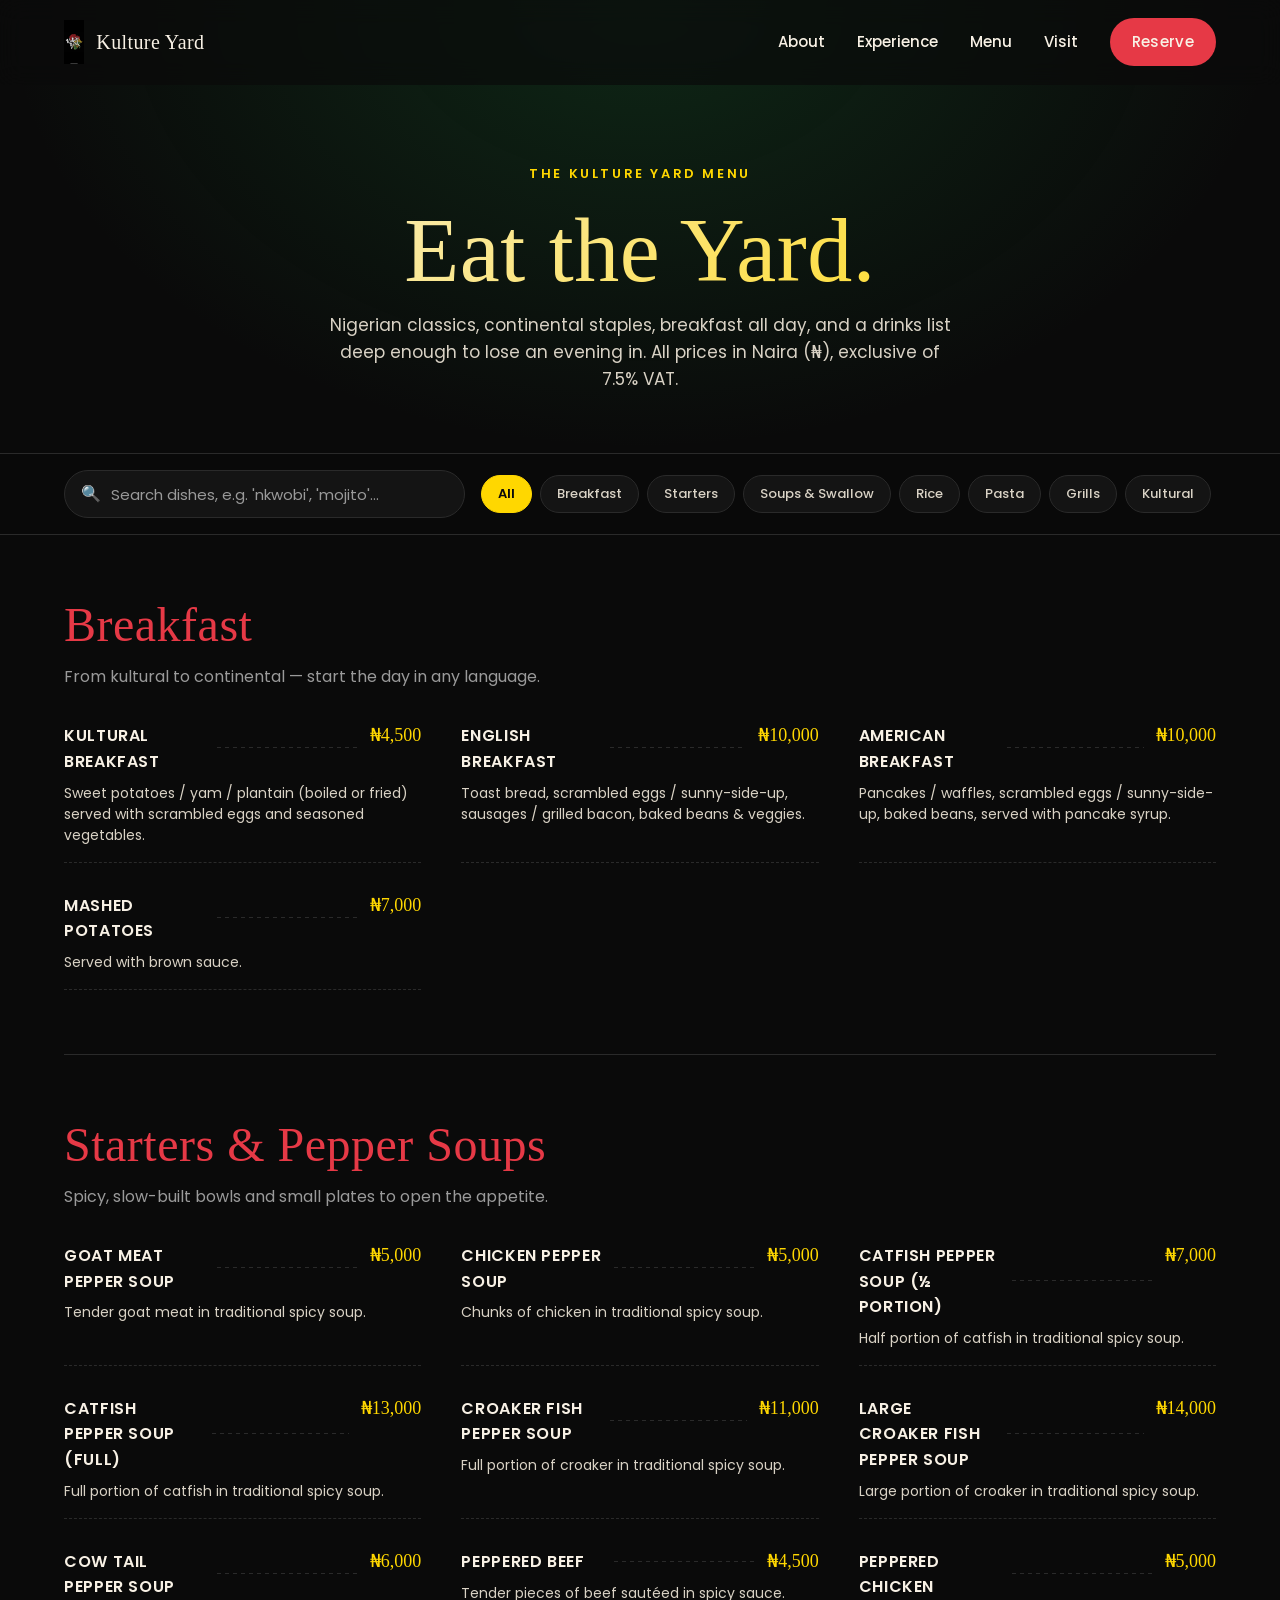
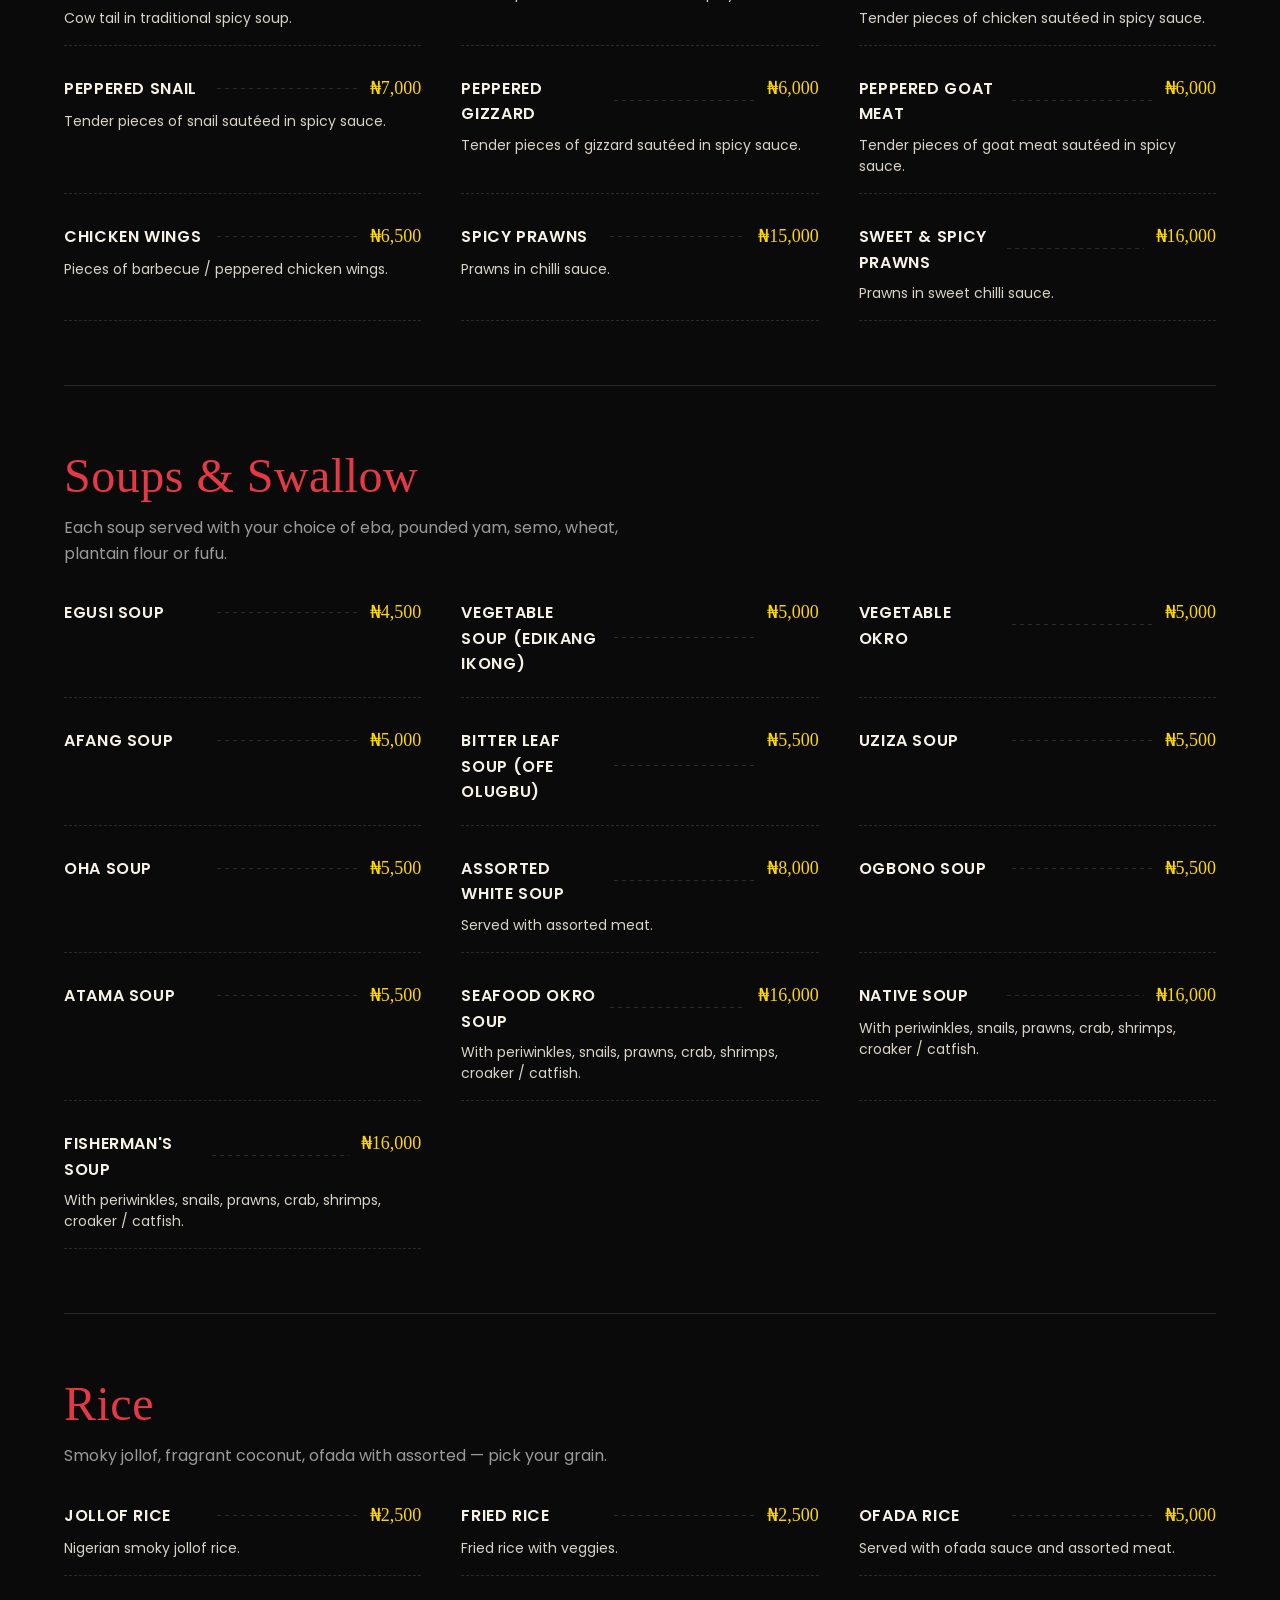
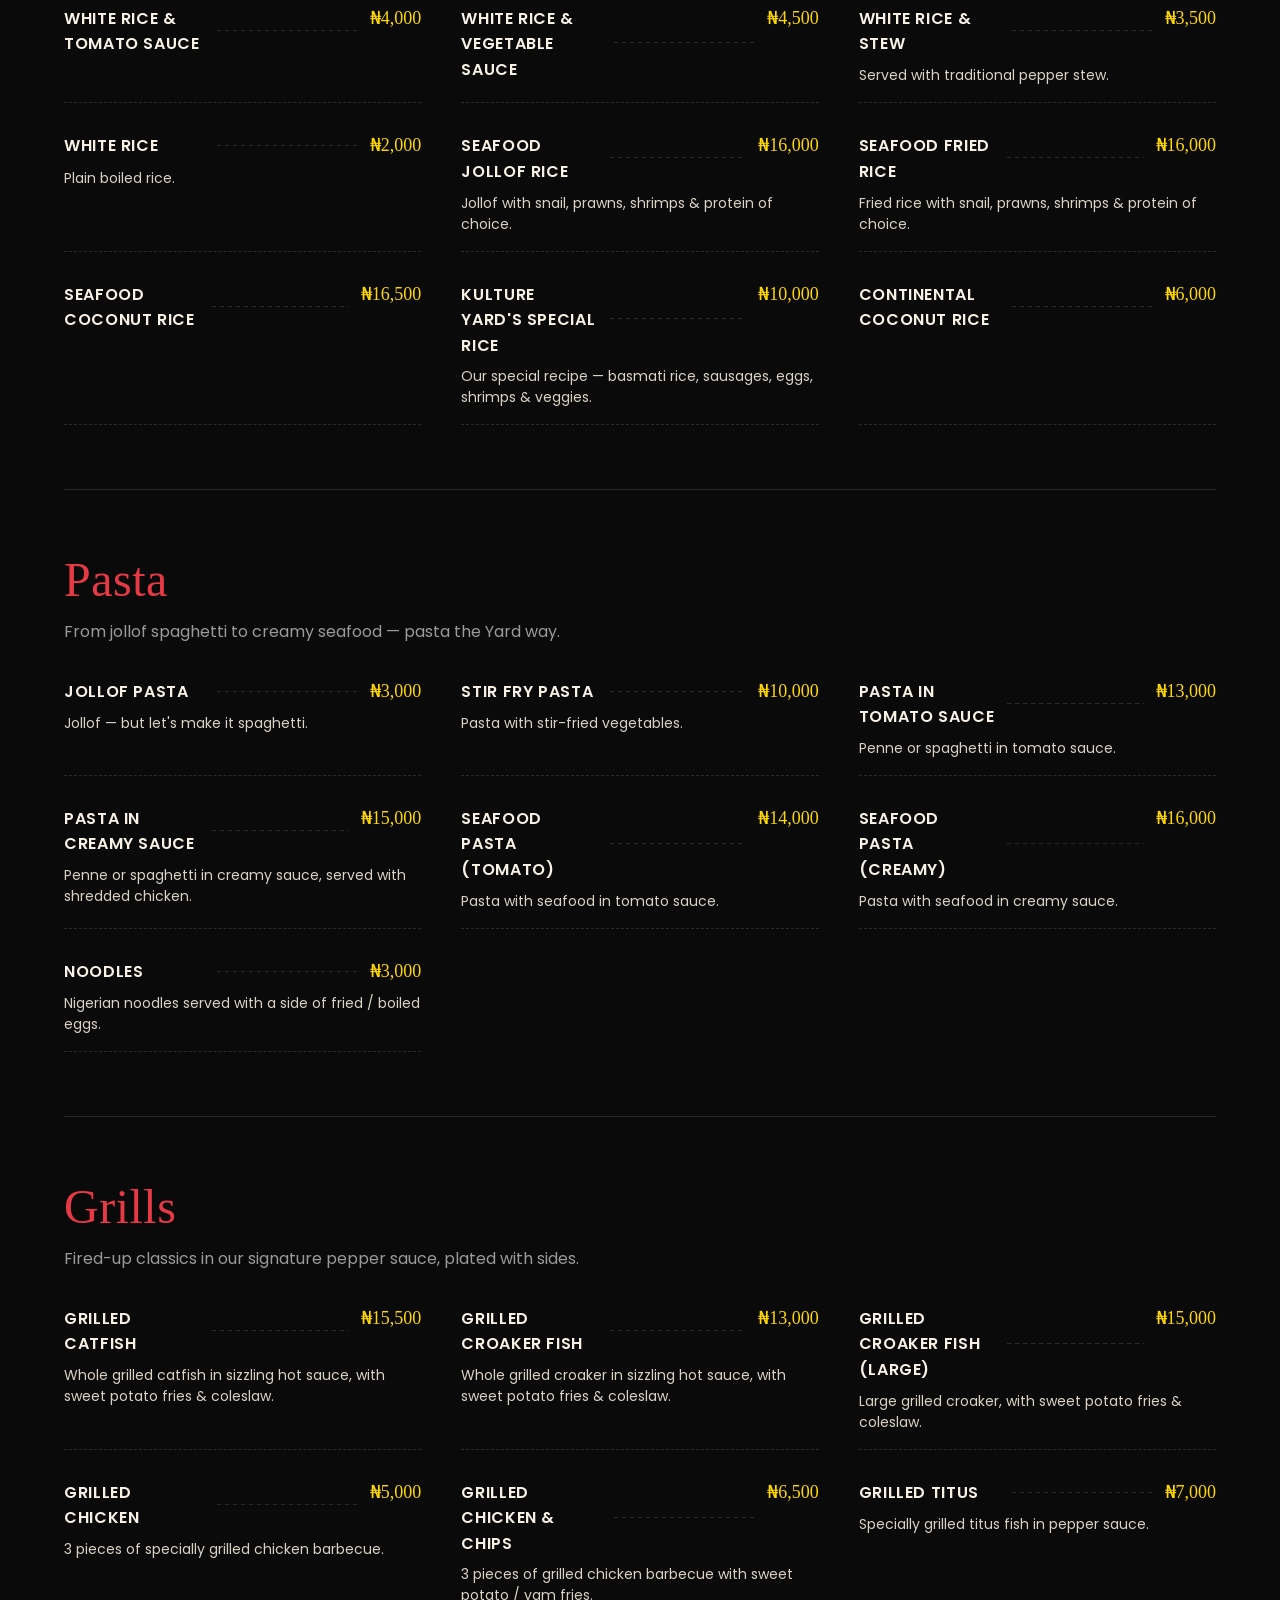
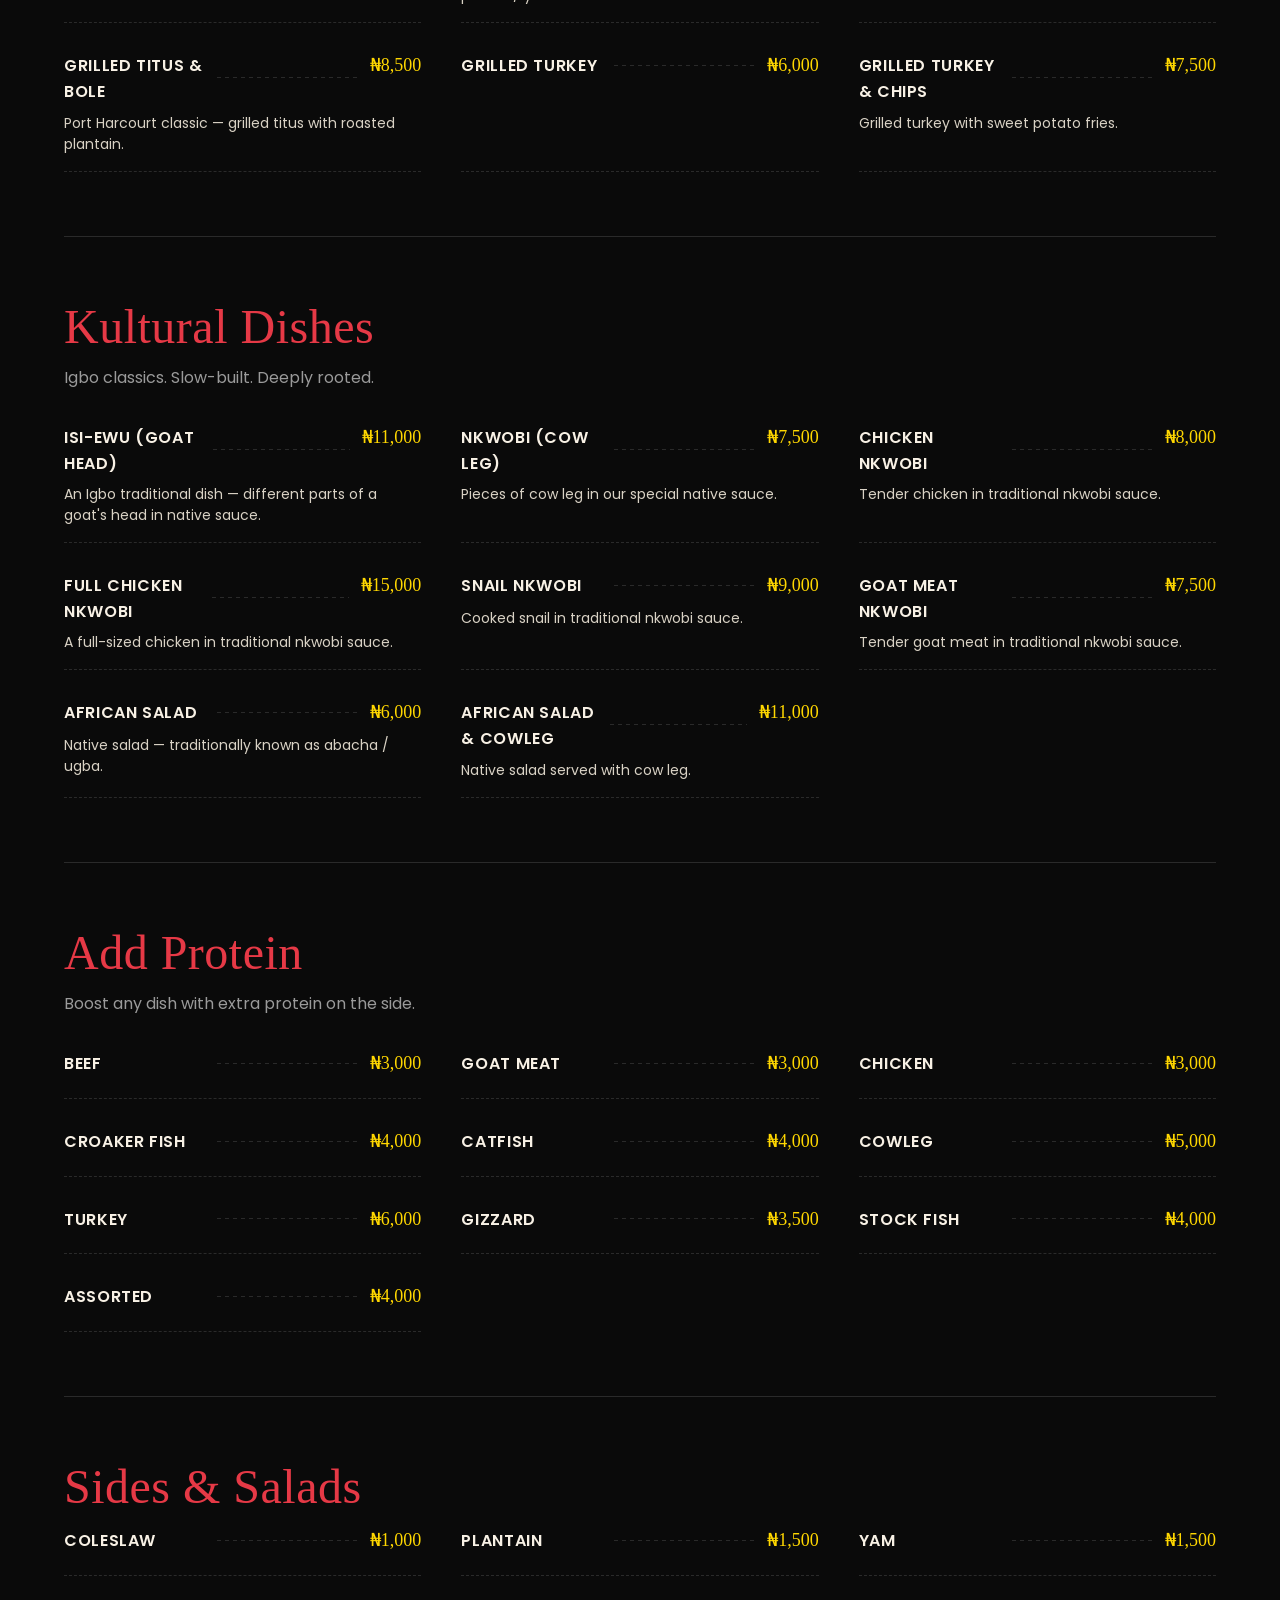
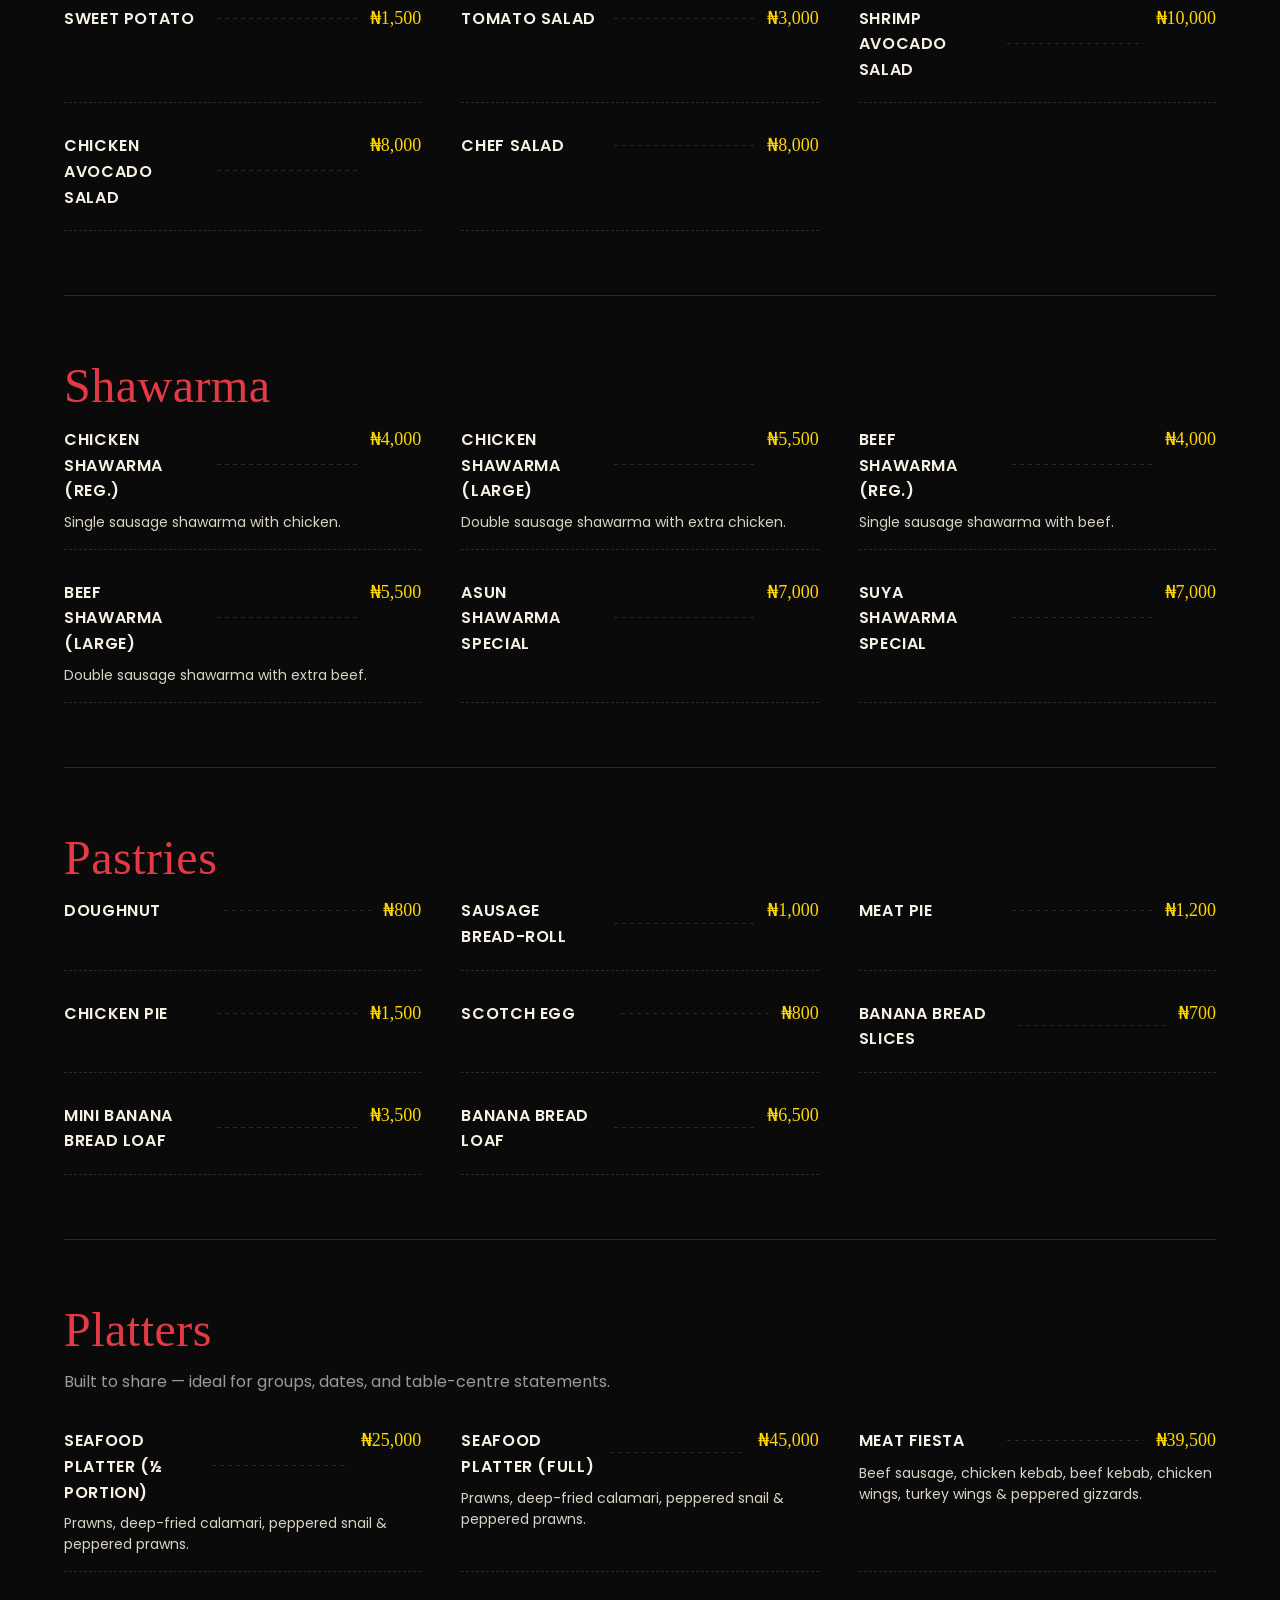
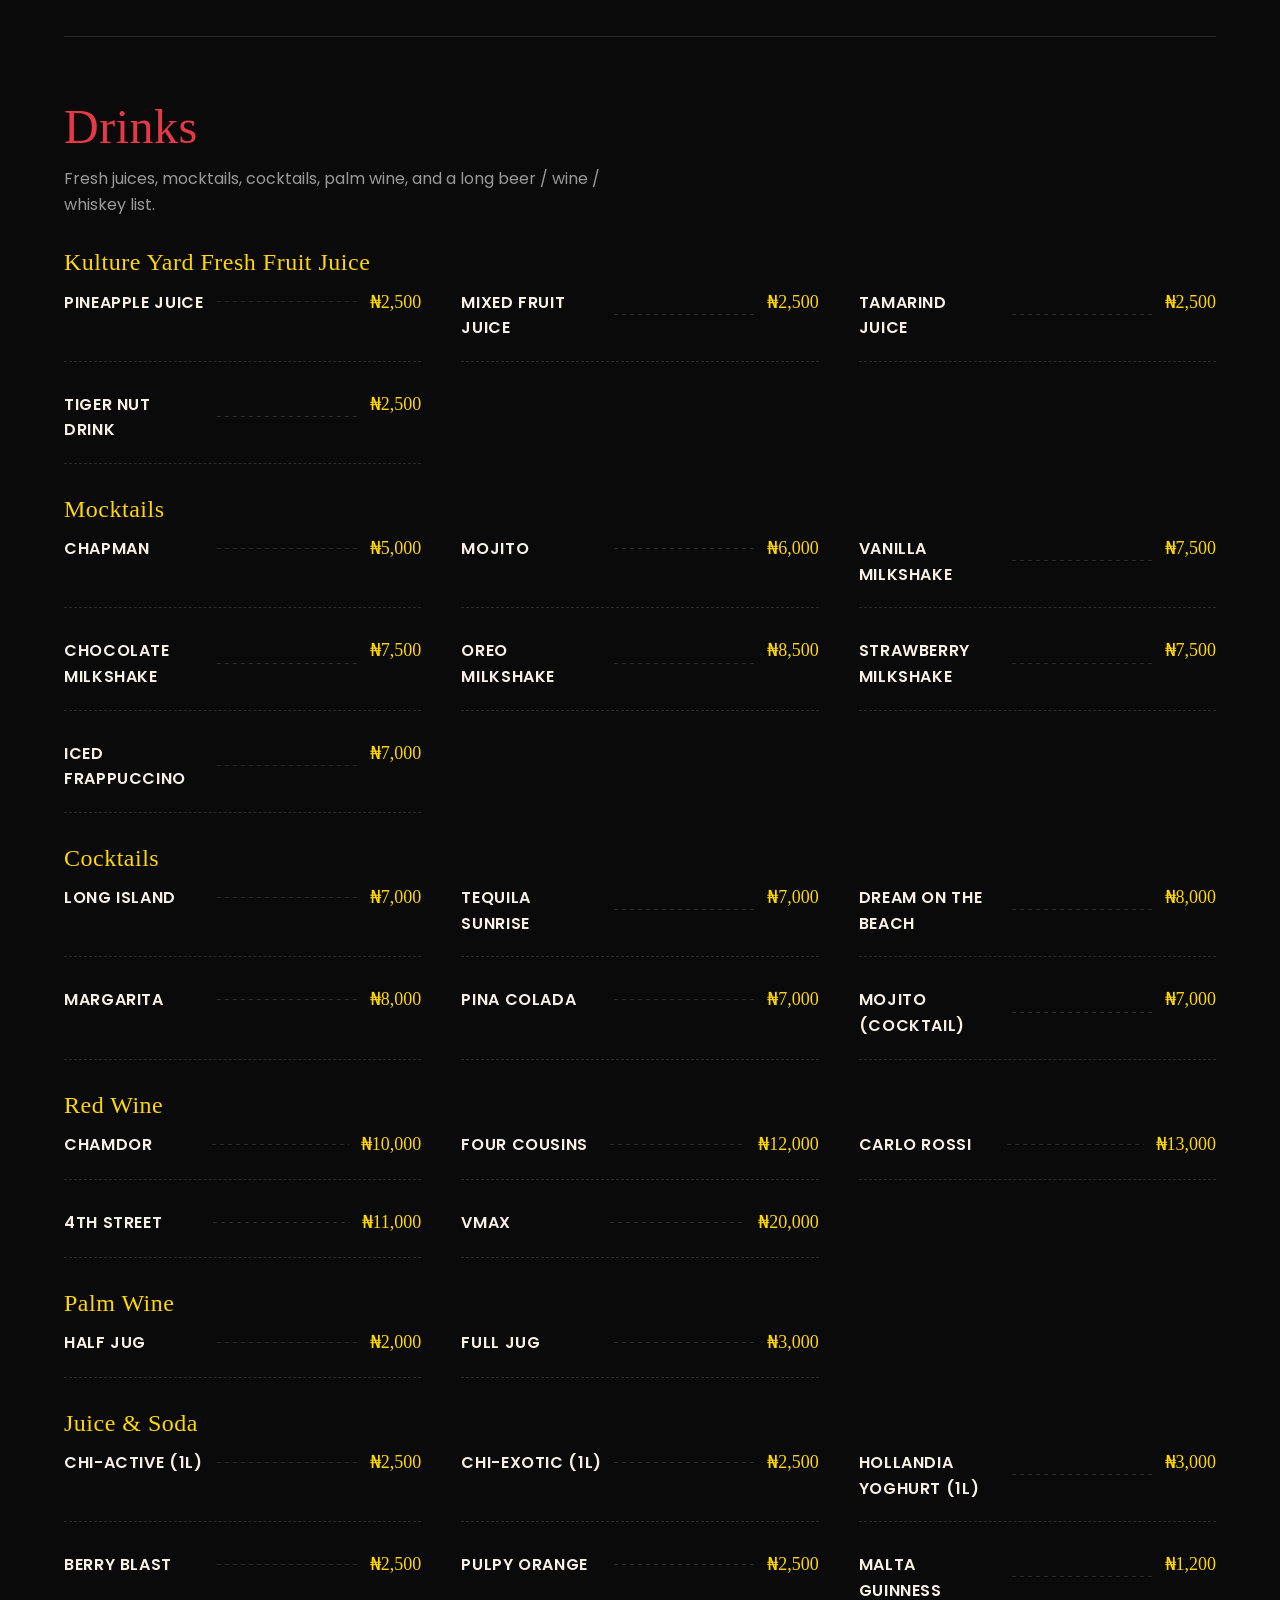
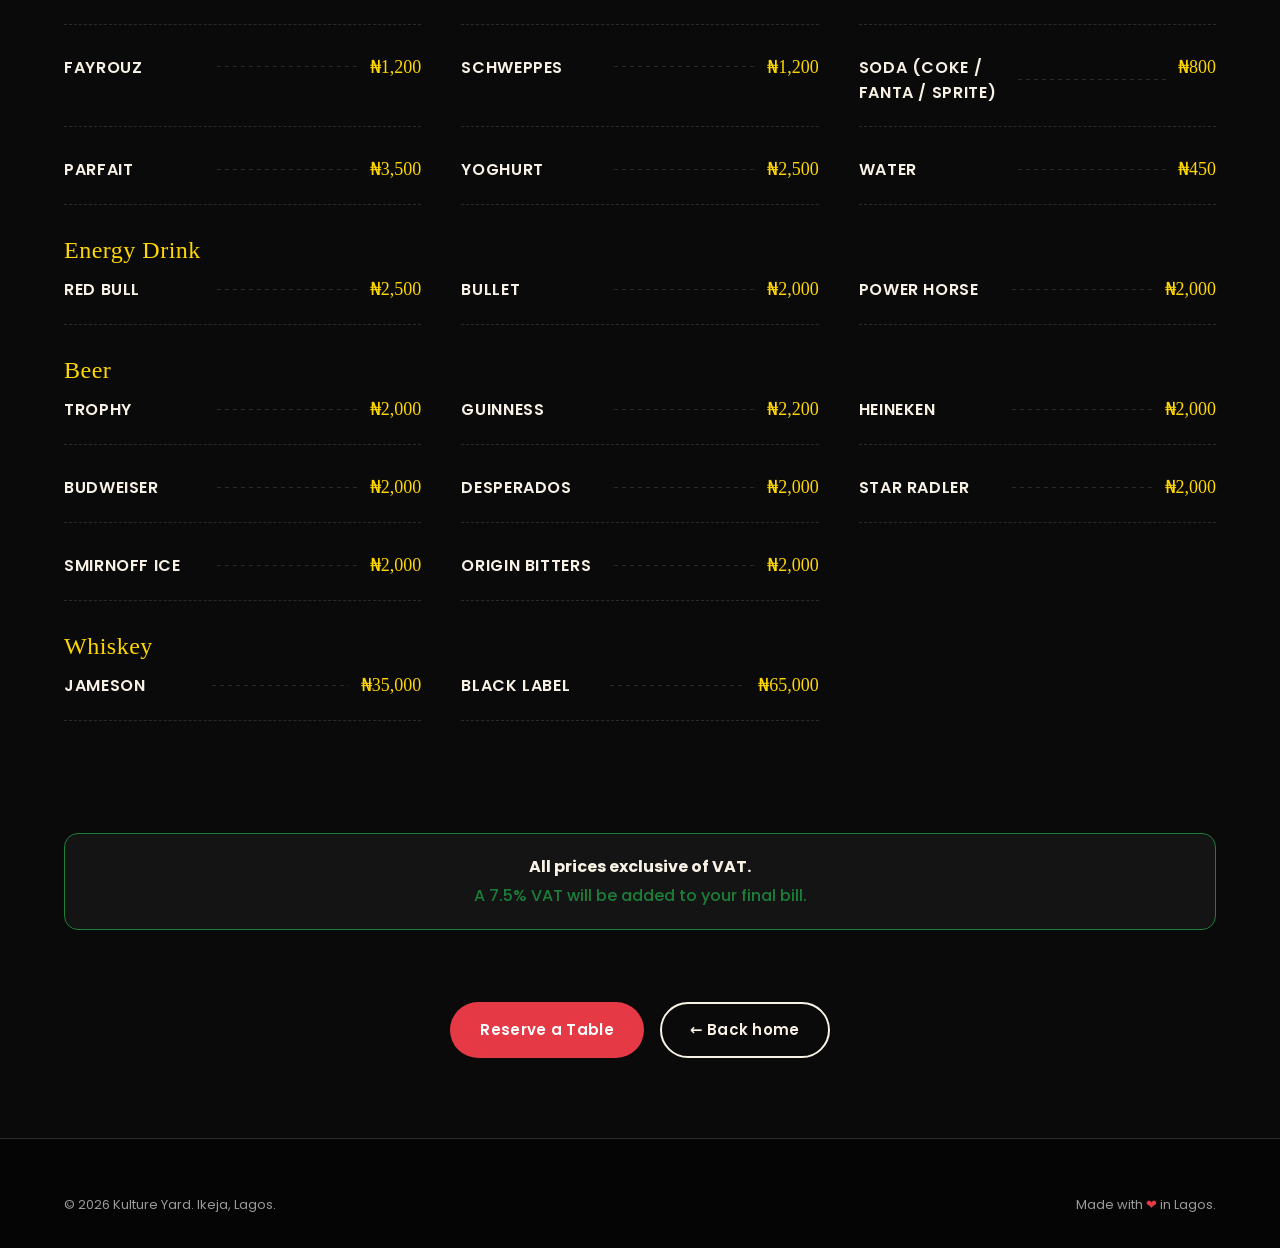
==== menu.html @ 184567c8 "Initial site: Kulture Yard restaurant landing + full menu - index.html: hero, about, experience, sig" ====
<!DOCTYPE html>
<html lang="en">
<head>
<meta charset="UTF-8" />
<meta name="viewport" content="width=device-width, initial-scale=1" />
<title>Menu — Kulture Yard | Ikeja, Lagos</title>
<meta name="description" content="The full Kulture Yard menu — breakfast, soups, swallow, grills, rice, pasta, kultural dishes, shawarma, drinks, cocktails. Ikeja, Lagos." />
<meta name="theme-color" content="#0A0A0A" />

<link rel="icon" type="image/png" href="images/logo.png" />
<link rel="apple-touch-icon" href="images/logo.png" />

<link rel="preconnect" href="https://fonts.googleapis.com" />
<link rel="preconnect" href="https://fonts.gstatic.com" crossorigin />
<link href="https://fonts.googleapis.com/css2?family=Permanent+Marker&family=Poppins:wght@400;500;600;700&display=swap" rel="stylesheet" />
<link rel="stylesheet" href="css/style.css" />
</head>
<body>

<!-- ===== Navigation ===== -->
<header class="site-nav scrolled" role="banner">
  <div class="container nav-inner">
    <a href="index.html" class="nav-brand" aria-label="Kulture Yard home">
      <img src="images/logo.png" alt="" />
      <span class="nav-brand-text">Kulture Yard</span>
    </a>

    <nav aria-label="Primary">
      <ul class="nav-links">
        <li><a href="index.html#about">About</a></li>
        <li><a href="index.html#experience">Experience</a></li>
        <li><a href="menu.html" aria-current="page">Menu</a></li>
        <li><a href="index.html#visit">Visit</a></li>
        <li>
          <a class="btn btn-primary nav-cta"
             href="https://wa.me/2349019090099?text=Hi%20Kulture%20Yard%2C%20I%27d%20like%20to%20reserve%20a%20table."
             target="_blank" rel="noopener">
            Reserve
          </a>
        </li>
      </ul>
    </nav>

    <button class="nav-toggle" aria-label="Open menu" aria-expanded="false">
      <span></span>
    </button>
  </div>
</header>

<main>

  <!-- ===== Menu hero ===== -->
  <section class="menu-hero">
    <div class="container">
      <span class="eyebrow">The Kulture Yard Menu</span>
      <h1>Eat the Yard.</h1>
      <p>Nigerian classics, continental staples, breakfast all day, and a drinks list deep enough to lose an evening in. All prices in Naira (₦), exclusive of 7.5% VAT.</p>
    </div>
  </section>

  <!-- ===== Toolbar (search + tabs) ===== -->
  <div class="menu-toolbar">
    <div class="container menu-toolbar-inner">
      <div class="menu-search">
        <span aria-hidden="true">🔍</span>
        <input type="text" id="menu-search-input" placeholder="Search dishes, e.g. 'nkwobi', 'mojito'..." aria-label="Search the menu" />
      </div>
      <div class="menu-tabs" role="tablist">
        <button class="menu-tab active" data-category="all">All</button>
        <button class="menu-tab" data-category="breakfast">Breakfast</button>
        <button class="menu-tab" data-category="starters">Starters</button>
        <button class="menu-tab" data-category="soups">Soups &amp; Swallow</button>
        <button class="menu-tab" data-category="rice">Rice</button>
        <button class="menu-tab" data-category="pasta">Pasta</button>
        <button class="menu-tab" data-category="grills">Grills</button>
        <button class="menu-tab" data-category="kultural">Kultural</button>
        <button class="menu-tab" data-category="protein">Protein</button>
        <button class="menu-tab" data-category="sides">Sides &amp; Salads</button>
        <button class="menu-tab" data-category="shawarma">Shawarma</button>
        <button class="menu-tab" data-category="pastries">Pastries</button>
        <button class="menu-tab" data-category="platters">Platters</button>
        <button class="menu-tab" data-category="drinks">Drinks</button>
      </div>
    </div>
  </div>

  <div class="container">

    <!-- ===== BREAKFAST ===== -->
    <section class="menu-section" id="breakfast" data-category="breakfast">
      <h2>Breakfast</h2>
      <p class="menu-section-blurb">From kultural to continental — start the day in any language.</p>
      <div class="menu-items">
        <article class="menu-item">
          <div class="menu-item-head"><span class="menu-item-name">Kultural Breakfast</span><span class="menu-item-dotted"></span><span class="menu-item-price">₦4,500</span></div>
          <p class="menu-item-desc">Sweet potatoes / yam / plantain (boiled or fried) served with scrambled eggs and seasoned vegetables.</p>
        </article>
        <article class="menu-item">
          <div class="menu-item-head"><span class="menu-item-name">English Breakfast</span><span class="menu-item-dotted"></span><span class="menu-item-price">₦10,000</span></div>
          <p class="menu-item-desc">Toast bread, scrambled eggs / sunny-side-up, sausages / grilled bacon, baked beans &amp; veggies.</p>
        </article>
        <article class="menu-item">
          <div class="menu-item-head"><span class="menu-item-name">American Breakfast</span><span class="menu-item-dotted"></span><span class="menu-item-price">₦10,000</span></div>
          <p class="menu-item-desc">Pancakes / waffles, scrambled eggs / sunny-side-up, baked beans, served with pancake syrup.</p>
        </article>
        <article class="menu-item">
          <div class="menu-item-head"><span class="menu-item-name">Mashed Potatoes</span><span class="menu-item-dotted"></span><span class="menu-item-price">₦7,000</span></div>
          <p class="menu-item-desc">Served with brown sauce.</p>
        </article>
      </div>
    </section>

    <!-- ===== STARTERS ===== -->
    <section class="menu-section" id="starters" data-category="starters">
      <h2>Starters &amp; Pepper Soups</h2>
      <p class="menu-section-blurb">Spicy, slow-built bowls and small plates to open the appetite.</p>
      <div class="menu-items">
        <article class="menu-item"><div class="menu-item-head"><span class="menu-item-name">Goat Meat Pepper Soup</span><span class="menu-item-dotted"></span><span class="menu-item-price">₦5,000</span></div><p class="menu-item-desc">Tender goat meat in traditional spicy soup.</p></article>
        <article class="menu-item"><div class="menu-item-head"><span class="menu-item-name">Chicken Pepper Soup</span><span class="menu-item-dotted"></span><span class="menu-item-price">₦5,000</span></div><p class="menu-item-desc">Chunks of chicken in traditional spicy soup.</p></article>
        <article class="menu-item"><div class="menu-item-head"><span class="menu-item-name">Catfish Pepper Soup (½ Portion)</span><span class="menu-item-dotted"></span><span class="menu-item-price">₦7,000</span></div><p class="menu-item-desc">Half portion of catfish in traditional spicy soup.</p></article>
        <article class="menu-item"><div class="menu-item-head"><span class="menu-item-name">Catfish Pepper Soup (Full)</span><span class="menu-item-dotted"></span><span class="menu-item-price">₦13,000</span></div><p class="menu-item-desc">Full portion of catfish in traditional spicy soup.</p></article>
        <article class="menu-item"><div class="menu-item-head"><span class="menu-item-name">Croaker Fish Pepper Soup</span><span class="menu-item-dotted"></span><span class="menu-item-price">₦11,000</span></div><p class="menu-item-desc">Full portion of croaker in traditional spicy soup.</p></article>
        <article class="menu-item"><div class="menu-item-head"><span class="menu-item-name">Large Croaker Fish Pepper Soup</span><span class="menu-item-dotted"></span><span class="menu-item-price">₦14,000</span></div><p class="menu-item-desc">Large portion of croaker in traditional spicy soup.</p></article>
        <article class="menu-item"><div class="menu-item-head"><span class="menu-item-name">Cow Tail Pepper Soup</span><span class="menu-item-dotted"></span><span class="menu-item-price">₦6,000</span></div><p class="menu-item-desc">Cow tail in traditional spicy soup.</p></article>
        <article class="menu-item"><div class="menu-item-head"><span class="menu-item-name">Peppered Beef</span><span class="menu-item-dotted"></span><span class="menu-item-price">₦4,500</span></div><p class="menu-item-desc">Tender pieces of beef sautéed in spicy sauce.</p></article>
        <article class="menu-item"><div class="menu-item-head"><span class="menu-item-name">Peppered Chicken</span><span class="menu-item-dotted"></span><span class="menu-item-price">₦5,000</span></div><p class="menu-item-desc">Tender pieces of chicken sautéed in spicy sauce.</p></article>
        <article class="menu-item"><div class="menu-item-head"><span class="menu-item-name">Peppered Snail</span><span class="menu-item-dotted"></span><span class="menu-item-price">₦7,000</span></div><p class="menu-item-desc">Tender pieces of snail sautéed in spicy sauce.</p></article>
        <article class="menu-item"><div class="menu-item-head"><span class="menu-item-name">Peppered Gizzard</span><span class="menu-item-dotted"></span><span class="menu-item-price">₦6,000</span></div><p class="menu-item-desc">Tender pieces of gizzard sautéed in spicy sauce.</p></article>
        <article class="menu-item"><div class="menu-item-head"><span class="menu-item-name">Peppered Goat Meat</span><span class="menu-item-dotted"></span><span class="menu-item-price">₦6,000</span></div><p class="menu-item-desc">Tender pieces of goat meat sautéed in spicy sauce.</p></article>
        <article class="menu-item"><div class="menu-item-head"><span class="menu-item-name">Chicken Wings</span><span class="menu-item-dotted"></span><span class="menu-item-price">₦6,500</span></div><p class="menu-item-desc">Pieces of barbecue / peppered chicken wings.</p></article>
        <article class="menu-item"><div class="menu-item-head"><span class="menu-item-name">Spicy Prawns</span><span class="menu-item-dotted"></span><span class="menu-item-price">₦15,000</span></div><p class="menu-item-desc">Prawns in chilli sauce.</p></article>
        <article class="menu-item"><div class="menu-item-head"><span class="menu-item-name">Sweet &amp; Spicy Prawns</span><span class="menu-item-dotted"></span><span class="menu-item-price">₦16,000</span></div><p class="menu-item-desc">Prawns in sweet chilli sauce.</p></article>
      </div>
    </section>

    <!-- ===== SOUPS & SWALLOW ===== -->
    <section class="menu-section" id="soups" data-category="soups">
      <h2>Soups &amp; Swallow</h2>
      <p class="menu-section-blurb">Each soup served with your choice of eba, pounded yam, semo, wheat, plantain flour or fufu.</p>
      <div class="menu-items">
        <article class="menu-item"><div class="menu-item-head"><span class="menu-item-name">Egusi Soup</span><span class="menu-item-dotted"></span><span class="menu-item-price">₦4,500</span></div></article>
        <article class="menu-item"><div class="menu-item-head"><span class="menu-item-name">Vegetable Soup (Edikang Ikong)</span><span class="menu-item-dotted"></span><span class="menu-item-price">₦5,000</span></div></article>
        <article class="menu-item"><div class="menu-item-head"><span class="menu-item-name">Vegetable Okro</span><span class="menu-item-dotted"></span><span class="menu-item-price">₦5,000</span></div></article>
        <article class="menu-item"><div class="menu-item-head"><span class="menu-item-name">Afang Soup</span><span class="menu-item-dotted"></span><span class="menu-item-price">₦5,000</span></div></article>
        <article class="menu-item"><div class="menu-item-head"><span class="menu-item-name">Bitter Leaf Soup (Ofe Olugbu)</span><span class="menu-item-dotted"></span><span class="menu-item-price">₦5,500</span></div></article>
        <article class="menu-item"><div class="menu-item-head"><span class="menu-item-name">Uziza Soup</span><span class="menu-item-dotted"></span><span class="menu-item-price">₦5,500</span></div></article>
        <article class="menu-item"><div class="menu-item-head"><span class="menu-item-name">Oha Soup</span><span class="menu-item-dotted"></span><span class="menu-item-price">₦5,500</span></div></article>
        <article class="menu-item"><div class="menu-item-head"><span class="menu-item-name">Assorted White Soup</span><span class="menu-item-dotted"></span><span class="menu-item-price">₦8,000</span></div><p class="menu-item-desc">Served with assorted meat.</p></article>
        <article class="menu-item"><div class="menu-item-head"><span class="menu-item-name">Ogbono Soup</span><span class="menu-item-dotted"></span><span class="menu-item-price">₦5,500</span></div></article>
        <article class="menu-item"><div class="menu-item-head"><span class="menu-item-name">Atama Soup</span><span class="menu-item-dotted"></span><span class="menu-item-price">₦5,500</span></div></article>
        <article class="menu-item"><div class="menu-item-head"><span class="menu-item-name">Seafood Okro Soup</span><span class="menu-item-dotted"></span><span class="menu-item-price">₦16,000</span></div><p class="menu-item-desc">With periwinkles, snails, prawns, crab, shrimps, croaker / catfish.</p></article>
        <article class="menu-item"><div class="menu-item-head"><span class="menu-item-name">Native Soup</span><span class="menu-item-dotted"></span><span class="menu-item-price">₦16,000</span></div><p class="menu-item-desc">With periwinkles, snails, prawns, crab, shrimps, croaker / catfish.</p></article>
        <article class="menu-item"><div class="menu-item-head"><span class="menu-item-name">Fisherman's Soup</span><span class="menu-item-dotted"></span><span class="menu-item-price">₦16,000</span></div><p class="menu-item-desc">With periwinkles, snails, prawns, crab, shrimps, croaker / catfish.</p></article>
      </div>
    </section>

    <!-- ===== RICE ===== -->
    <section class="menu-section" id="rice" data-category="rice">
      <h2>Rice</h2>
      <p class="menu-section-blurb">Smoky jollof, fragrant coconut, ofada with assorted — pick your grain.</p>
      <div class="menu-items">
        <article class="menu-item"><div class="menu-item-head"><span class="menu-item-name">Jollof Rice</span><span class="menu-item-dotted"></span><span class="menu-item-price">₦2,500</span></div><p class="menu-item-desc">Nigerian smoky jollof rice.</p></article>
        <article class="menu-item"><div class="menu-item-head"><span class="menu-item-name">Fried Rice</span><span class="menu-item-dotted"></span><span class="menu-item-price">₦2,500</span></div><p class="menu-item-desc">Fried rice with veggies.</p></article>
        <article class="menu-item"><div class="menu-item-head"><span class="menu-item-name">Ofada Rice</span><span class="menu-item-dotted"></span><span class="menu-item-price">₦5,000</span></div><p class="menu-item-desc">Served with ofada sauce and assorted meat.</p></article>
        <article class="menu-item"><div class="menu-item-head"><span class="menu-item-name">White Rice &amp; Tomato Sauce</span><span class="menu-item-dotted"></span><span class="menu-item-price">₦4,000</span></div></article>
        <article class="menu-item"><div class="menu-item-head"><span class="menu-item-name">White Rice &amp; Vegetable Sauce</span><span class="menu-item-dotted"></span><span class="menu-item-price">₦4,500</span></div></article>
        <article class="menu-item"><div class="menu-item-head"><span class="menu-item-name">White Rice &amp; Stew</span><span class="menu-item-dotted"></span><span class="menu-item-price">₦3,500</span></div><p class="menu-item-desc">Served with traditional pepper stew.</p></article>
        <article class="menu-item"><div class="menu-item-head"><span class="menu-item-name">White Rice</span><span class="menu-item-dotted"></span><span class="menu-item-price">₦2,000</span></div><p class="menu-item-desc">Plain boiled rice.</p></article>
        <article class="menu-item"><div class="menu-item-head"><span class="menu-item-name">Seafood Jollof Rice</span><span class="menu-item-dotted"></span><span class="menu-item-price">₦16,000</span></div><p class="menu-item-desc">Jollof with snail, prawns, shrimps &amp; protein of choice.</p></article>
        <article class="menu-item"><div class="menu-item-head"><span class="menu-item-name">Seafood Fried Rice</span><span class="menu-item-dotted"></span><span class="menu-item-price">₦16,000</span></div><p class="menu-item-desc">Fried rice with snail, prawns, shrimps &amp; protein of choice.</p></article>
        <article class="menu-item"><div class="menu-item-head"><span class="menu-item-name">Seafood Coconut Rice</span><span class="menu-item-dotted"></span><span class="menu-item-price">₦16,500</span></div></article>
        <article class="menu-item"><div class="menu-item-head"><span class="menu-item-name">Kulture Yard's Special Rice</span><span class="menu-item-dotted"></span><span class="menu-item-price">₦10,000</span></div><p class="menu-item-desc">Our special recipe — basmati rice, sausages, eggs, shrimps &amp; veggies.</p></article>
        <article class="menu-item"><div class="menu-item-head"><span class="menu-item-name">Continental Coconut Rice</span><span class="menu-item-dotted"></span><span class="menu-item-price">₦6,000</span></div></article>
      </div>
    </section>

    <!-- ===== PASTA ===== -->
    <section class="menu-section" id="pasta" data-category="pasta">
      <h2>Pasta</h2>
      <p class="menu-section-blurb">From jollof spaghetti to creamy seafood — pasta the Yard way.</p>
      <div class="menu-items">
        <article class="menu-item"><div class="menu-item-head"><span class="menu-item-name">Jollof Pasta</span><span class="menu-item-dotted"></span><span class="menu-item-price">₦3,000</span></div><p class="menu-item-desc">Jollof — but let's make it spaghetti.</p></article>
        <article class="menu-item"><div class="menu-item-head"><span class="menu-item-name">Stir Fry Pasta</span><span class="menu-item-dotted"></span><span class="menu-item-price">₦10,000</span></div><p class="menu-item-desc">Pasta with stir-fried vegetables.</p></article>
        <article class="menu-item"><div class="menu-item-head"><span class="menu-item-name">Pasta in Tomato Sauce</span><span class="menu-item-dotted"></span><span class="menu-item-price">₦13,000</span></div><p class="menu-item-desc">Penne or spaghetti in tomato sauce.</p></article>
        <article class="menu-item"><div class="menu-item-head"><span class="menu-item-name">Pasta in Creamy Sauce</span><span class="menu-item-dotted"></span><span class="menu-item-price">₦15,000</span></div><p class="menu-item-desc">Penne or spaghetti in creamy sauce, served with shredded chicken.</p></article>
        <article class="menu-item"><div class="menu-item-head"><span class="menu-item-name">Seafood Pasta (Tomato)</span><span class="menu-item-dotted"></span><span class="menu-item-price">₦14,000</span></div><p class="menu-item-desc">Pasta with seafood in tomato sauce.</p></article>
        <article class="menu-item"><div class="menu-item-head"><span class="menu-item-name">Seafood Pasta (Creamy)</span><span class="menu-item-dotted"></span><span class="menu-item-price">₦16,000</span></div><p class="menu-item-desc">Pasta with seafood in creamy sauce.</p></article>
        <article class="menu-item"><div class="menu-item-head"><span class="menu-item-name">Noodles</span><span class="menu-item-dotted"></span><span class="menu-item-price">₦3,000</span></div><p class="menu-item-desc">Nigerian noodles served with a side of fried / boiled eggs.</p></article>
      </div>
    </section>

    <!-- ===== GRILLS ===== -->
    <section class="menu-section" id="grills" data-category="grills">
      <h2>Grills</h2>
      <p class="menu-section-blurb">Fired-up classics in our signature pepper sauce, plated with sides.</p>
      <div class="menu-items">
        <article class="menu-item"><div class="menu-item-head"><span class="menu-item-name">Grilled Catfish</span><span class="menu-item-dotted"></span><span class="menu-item-price">₦15,500</span></div><p class="menu-item-desc">Whole grilled catfish in sizzling hot sauce, with sweet potato fries &amp; coleslaw.</p></article>
        <article class="menu-item"><div class="menu-item-head"><span class="menu-item-name">Grilled Croaker Fish</span><span class="menu-item-dotted"></span><span class="menu-item-price">₦13,000</span></div><p class="menu-item-desc">Whole grilled croaker in sizzling hot sauce, with sweet potato fries &amp; coleslaw.</p></article>
        <article class="menu-item"><div class="menu-item-head"><span class="menu-item-name">Grilled Croaker Fish (Large)</span><span class="menu-item-dotted"></span><span class="menu-item-price">₦15,000</span></div><p class="menu-item-desc">Large grilled croaker, with sweet potato fries &amp; coleslaw.</p></article>
        <article class="menu-item"><div class="menu-item-head"><span class="menu-item-name">Grilled Chicken</span><span class="menu-item-dotted"></span><span class="menu-item-price">₦5,000</span></div><p class="menu-item-desc">3 pieces of specially grilled chicken barbecue.</p></article>
        <article class="menu-item"><div class="menu-item-head"><span class="menu-item-name">Grilled Chicken &amp; Chips</span><span class="menu-item-dotted"></span><span class="menu-item-price">₦6,500</span></div><p class="menu-item-desc">3 pieces of grilled chicken barbecue with sweet potato / yam fries.</p></article>
        <article class="menu-item"><div class="menu-item-head"><span class="menu-item-name">Grilled Titus</span><span class="menu-item-dotted"></span><span class="menu-item-price">₦7,000</span></div><p class="menu-item-desc">Specially grilled titus fish in pepper sauce.</p></article>
        <article class="menu-item"><div class="menu-item-head"><span class="menu-item-name">Grilled Titus &amp; Bole</span><span class="menu-item-dotted"></span><span class="menu-item-price">₦8,500</span></div><p class="menu-item-desc">Port Harcourt classic — grilled titus with roasted plantain.</p></article>
        <article class="menu-item"><div class="menu-item-head"><span class="menu-item-name">Grilled Turkey</span><span class="menu-item-dotted"></span><span class="menu-item-price">₦6,000</span></div></article>
        <article class="menu-item"><div class="menu-item-head"><span class="menu-item-name">Grilled Turkey &amp; Chips</span><span class="menu-item-dotted"></span><span class="menu-item-price">₦7,500</span></div><p class="menu-item-desc">Grilled turkey with sweet potato fries.</p></article>
      </div>
    </section>

    <!-- ===== KULTURAL ===== -->
    <section class="menu-section" id="kultural" data-category="kultural">
      <h2>Kultural Dishes</h2>
      <p class="menu-section-blurb">Igbo classics. Slow-built. Deeply rooted.</p>
      <div class="menu-items">
        <article class="menu-item"><div class="menu-item-head"><span class="menu-item-name">Isi-Ewu (Goat Head)</span><span class="menu-item-dotted"></span><span class="menu-item-price">₦11,000</span></div><p class="menu-item-desc">An Igbo traditional dish — different parts of a goat's head in native sauce.</p></article>
        <article class="menu-item"><div class="menu-item-head"><span class="menu-item-name">Nkwobi (Cow Leg)</span><span class="menu-item-dotted"></span><span class="menu-item-price">₦7,500</span></div><p class="menu-item-desc">Pieces of cow leg in our special native sauce.</p></article>
        <article class="menu-item"><div class="menu-item-head"><span class="menu-item-name">Chicken Nkwobi</span><span class="menu-item-dotted"></span><span class="menu-item-price">₦8,000</span></div><p class="menu-item-desc">Tender chicken in traditional nkwobi sauce.</p></article>
        <article class="menu-item"><div class="menu-item-head"><span class="menu-item-name">Full Chicken Nkwobi</span><span class="menu-item-dotted"></span><span class="menu-item-price">₦15,000</span></div><p class="menu-item-desc">A full-sized chicken in traditional nkwobi sauce.</p></article>
        <article class="menu-item"><div class="menu-item-head"><span class="menu-item-name">Snail Nkwobi</span><span class="menu-item-dotted"></span><span class="menu-item-price">₦9,000</span></div><p class="menu-item-desc">Cooked snail in traditional nkwobi sauce.</p></article>
        <article class="menu-item"><div class="menu-item-head"><span class="menu-item-name">Goat Meat Nkwobi</span><span class="menu-item-dotted"></span><span class="menu-item-price">₦7,500</span></div><p class="menu-item-desc">Tender goat meat in traditional nkwobi sauce.</p></article>
        <article class="menu-item"><div class="menu-item-head"><span class="menu-item-name">African Salad</span><span class="menu-item-dotted"></span><span class="menu-item-price">₦6,000</span></div><p class="menu-item-desc">Native salad — traditionally known as abacha / ugba.</p></article>
        <article class="menu-item"><div class="menu-item-head"><span class="menu-item-name">African Salad &amp; Cowleg</span><span class="menu-item-dotted"></span><span class="menu-item-price">₦11,000</span></div><p class="menu-item-desc">Native salad served with cow leg.</p></article>
      </div>
    </section>

    <!-- ===== PROTEIN ===== -->
    <section class="menu-section" id="protein" data-category="protein">
      <h2>Add Protein</h2>
      <p class="menu-section-blurb">Boost any dish with extra protein on the side.</p>
      <div class="menu-items">
        <article class="menu-item"><div class="menu-item-head"><span class="menu-item-name">Beef</span><span class="menu-item-dotted"></span><span class="menu-item-price">₦3,000</span></div></article>
        <article class="menu-item"><div class="menu-item-head"><span class="menu-item-name">Goat Meat</span><span class="menu-item-dotted"></span><span class="menu-item-price">₦3,000</span></div></article>
        <article class="menu-item"><div class="menu-item-head"><span class="menu-item-name">Chicken</span><span class="menu-item-dotted"></span><span class="menu-item-price">₦3,000</span></div></article>
        <article class="menu-item"><div class="menu-item-head"><span class="menu-item-name">Croaker Fish</span><span class="menu-item-dotted"></span><span class="menu-item-price">₦4,000</span></div></article>
        <article class="menu-item"><div class="menu-item-head"><span class="menu-item-name">Catfish</span><span class="menu-item-dotted"></span><span class="menu-item-price">₦4,000</span></div></article>
        <article class="menu-item"><div class="menu-item-head"><span class="menu-item-name">Cowleg</span><span class="menu-item-dotted"></span><span class="menu-item-price">₦5,000</span></div></article>
        <article class="menu-item"><div class="menu-item-head"><span class="menu-item-name">Turkey</span><span class="menu-item-dotted"></span><span class="menu-item-price">₦6,000</span></div></article>
        <article class="menu-item"><div class="menu-item-head"><span class="menu-item-name">Gizzard</span><span class="menu-item-dotted"></span><span class="menu-item-price">₦3,500</span></div></article>
        <article class="menu-item"><div class="menu-item-head"><span class="menu-item-name">Stock Fish</span><span class="menu-item-dotted"></span><span class="menu-item-price">₦4,000</span></div></article>
        <article class="menu-item"><div class="menu-item-head"><span class="menu-item-name">Assorted</span><span class="menu-item-dotted"></span><span class="menu-item-price">₦4,000</span></div></article>
      </div>
    </section>

    <!-- ===== SIDES ===== -->
    <section class="menu-section" id="sides" data-category="sides">
      <h2>Sides &amp; Salads</h2>
      <div class="menu-items">
        <article class="menu-item"><div class="menu-item-head"><span class="menu-item-name">Coleslaw</span><span class="menu-item-dotted"></span><span class="menu-item-price">₦1,000</span></div></article>
        <article class="menu-item"><div class="menu-item-head"><span class="menu-item-name">Plantain</span><span class="menu-item-dotted"></span><span class="menu-item-price">₦1,500</span></div></article>
        <article class="menu-item"><div class="menu-item-head"><span class="menu-item-name">Yam</span><span class="menu-item-dotted"></span><span class="menu-item-price">₦1,500</span></div></article>
        <article class="menu-item"><div class="menu-item-head"><span class="menu-item-name">Sweet Potato</span><span class="menu-item-dotted"></span><span class="menu-item-price">₦1,500</span></div></article>
        <article class="menu-item"><div class="menu-item-head"><span class="menu-item-name">Tomato Salad</span><span class="menu-item-dotted"></span><span class="menu-item-price">₦3,000</span></div></article>
        <article class="menu-item"><div class="menu-item-head"><span class="menu-item-name">Shrimp Avocado Salad</span><span class="menu-item-dotted"></span><span class="menu-item-price">₦10,000</span></div></article>
        <article class="menu-item"><div class="menu-item-head"><span class="menu-item-name">Chicken Avocado Salad</span><span class="menu-item-dotted"></span><span class="menu-item-price">₦8,000</span></div></article>
        <article class="menu-item"><div class="menu-item-head"><span class="menu-item-name">Chef Salad</span><span class="menu-item-dotted"></span><span class="menu-item-price">₦8,000</span></div></article>
      </div>
    </section>

    <!-- ===== SHAWARMA ===== -->
    <section class="menu-section" id="shawarma" data-category="shawarma">
      <h2>Shawarma</h2>
      <div class="menu-items">
        <article class="menu-item"><div class="menu-item-head"><span class="menu-item-name">Chicken Shawarma (Reg.)</span><span class="menu-item-dotted"></span><span class="menu-item-price">₦4,000</span></div><p class="menu-item-desc">Single sausage shawarma with chicken.</p></article>
        <article class="menu-item"><div class="menu-item-head"><span class="menu-item-name">Chicken Shawarma (Large)</span><span class="menu-item-dotted"></span><span class="menu-item-price">₦5,500</span></div><p class="menu-item-desc">Double sausage shawarma with extra chicken.</p></article>
        <article class="menu-item"><div class="menu-item-head"><span class="menu-item-name">Beef Shawarma (Reg.)</span><span class="menu-item-dotted"></span><span class="menu-item-price">₦4,000</span></div><p class="menu-item-desc">Single sausage shawarma with beef.</p></article>
        <article class="menu-item"><div class="menu-item-head"><span class="menu-item-name">Beef Shawarma (Large)</span><span class="menu-item-dotted"></span><span class="menu-item-price">₦5,500</span></div><p class="menu-item-desc">Double sausage shawarma with extra beef.</p></article>
        <article class="menu-item"><div class="menu-item-head"><span class="menu-item-name">Asun Shawarma Special</span><span class="menu-item-dotted"></span><span class="menu-item-price">₦7,000</span></div></article>
        <article class="menu-item"><div class="menu-item-head"><span class="menu-item-name">Suya Shawarma Special</span><span class="menu-item-dotted"></span><span class="menu-item-price">₦7,000</span></div></article>
      </div>
    </section>

    <!-- ===== PASTRIES ===== -->
    <section class="menu-section" id="pastries" data-category="pastries">
      <h2>Pastries</h2>
      <div class="menu-items">
        <article class="menu-item"><div class="menu-item-head"><span class="menu-item-name">Doughnut</span><span class="menu-item-dotted"></span><span class="menu-item-price">₦800</span></div></article>
        <article class="menu-item"><div class="menu-item-head"><span class="menu-item-name">Sausage Bread-Roll</span><span class="menu-item-dotted"></span><span class="menu-item-price">₦1,000</span></div></article>
        <article class="menu-item"><div class="menu-item-head"><span class="menu-item-name">Meat Pie</span><span class="menu-item-dotted"></span><span class="menu-item-price">₦1,200</span></div></article>
        <article class="menu-item"><div class="menu-item-head"><span class="menu-item-name">Chicken Pie</span><span class="menu-item-dotted"></span><span class="menu-item-price">₦1,500</span></div></article>
        <article class="menu-item"><div class="menu-item-head"><span class="menu-item-name">Scotch Egg</span><span class="menu-item-dotted"></span><span class="menu-item-price">₦800</span></div></article>
        <article class="menu-item"><div class="menu-item-head"><span class="menu-item-name">Banana Bread Slices</span><span class="menu-item-dotted"></span><span class="menu-item-price">₦700</span></div></article>
        <article class="menu-item"><div class="menu-item-head"><span class="menu-item-name">Mini Banana Bread Loaf</span><span class="menu-item-dotted"></span><span class="menu-item-price">₦3,500</span></div></article>
        <article class="menu-item"><div class="menu-item-head"><span class="menu-item-name">Banana Bread Loaf</span><span class="menu-item-dotted"></span><span class="menu-item-price">₦6,500</span></div></article>
      </div>
    </section>

    <!-- ===== PLATTERS ===== -->
    <section class="menu-section" id="platters" data-category="platters">
      <h2>Platters</h2>
      <p class="menu-section-blurb">Built to share — ideal for groups, dates, and table-centre statements.</p>
      <div class="menu-items">
        <article class="menu-item"><div class="menu-item-head"><span class="menu-item-name">Seafood Platter (½ Portion)</span><span class="menu-item-dotted"></span><span class="menu-item-price">₦25,000</span></div><p class="menu-item-desc">Prawns, deep-fried calamari, peppered snail &amp; peppered prawns.</p></article>
        <article class="menu-item"><div class="menu-item-head"><span class="menu-item-name">Seafood Platter (Full)</span><span class="menu-item-dotted"></span><span class="menu-item-price">₦45,000</span></div><p class="menu-item-desc">Prawns, deep-fried calamari, peppered snail &amp; peppered prawns.</p></article>
        <article class="menu-item"><div class="menu-item-head"><span class="menu-item-name">Meat Fiesta</span><span class="menu-item-dotted"></span><span class="menu-item-price">₦39,500</span></div><p class="menu-item-desc">Beef sausage, chicken kebab, beef kebab, chicken wings, turkey wings &amp; peppered gizzards.</p></article>
      </div>
    </section>

    <!-- ===== DRINKS ===== -->
    <section class="menu-section" id="drinks" data-category="drinks">
      <h2>Drinks</h2>
      <p class="menu-section-blurb">Fresh juices, mocktails, cocktails, palm wine, and a long beer / wine / whiskey list.</p>

      <h3 style="font-family:var(--font-display); color:var(--gold); font-size:24px; margin: 24px 0 12px;">Kulture Yard Fresh Fruit Juice</h3>
      <div class="menu-items">
        <article class="menu-item"><div class="menu-item-head"><span class="menu-item-name">Pineapple Juice</span><span class="menu-item-dotted"></span><span class="menu-item-price">₦2,500</span></div></article>
        <article class="menu-item"><div class="menu-item-head"><span class="menu-item-name">Mixed Fruit Juice</span><span class="menu-item-dotted"></span><span class="menu-item-price">₦2,500</span></div></article>
        <article class="menu-item"><div class="menu-item-head"><span class="menu-item-name">Tamarind Juice</span><span class="menu-item-dotted"></span><span class="menu-item-price">₦2,500</span></div></article>
        <article class="menu-item"><div class="menu-item-head"><span class="menu-item-name">Tiger Nut Drink</span><span class="menu-item-dotted"></span><span class="menu-item-price">₦2,500</span></div></article>
      </div>

      <h3 style="font-family:var(--font-display); color:var(--gold); font-size:24px; margin: 32px 0 12px;">Mocktails</h3>
      <div class="menu-items">
        <article class="menu-item"><div class="menu-item-head"><span class="menu-item-name">Chapman</span><span class="menu-item-dotted"></span><span class="menu-item-price">₦5,000</span></div></article>
        <article class="menu-item"><div class="menu-item-head"><span class="menu-item-name">Mojito</span><span class="menu-item-dotted"></span><span class="menu-item-price">₦6,000</span></div></article>
        <article class="menu-item"><div class="menu-item-head"><span class="menu-item-name">Vanilla Milkshake</span><span class="menu-item-dotted"></span><span class="menu-item-price">₦7,500</span></div></article>
        <article class="menu-item"><div class="menu-item-head"><span class="menu-item-name">Chocolate Milkshake</span><span class="menu-item-dotted"></span><span class="menu-item-price">₦7,500</span></div></article>
        <article class="menu-item"><div class="menu-item-head"><span class="menu-item-name">Oreo Milkshake</span><span class="menu-item-dotted"></span><span class="menu-item-price">₦8,500</span></div></article>
        <article class="menu-item"><div class="menu-item-head"><span class="menu-item-name">Strawberry Milkshake</span><span class="menu-item-dotted"></span><span class="menu-item-price">₦7,500</span></div></article>
        <article class="menu-item"><div class="menu-item-head"><span class="menu-item-name">Iced Frappuccino</span><span class="menu-item-dotted"></span><span class="menu-item-price">₦7,000</span></div></article>
      </div>

      <h3 style="font-family:var(--font-display); color:var(--gold); font-size:24px; margin: 32px 0 12px;">Cocktails</h3>
      <div class="menu-items">
        <article class="menu-item"><div class="menu-item-head"><span class="menu-item-name">Long Island</span><span class="menu-item-dotted"></span><span class="menu-item-price">₦7,000</span></div></article>
        <article class="menu-item"><div class="menu-item-head"><span class="menu-item-name">Tequila Sunrise</span><span class="menu-item-dotted"></span><span class="menu-item-price">₦7,000</span></div></article>
        <article class="menu-item"><div class="menu-item-head"><span class="menu-item-name">Dream on the Beach</span><span class="menu-item-dotted"></span><span class="menu-item-price">₦8,000</span></div></article>
        <article class="menu-item"><div class="menu-item-head"><span class="menu-item-name">Margarita</span><span class="menu-item-dotted"></span><span class="menu-item-price">₦8,000</span></div></article>
        <article class="menu-item"><div class="menu-item-head"><span class="menu-item-name">Pina Colada</span><span class="menu-item-dotted"></span><span class="menu-item-price">₦7,000</span></div></article>
        <article class="menu-item"><div class="menu-item-head"><span class="menu-item-name">Mojito (Cocktail)</span><span class="menu-item-dotted"></span><span class="menu-item-price">₦7,000</span></div></article>
      </div>

      <h3 style="font-family:var(--font-display); color:var(--gold); font-size:24px; margin: 32px 0 12px;">Red Wine</h3>
      <div class="menu-items">
        <article class="menu-item"><div class="menu-item-head"><span class="menu-item-name">Chamdor</span><span class="menu-item-dotted"></span><span class="menu-item-price">₦10,000</span></div></article>
        <article class="menu-item"><div class="menu-item-head"><span class="menu-item-name">Four Cousins</span><span class="menu-item-dotted"></span><span class="menu-item-price">₦12,000</span></div></article>
        <article class="menu-item"><div class="menu-item-head"><span class="menu-item-name">Carlo Rossi</span><span class="menu-item-dotted"></span><span class="menu-item-price">₦13,000</span></div></article>
        <article class="menu-item"><div class="menu-item-head"><span class="menu-item-name">4th Street</span><span class="menu-item-dotted"></span><span class="menu-item-price">₦11,000</span></div></article>
        <article class="menu-item"><div class="menu-item-head"><span class="menu-item-name">VMax</span><span class="menu-item-dotted"></span><span class="menu-item-price">₦20,000</span></div></article>
      </div>

      <h3 style="font-family:var(--font-display); color:var(--gold); font-size:24px; margin: 32px 0 12px;">Palm Wine</h3>
      <div class="menu-items">
        <article class="menu-item"><div class="menu-item-head"><span class="menu-item-name">Half Jug</span><span class="menu-item-dotted"></span><span class="menu-item-price">₦2,000</span></div></article>
        <article class="menu-item"><div class="menu-item-head"><span class="menu-item-name">Full Jug</span><span class="menu-item-dotted"></span><span class="menu-item-price">₦3,000</span></div></article>
      </div>

      <h3 style="font-family:var(--font-display); color:var(--gold); font-size:24px; margin: 32px 0 12px;">Juice &amp; Soda</h3>
      <div class="menu-items">
        <article class="menu-item"><div class="menu-item-head"><span class="menu-item-name">Chi-Active (1L)</span><span class="menu-item-dotted"></span><span class="menu-item-price">₦2,500</span></div></article>
        <article class="menu-item"><div class="menu-item-head"><span class="menu-item-name">Chi-Exotic (1L)</span><span class="menu-item-dotted"></span><span class="menu-item-price">₦2,500</span></div></article>
        <article class="menu-item"><div class="menu-item-head"><span class="menu-item-name">Hollandia Yoghurt (1L)</span><span class="menu-item-dotted"></span><span class="menu-item-price">₦3,000</span></div></article>
        <article class="menu-item"><div class="menu-item-head"><span class="menu-item-name">Berry Blast</span><span class="menu-item-dotted"></span><span class="menu-item-price">₦2,500</span></div></article>
        <article class="menu-item"><div class="menu-item-head"><span class="menu-item-name">Pulpy Orange</span><span class="menu-item-dotted"></span><span class="menu-item-price">₦2,500</span></div></article>
        <article class="menu-item"><div class="menu-item-head"><span class="menu-item-name">Malta Guinness</span><span class="menu-item-dotted"></span><span class="menu-item-price">₦1,200</span></div></article>
        <article class="menu-item"><div class="menu-item-head"><span class="menu-item-name">Fayrouz</span><span class="menu-item-dotted"></span><span class="menu-item-price">₦1,200</span></div></article>
        <article class="menu-item"><div class="menu-item-head"><span class="menu-item-name">Schweppes</span><span class="menu-item-dotted"></span><span class="menu-item-price">₦1,200</span></div></article>
        <article class="menu-item"><div class="menu-item-head"><span class="menu-item-name">Soda (Coke / Fanta / Sprite)</span><span class="menu-item-dotted"></span><span class="menu-item-price">₦800</span></div></article>
        <article class="menu-item"><div class="menu-item-head"><span class="menu-item-name">Parfait</span><span class="menu-item-dotted"></span><span class="menu-item-price">₦3,500</span></div></article>
        <article class="menu-item"><div class="menu-item-head"><span class="menu-item-name">Yoghurt</span><span class="menu-item-dotted"></span><span class="menu-item-price">₦2,500</span></div></article>
        <article class="menu-item"><div class="menu-item-head"><span class="menu-item-name">Water</span><span class="menu-item-dotted"></span><span class="menu-item-price">₦450</span></div></article>
      </div>

      <h3 style="font-family:var(--font-display); color:var(--gold); font-size:24px; margin: 32px 0 12px;">Energy Drink</h3>
      <div class="menu-items">
        <article class="menu-item"><div class="menu-item-head"><span class="menu-item-name">Red Bull</span><span class="menu-item-dotted"></span><span class="menu-item-price">₦2,500</span></div></article>
        <article class="menu-item"><div class="menu-item-head"><span class="menu-item-name">Bullet</span><span class="menu-item-dotted"></span><span class="menu-item-price">₦2,000</span></div></article>
        <article class="menu-item"><div class="menu-item-head"><span class="menu-item-name">Power Horse</span><span class="menu-item-dotted"></span><span class="menu-item-price">₦2,000</span></div></article>
      </div>

      <h3 style="font-family:var(--font-display); color:var(--gold); font-size:24px; margin: 32px 0 12px;">Beer</h3>
      <div class="menu-items">
        <article class="menu-item"><div class="menu-item-head"><span class="menu-item-name">Trophy</span><span class="menu-item-dotted"></span><span class="menu-item-price">₦2,000</span></div></article>
        <article class="menu-item"><div class="menu-item-head"><span class="menu-item-name">Guinness</span><span class="menu-item-dotted"></span><span class="menu-item-price">₦2,200</span></div></article>
        <article class="menu-item"><div class="menu-item-head"><span class="menu-item-name">Heineken</span><span class="menu-item-dotted"></span><span class="menu-item-price">₦2,000</span></div></article>
        <article class="menu-item"><div class="menu-item-head"><span class="menu-item-name">Budweiser</span><span class="menu-item-dotted"></span><span class="menu-item-price">₦2,000</span></div></article>
        <article class="menu-item"><div class="menu-item-head"><span class="menu-item-name">Desperados</span><span class="menu-item-dotted"></span><span class="menu-item-price">₦2,000</span></div></article>
        <article class="menu-item"><div class="menu-item-head"><span class="menu-item-name">Star Radler</span><span class="menu-item-dotted"></span><span class="menu-item-price">₦2,000</span></div></article>
        <article class="menu-item"><div class="menu-item-head"><span class="menu-item-name">Smirnoff Ice</span><span class="menu-item-dotted"></span><span class="menu-item-price">₦2,000</span></div></article>
        <article class="menu-item"><div class="menu-item-head"><span class="menu-item-name">Origin Bitters</span><span class="menu-item-dotted"></span><span class="menu-item-price">₦2,000</span></div></article>
      </div>

      <h3 style="font-family:var(--font-display); color:var(--gold); font-size:24px; margin: 32px 0 12px;">Whiskey</h3>
      <div class="menu-items">
        <article class="menu-item"><div class="menu-item-head"><span class="menu-item-name">Jameson</span><span class="menu-item-dotted"></span><span class="menu-item-price">₦35,000</span></div></article>
        <article class="menu-item"><div class="menu-item-head"><span class="menu-item-name">Black Label</span><span class="menu-item-dotted"></span><span class="menu-item-price">₦65,000</span></div></article>
      </div>
    </section>

    <div class="menu-empty" style="display:none;">
      <p>No dishes match that search.</p>
      <button class="btn btn-ghost" onclick="document.getElementById('menu-search-input').value=''; document.getElementById('menu-search-input').dispatchEvent(new Event('input'));">Clear search</button>
    </div>

    <div class="vat-note">
      <strong>All prices exclusive of VAT.</strong>
      A 7.5% VAT will be added to your final bill.
    </div>

    <div style="text-align:center; padding: 24px 0 80px;">
      <a class="btn btn-primary"
         href="https://wa.me/2349019090099?text=Hi%20Kulture%20Yard%2C%20I%27d%20like%20to%20reserve%20a%20table."
         target="_blank" rel="noopener">
        Reserve a Table
      </a>
      <a class="btn btn-ghost" href="index.html" style="margin-left: 12px;">← Back home</a>
    </div>

  </div>
</main>

<!-- ===== Footer ===== -->
<footer class="site-footer">
  <div class="container">
    <div class="footer-bottom" style="border-top:none; padding-top:0;">
      <span>© <span data-year>2026</span> Kulture Yard. Ikeja, Lagos.</span>
      <span>Made with <span class="heart" style="color:var(--red);">❤</span> in Lagos.</span>
    </div>
  </div>
</footer>

<script src="js/main.js"></script>
<script src="js/menu.js"></script>
</body>
</html>
---- css/style.css ----
/* ===== Kulture Yard — Brand System ===== */

:root {
  --bg: #0A0A0A;
  --bg-elev: #141414;
  --bg-card: #1A1A1A;
  --red: #E63946;
  --red-deep: #B0202C;
  --gold: #FFD700;
  --gold-warm: #E8B923;
  --green: #1B7F3A;
  --green-deep: #0F5C29;
  --cream: #F8F1E5;
  --cream-dim: #D9D2C5;
  --muted: #9A9A9A;
  --border: #2A2A2A;

  --font-display: 'Permanent Marker', cursive;
  --font-body: 'Poppins', system-ui, -apple-system, sans-serif;

  --maxw: 1200px;
  --radius: 14px;
  --radius-sm: 8px;

  --shadow-lift: 0 20px 60px rgba(0,0,0,0.5);
  --shadow-glow-red: 0 0 0 4px rgba(230, 57, 70, 0.15);
  --shadow-glow-gold: 0 0 0 4px rgba(255, 215, 0, 0.18);
}

* { box-sizing: border-box; margin: 0; padding: 0; }

html { scroll-behavior: smooth; }

body {
  font-family: var(--font-body);
  background: var(--bg);
  color: var(--cream);
  line-height: 1.6;
  -webkit-font-smoothing: antialiased;
  overflow-x: hidden;
}

img { max-width: 100%; display: block; }

a { color: var(--gold); text-decoration: none; transition: color .2s ease; }
a:hover { color: var(--cream); }

button { font-family: inherit; cursor: pointer; border: none; background: none; color: inherit; }

:focus-visible { outline: 2px solid var(--gold); outline-offset: 3px; border-radius: 4px; }

/* ===== Reusable layout ===== */
.container { width: 100%; max-width: var(--maxw); margin: 0 auto; padding: 0 24px; }

section { padding: clamp(64px, 10vw, 120px) 0; position: relative; }

.eyebrow {
  display: inline-block;
  font-size: 13px;
  font-weight: 600;
  letter-spacing: 0.2em;
  text-transform: uppercase;
  color: var(--gold);
  margin-bottom: 16px;
}

h1, h2, h3 { font-family: var(--font-display); font-weight: 400; line-height: 1.1; letter-spacing: 0.5px; }

h2.section-title {
  font-size: clamp(36px, 6vw, 64px);
  margin-bottom: 16px;
  color: var(--cream);
}

.section-lede {
  font-size: clamp(16px, 2vw, 18px);
  color: var(--cream-dim);
  max-width: 640px;
  margin-bottom: 56px;
}

.divider {
  height: 6px;
  background: linear-gradient(90deg, var(--red) 0%, var(--red) 33.33%, var(--gold) 33.33%, var(--gold) 66.66%, var(--green) 66.66%, var(--green) 100%);
  border: 0;
}

/* ===== Buttons ===== */
.btn {
  display: inline-flex;
  align-items: center;
  gap: 10px;
  padding: 14px 28px;
  border-radius: 999px;
  font-weight: 600;
  font-size: 15px;
  letter-spacing: 0.02em;
  transition: transform .2s ease, box-shadow .2s ease, background .2s ease, color .2s ease;
  border: 2px solid transparent;
}

.btn-primary {
  background: var(--red);
  color: #fff;
}
.btn-primary:hover { background: var(--red-deep); transform: translateY(-2px); box-shadow: var(--shadow-glow-red); color: #fff; }

.btn-ghost {
  background: transparent;
  color: var(--cream);
  border-color: var(--cream);
}
.btn-ghost:hover { background: var(--cream); color: var(--bg); transform: translateY(-2px); }

.btn-gold {
  background: var(--gold);
  color: #000;
}
.btn-gold:hover { background: var(--gold-warm); transform: translateY(-2px); box-shadow: var(--shadow-glow-gold); }

/* ===== Navigation ===== */
.site-nav {
  position: fixed;
  top: 0; left: 0; right: 0;
  z-index: 100;
  padding: 18px 0;
  background: rgba(10, 10, 10, 0.7);
  backdrop-filter: blur(12px);
  -webkit-backdrop-filter: blur(12px);
  border-bottom: 1px solid transparent;
  transition: background .3s ease, border-color .3s ease, padding .3s ease;
}
.site-nav.scrolled {
  background: rgba(10, 10, 10, 0.95);
  border-bottom-color: var(--border);
  padding: 12px 0;
}
.nav-inner {
  display: flex;
  align-items: center;
  justify-content: space-between;
  gap: 24px;
}
.nav-brand {
  display: flex;
  align-items: center;
  gap: 12px;
  color: var(--cream);
}
.nav-brand img { height: 44px; width: auto; }
.nav-brand-text {
  font-family: var(--font-display);
  font-size: 20px;
  letter-spacing: 0.02em;
}
.nav-links {
  display: flex;
  align-items: center;
  gap: 32px;
  list-style: none;
}
.nav-links a {
  color: var(--cream);
  font-weight: 500;
  font-size: 15px;
  position: relative;
}
.nav-links a::after {
  content: '';
  position: absolute;
  left: 0; bottom: -6px;
  height: 2px; width: 0;
  background: var(--gold);
  transition: width .25s ease;
}
.nav-links a:hover::after { width: 100%; }
.nav-cta { padding: 10px 20px; font-size: 14px; }

.nav-toggle {
  display: none;
  width: 44px; height: 44px;
  align-items: center;
  justify-content: center;
  border-radius: 8px;
}
.nav-toggle span {
  display: block;
  width: 24px; height: 2px;
  background: var(--cream);
  position: relative;
  transition: transform .25s ease, background .25s ease;
}
.nav-toggle span::before, .nav-toggle span::after {
  content: '';
  position: absolute;
  left: 0;
  width: 24px; height: 2px;
  background: var(--cream);
  transition: transform .25s ease, top .25s ease;
}
.nav-toggle span::before { top: -8px; }
.nav-toggle span::after { top: 8px; }
.nav-open .nav-toggle span { background: transparent; }
.nav-open .nav-toggle span::before { top: 0; transform: rotate(45deg); }
.nav-open .nav-toggle span::after { top: 0; transform: rotate(-45deg); }

/* ===== Hero ===== */
.hero {
  min-height: 100vh;
  display: flex;
  align-items: center;
  justify-content: center;
  text-align: center;
  padding-top: 120px;
  padding-bottom: 80px;
  position: relative;
  overflow: hidden;
  background:
    radial-gradient(ellipse at top, rgba(230, 57, 70, 0.18), transparent 60%),
    radial-gradient(ellipse at bottom right, rgba(27, 127, 58, 0.18), transparent 60%),
    radial-gradient(ellipse at bottom left, rgba(255, 215, 0, 0.10), transparent 60%),
    var(--bg);
}
.hero::before {
  content: '';
  position: absolute;
  inset: 0;
  background-image: radial-gradient(rgba(255,255,255,0.04) 1px, transparent 1px);
  background-size: 32px 32px;
  pointer-events: none;
  opacity: 0.6;
}
.hero-content {
  position: relative;
  z-index: 1;
  max-width: 900px;
}
.hero-logo {
  width: clamp(220px, 32vw, 360px);
  height: auto;
  margin: 0 auto 16px;
  filter: drop-shadow(0 20px 40px rgba(0,0,0,0.6));
  animation: floatLogo 8s ease-in-out infinite;
}
@keyframes floatLogo {
  0%, 100% { transform: translateY(0); }
  50% { transform: translateY(-10px); }
}
.hero-tagline {
  font-family: var(--font-display);
  font-size: clamp(40px, 7vw, 80px);
  margin: 12px 0 16px;
  background: linear-gradient(135deg, var(--cream) 0%, var(--gold) 50%, var(--red) 100%);
  -webkit-background-clip: text;
  background-clip: text;
  -webkit-text-fill-color: transparent;
  line-height: 1.1;
}
.hero-subline {
  font-size: clamp(16px, 2vw, 19px);
  color: var(--cream-dim);
  max-width: 640px;
  margin: 0 auto 36px;
}
.hero-ctas {
  display: flex;
  justify-content: center;
  gap: 16px;
  flex-wrap: wrap;
}
.hero-meta {
  margin-top: 48px;
  display: flex;
  justify-content: center;
  align-items: center;
  gap: 20px;
  font-size: 14px;
  color: var(--muted);
  flex-wrap: wrap;
}
.hero-meta-dot { color: var(--red); }

/* ===== About ===== */
.about-grid {
  display: grid;
  grid-template-columns: 1.1fr 1fr;
  gap: 72px;
  align-items: center;
}
.about-prose p { margin-bottom: 18px; font-size: 17px; color: var(--cream-dim); }
.about-prose strong { color: var(--gold); font-weight: 600; }
.about-quote {
  border-left: 4px solid var(--green);
  padding: 16px 24px;
  background: var(--bg-elev);
  border-radius: 0 var(--radius-sm) var(--radius-sm) 0;
  font-family: var(--font-display);
  font-size: 22px;
  color: var(--cream);
  margin-top: 24px;
}
.about-figure {
  position: relative;
  aspect-ratio: 4/5;
  border-radius: var(--radius);
  overflow: hidden;
  background:
    radial-gradient(circle at 30% 30%, rgba(230, 57, 70, 0.4), transparent 50%),
    radial-gradient(circle at 70% 70%, rgba(27, 127, 58, 0.4), transparent 50%),
    radial-gradient(circle at 50% 50%, rgba(255, 215, 0, 0.25), transparent 60%),
    #000;
  display: flex;
  align-items: center;
  justify-content: center;
  box-shadow: var(--shadow-lift);
  border: 1px solid var(--border);
}
.about-figure img {
  width: 70%;
  filter: drop-shadow(0 20px 50px rgba(0,0,0,0.7));
}
.about-figure::after {
  content: '';
  position: absolute;
  inset: 0;
  background: repeating-linear-gradient(45deg, transparent 0 10px, rgba(255,255,255,0.02) 10px 11px);
  pointer-events: none;
}

/* ===== Experience ===== */
.experience { background: var(--bg-elev); }
.exp-grid {
  display: grid;
  grid-template-columns: repeat(auto-fit, minmax(240px, 1fr));
  gap: 20px;
}
.exp-card {
  background: var(--bg-card);
  border: 1px solid var(--border);
  border-radius: var(--radius);
  padding: 28px 24px;
  transition: transform .25s ease, border-color .25s ease, box-shadow .25s ease;
  position: relative;
  overflow: hidden;
}
.exp-card::before {
  content: '';
  position: absolute;
  top: 0; left: 0; right: 0;
  height: 4px;
  background: var(--accent, var(--red));
}
.exp-card:hover {
  transform: translateY(-4px);
  border-color: var(--accent, var(--red));
  box-shadow: var(--shadow-lift);
}
.exp-card:nth-child(1) { --accent: var(--red); }
.exp-card:nth-child(2) { --accent: var(--gold); }
.exp-card:nth-child(3) { --accent: var(--green); }
.exp-card:nth-child(4) { --accent: var(--red); }
.exp-card:nth-child(5) { --accent: var(--gold); }
.exp-icon {
  font-size: 32px;
  margin-bottom: 12px;
  display: block;
  filter: grayscale(0.1);
}
.exp-card h3 {
  font-family: var(--font-body);
  font-weight: 600;
  font-size: 19px;
  margin-bottom: 8px;
  color: var(--cream);
}
.exp-card p { font-size: 14px; color: var(--cream-dim); line-height: 1.55; }

/* ===== Signature dishes ===== */
.signatures-grid {
  display: grid;
  grid-template-columns: repeat(auto-fit, minmax(260px, 1fr));
  gap: 20px;
}
.dish-card {
  background: var(--bg-elev);
  border: 1px solid var(--border);
  border-radius: var(--radius);
  padding: 32px 24px;
  display: flex;
  flex-direction: column;
  gap: 12px;
  transition: transform .25s ease, border-color .25s ease;
  position: relative;
  overflow: hidden;
}
.dish-card::before {
  content: '';
  position: absolute;
  top: -50%; right: -50%;
  width: 100%; height: 100%;
  background: radial-gradient(circle, rgba(255, 215, 0, 0.08) 0%, transparent 60%);
  transition: transform .4s ease;
}
.dish-card:hover { transform: translateY(-4px); border-color: var(--gold); }
.dish-card:hover::before { transform: translate(-15%, 15%); }
.dish-emoji { font-size: 40px; line-height: 1; }
.dish-name {
  font-family: var(--font-body);
  font-weight: 600;
  font-size: 18px;
  color: var(--cream);
}
.dish-desc { font-size: 14px; color: var(--cream-dim); line-height: 1.55; flex: 1; }
.dish-price {
  font-family: var(--font-display);
  font-size: 22px;
  color: var(--gold);
}
.dish-tag {
  align-self: flex-start;
  font-size: 11px;
  letter-spacing: 0.15em;
  text-transform: uppercase;
  color: var(--green);
  border: 1px solid var(--green);
  padding: 3px 10px;
  border-radius: 999px;
  font-weight: 600;
}

/* ===== Menu preview ===== */
.menu-preview { background: var(--bg-elev); }
.menu-chips {
  display: flex;
  gap: 12px;
  flex-wrap: wrap;
  margin-bottom: 36px;
}
.menu-chip {
  padding: 10px 22px;
  border-radius: 999px;
  background: var(--bg-card);
  border: 1px solid var(--border);
  color: var(--cream);
  font-weight: 500;
  font-size: 14px;
  transition: all .2s ease;
}
.menu-chip:hover {
  background: var(--gold);
  color: var(--bg);
  border-color: var(--gold);
  transform: translateY(-2px);
}
.menu-cta-row {
  display: flex;
  align-items: center;
  gap: 16px;
  flex-wrap: wrap;
}
.menu-vat-note {
  font-size: 13px;
  color: var(--muted);
  margin-top: 12px;
}

/* ===== Visit / Contact ===== */
.visit-grid {
  display: grid;
  grid-template-columns: 1fr 1fr;
  gap: 56px;
  align-items: start;
}
.visit-info { display: flex; flex-direction: column; gap: 28px; }
.visit-block { display: flex; gap: 16px; align-items: flex-start; }
.visit-icon {
  font-size: 22px;
  flex: 0 0 44px;
  height: 44px;
  width: 44px;
  border-radius: 12px;
  background: var(--bg-elev);
  border: 1px solid var(--border);
  display: flex;
  align-items: center;
  justify-content: center;
}
.visit-block h3 {
  font-family: var(--font-body);
  font-weight: 600;
  font-size: 17px;
  color: var(--cream);
  margin-bottom: 4px;
}
.visit-block p, .visit-block a { font-size: 16px; color: var(--cream-dim); }
.visit-block a:hover { color: var(--gold); }
.visit-map {
  border-radius: var(--radius);
  overflow: hidden;
  border: 1px solid var(--border);
  height: 460px;
  box-shadow: var(--shadow-lift);
}
.visit-map iframe { width: 100%; height: 100%; border: 0; }

/* ===== Footer ===== */
.site-footer {
  background: #050505;
  padding: 56px 0 32px;
  border-top: 1px solid var(--border);
}
.footer-top {
  display: grid;
  grid-template-columns: 1.5fr 1fr 1fr;
  gap: 48px;
  margin-bottom: 40px;
}
.footer-brand img { height: 56px; margin-bottom: 16px; }
.footer-brand p { color: var(--muted); font-size: 14px; max-width: 320px; line-height: 1.6; }
.footer-col h4 {
  font-family: var(--font-body);
  font-weight: 600;
  font-size: 14px;
  letter-spacing: 0.1em;
  text-transform: uppercase;
  color: var(--gold);
  margin-bottom: 16px;
}
.footer-col ul { list-style: none; display: flex; flex-direction: column; gap: 10px; }
.footer-col a { color: var(--cream-dim); font-size: 14px; }
.footer-col a:hover { color: var(--cream); }
.footer-socials { display: flex; gap: 12px; margin-top: 12px; }
.footer-socials a {
  width: 40px; height: 40px;
  border-radius: 50%;
  display: flex;
  align-items: center;
  justify-content: center;
  background: var(--bg-card);
  border: 1px solid var(--border);
  color: var(--cream);
  font-size: 16px;
  transition: all .2s ease;
}
.footer-socials a:hover {
  background: var(--gold);
  color: var(--bg);
  border-color: var(--gold);
  transform: translateY(-2px);
}
.footer-bottom {
  border-top: 1px solid var(--border);
  padding-top: 24px;
  display: flex;
  justify-content: space-between;
  flex-wrap: wrap;
  gap: 12px;
  font-size: 13px;
  color: var(--muted);
}
.footer-bottom span.heart { color: var(--red); }

/* ===== Scroll reveal ===== */
.reveal { opacity: 0; transform: translateY(24px); transition: opacity .7s ease, transform .7s ease; }
.reveal.visible { opacity: 1; transform: translateY(0); }

/* ===== Menu page ===== */
.menu-hero {
  padding: 160px 0 60px;
  background:
    radial-gradient(ellipse at top, rgba(27, 127, 58, 0.25), transparent 70%),
    var(--bg);
  text-align: center;
}
.menu-hero h1 {
  font-size: clamp(48px, 8vw, 90px);
  background: linear-gradient(135deg, var(--cream), var(--gold));
  -webkit-background-clip: text; background-clip: text;
  -webkit-text-fill-color: transparent;
  margin-bottom: 12px;
}
.menu-hero p { color: var(--cream-dim); max-width: 640px; margin: 0 auto; font-size: 17px; }
.menu-toolbar {
  position: sticky;
  top: 76px;
  z-index: 50;
  background: rgba(10, 10, 10, 0.95);
  backdrop-filter: blur(12px);
  border-top: 1px solid var(--border);
  border-bottom: 1px solid var(--border);
  padding: 16px 0;
}
.menu-toolbar-inner {
  display: flex;
  gap: 16px;
  align-items: center;
  flex-wrap: wrap;
}
.menu-search {
  flex: 1;
  min-width: 220px;
  display: flex;
  align-items: center;
  gap: 10px;
  background: var(--bg-elev);
  border: 1px solid var(--border);
  padding: 10px 16px;
  border-radius: 999px;
}
.menu-search input {
  flex: 1;
  background: none;
  border: 0;
  color: var(--cream);
  font-family: var(--font-body);
  font-size: 15px;
  outline: none;
}
.menu-search input::placeholder { color: var(--muted); }
.menu-tabs {
  display: flex;
  gap: 8px;
  overflow-x: auto;
  flex: 2;
  min-width: 0;
  scrollbar-width: thin;
  scrollbar-color: var(--border) transparent;
}
.menu-tab {
  padding: 8px 16px;
  border-radius: 999px;
  background: var(--bg-elev);
  border: 1px solid var(--border);
  color: var(--cream-dim);
  font-size: 13px;
  font-weight: 500;
  white-space: nowrap;
  transition: all .2s ease;
}
.menu-tab:hover { color: var(--cream); border-color: var(--gold); }
.menu-tab.active { background: var(--gold); color: var(--bg); border-color: var(--gold); font-weight: 600; }

.menu-section { padding: 64px 0; border-bottom: 1px solid var(--border); }
.menu-section:last-of-type { border-bottom: none; }
.menu-section h2 {
  font-family: var(--font-display);
  font-size: clamp(32px, 5vw, 48px);
  color: var(--red);
  margin-bottom: 12px;
}
.menu-section .menu-section-blurb { color: var(--muted); margin-bottom: 32px; max-width: 600px; }
.menu-items {
  display: grid;
  grid-template-columns: repeat(auto-fill, minmax(300px, 1fr));
  gap: 28px 40px;
}
.menu-item {
  display: flex;
  flex-direction: column;
  gap: 4px;
  padding-bottom: 16px;
  border-bottom: 1px dashed var(--border);
}
.menu-item-head {
  display: flex;
  align-items: baseline;
  gap: 12px;
  margin-bottom: 4px;
}
.menu-item-name {
  font-weight: 600;
  font-size: 16px;
  color: var(--cream);
  text-transform: uppercase;
  letter-spacing: 0.04em;
  flex: 1;
}
.menu-item-dotted {
  flex: 1;
  height: 1px;
  background-image: linear-gradient(to right, var(--border) 50%, transparent 50%);
  background-size: 8px 1px;
  background-repeat: repeat-x;
  align-self: center;
  min-width: 24px;
}
.menu-item-price {
  font-family: var(--font-display);
  font-size: 18px;
  color: var(--gold);
  white-space: nowrap;
}
.menu-item-desc { font-size: 14px; color: var(--cream-dim); line-height: 1.5; }
.menu-section.hidden { display: none; }
.menu-item.hidden { display: none; }

.menu-empty {
  text-align: center;
  padding: 80px 0;
  color: var(--muted);
}
.menu-empty p { margin-bottom: 16px; }

.vat-note {
  background: var(--bg-elev);
  border: 1px solid var(--green);
  border-radius: var(--radius);
  padding: 20px 24px;
  text-align: center;
  color: var(--green);
  font-weight: 500;
  margin: 48px 0;
}
.vat-note strong { color: var(--cream); display: block; margin-bottom: 4px; }

/* ===== Mobile ===== */
@media (max-width: 880px) {
  .nav-links {
    position: fixed;
    top: 0; right: 0;
    height: 100vh;
    width: min(85vw, 360px);
    background: var(--bg-elev);
    flex-direction: column;
    align-items: flex-start;
    justify-content: center;
    padding: 80px 32px;
    transform: translateX(100%);
    transition: transform .3s ease;
    border-left: 1px solid var(--border);
  }
  .nav-links a { font-size: 22px; }
  .nav-cta { font-size: 16px; padding: 14px 24px; }
  .nav-open .nav-links { transform: translateX(0); }
  .nav-toggle { display: inline-flex; }

  .about-grid { grid-template-columns: 1fr; gap: 40px; }
  .about-figure { aspect-ratio: 1/1; max-width: 400px; margin: 0 auto; }

  .visit-grid { grid-template-columns: 1fr; gap: 32px; }
  .visit-map { height: 320px; }

  .footer-top { grid-template-columns: 1fr; gap: 32px; }

  .menu-toolbar { top: 68px; }
  .menu-tabs { width: 100%; }
}

@media (max-width: 540px) {
  section { padding: 56px 0; }
  .container { padding: 0 18px; }
  .hero { padding-top: 100px; }
  .hero-ctas { flex-direction: column; align-items: stretch; }
  .hero-ctas .btn { justify-content: center; }
  .menu-toolbar-inner { flex-direction: column; align-items: stretch; }
  .menu-items { grid-template-columns: 1fr; gap: 20px 0; }
}

@media (prefers-reduced-motion: reduce) {
  .hero-logo { animation: none; }
  .reveal { opacity: 1; transform: none; transition: none; }
  * { transition: none !important; }
}
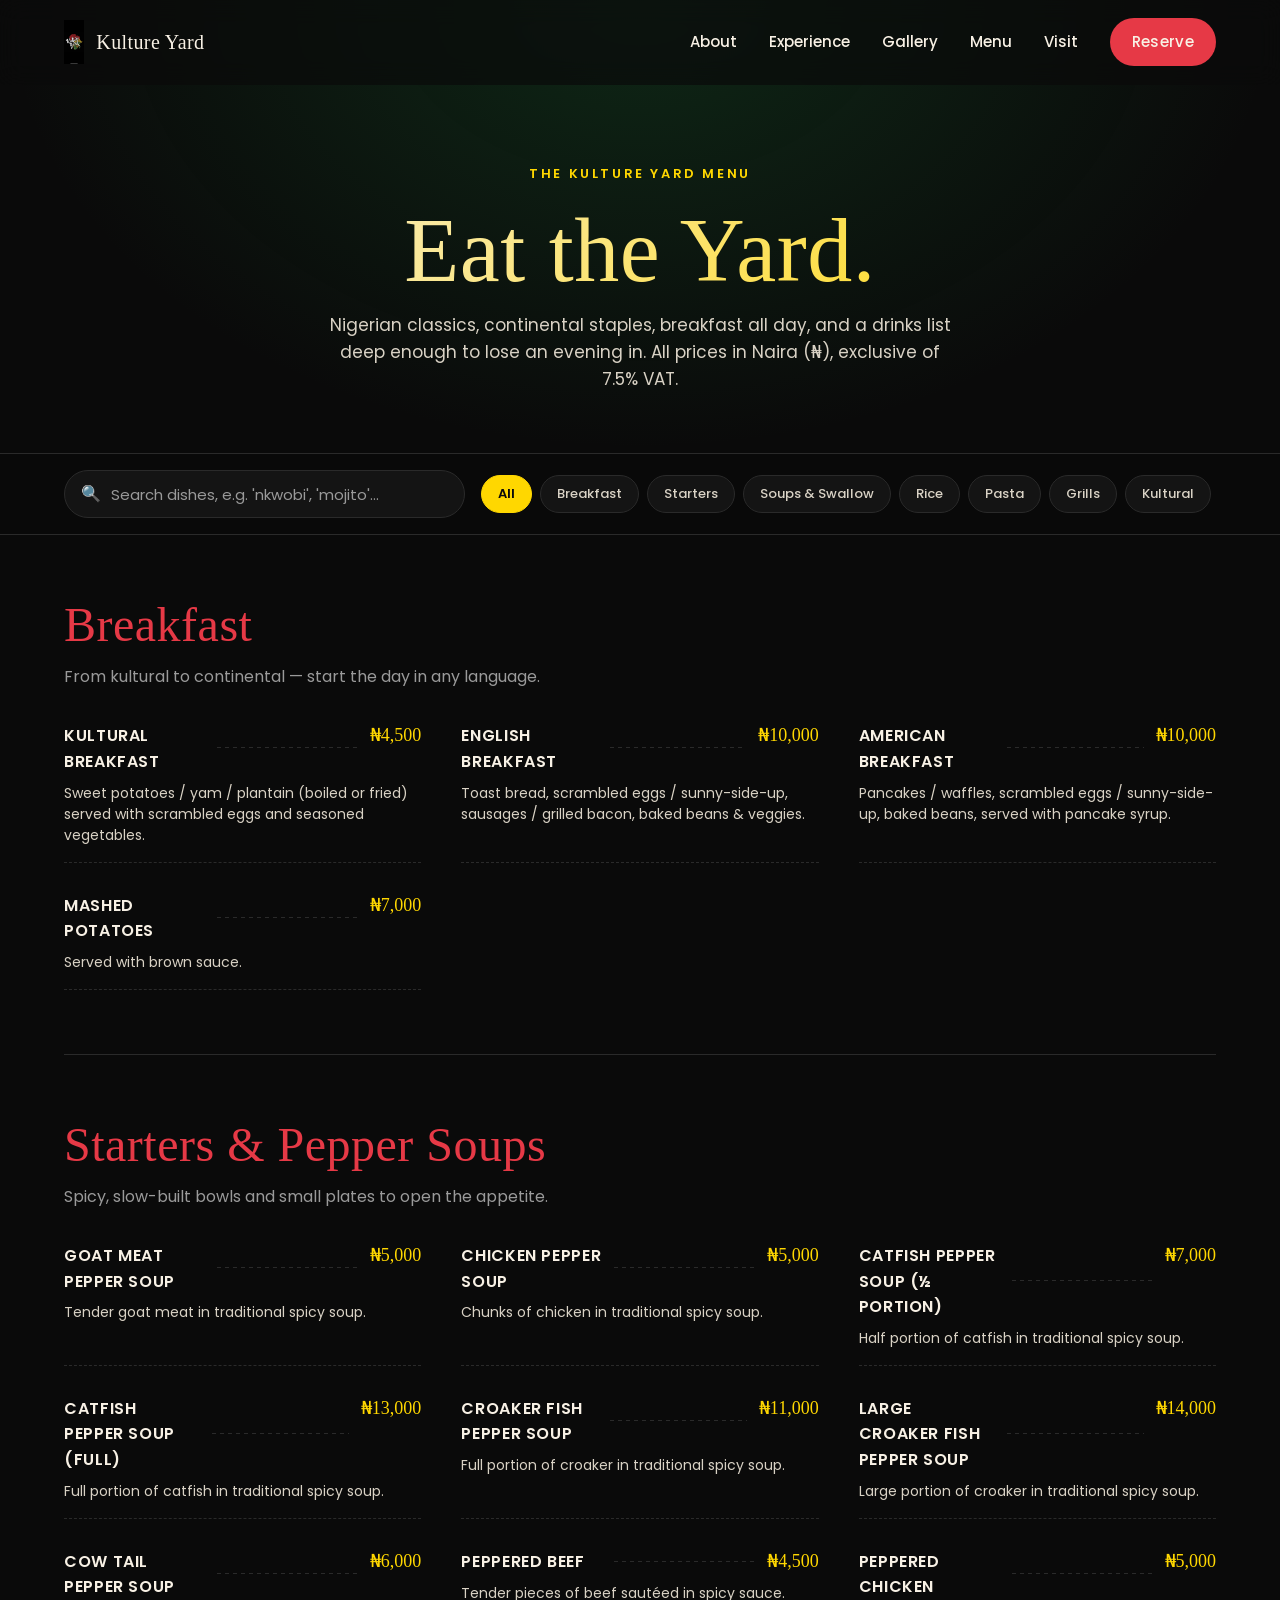
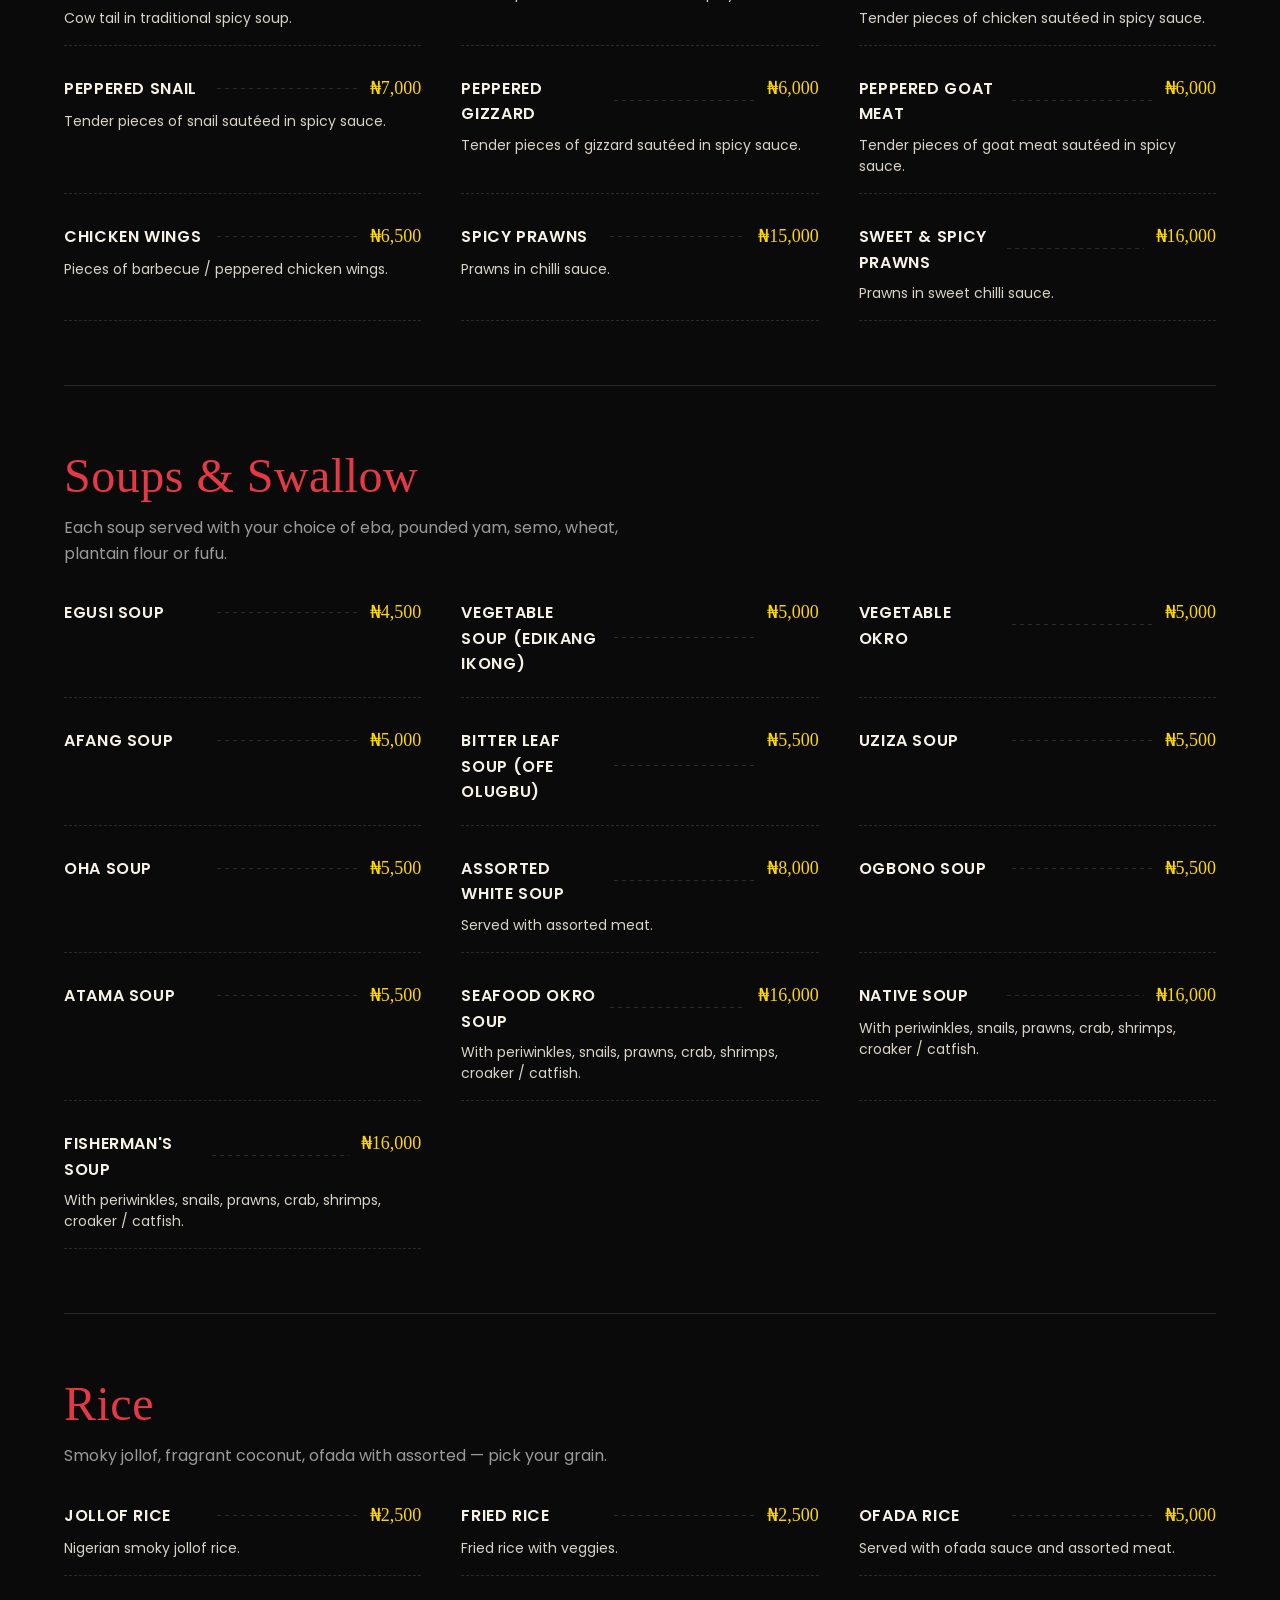
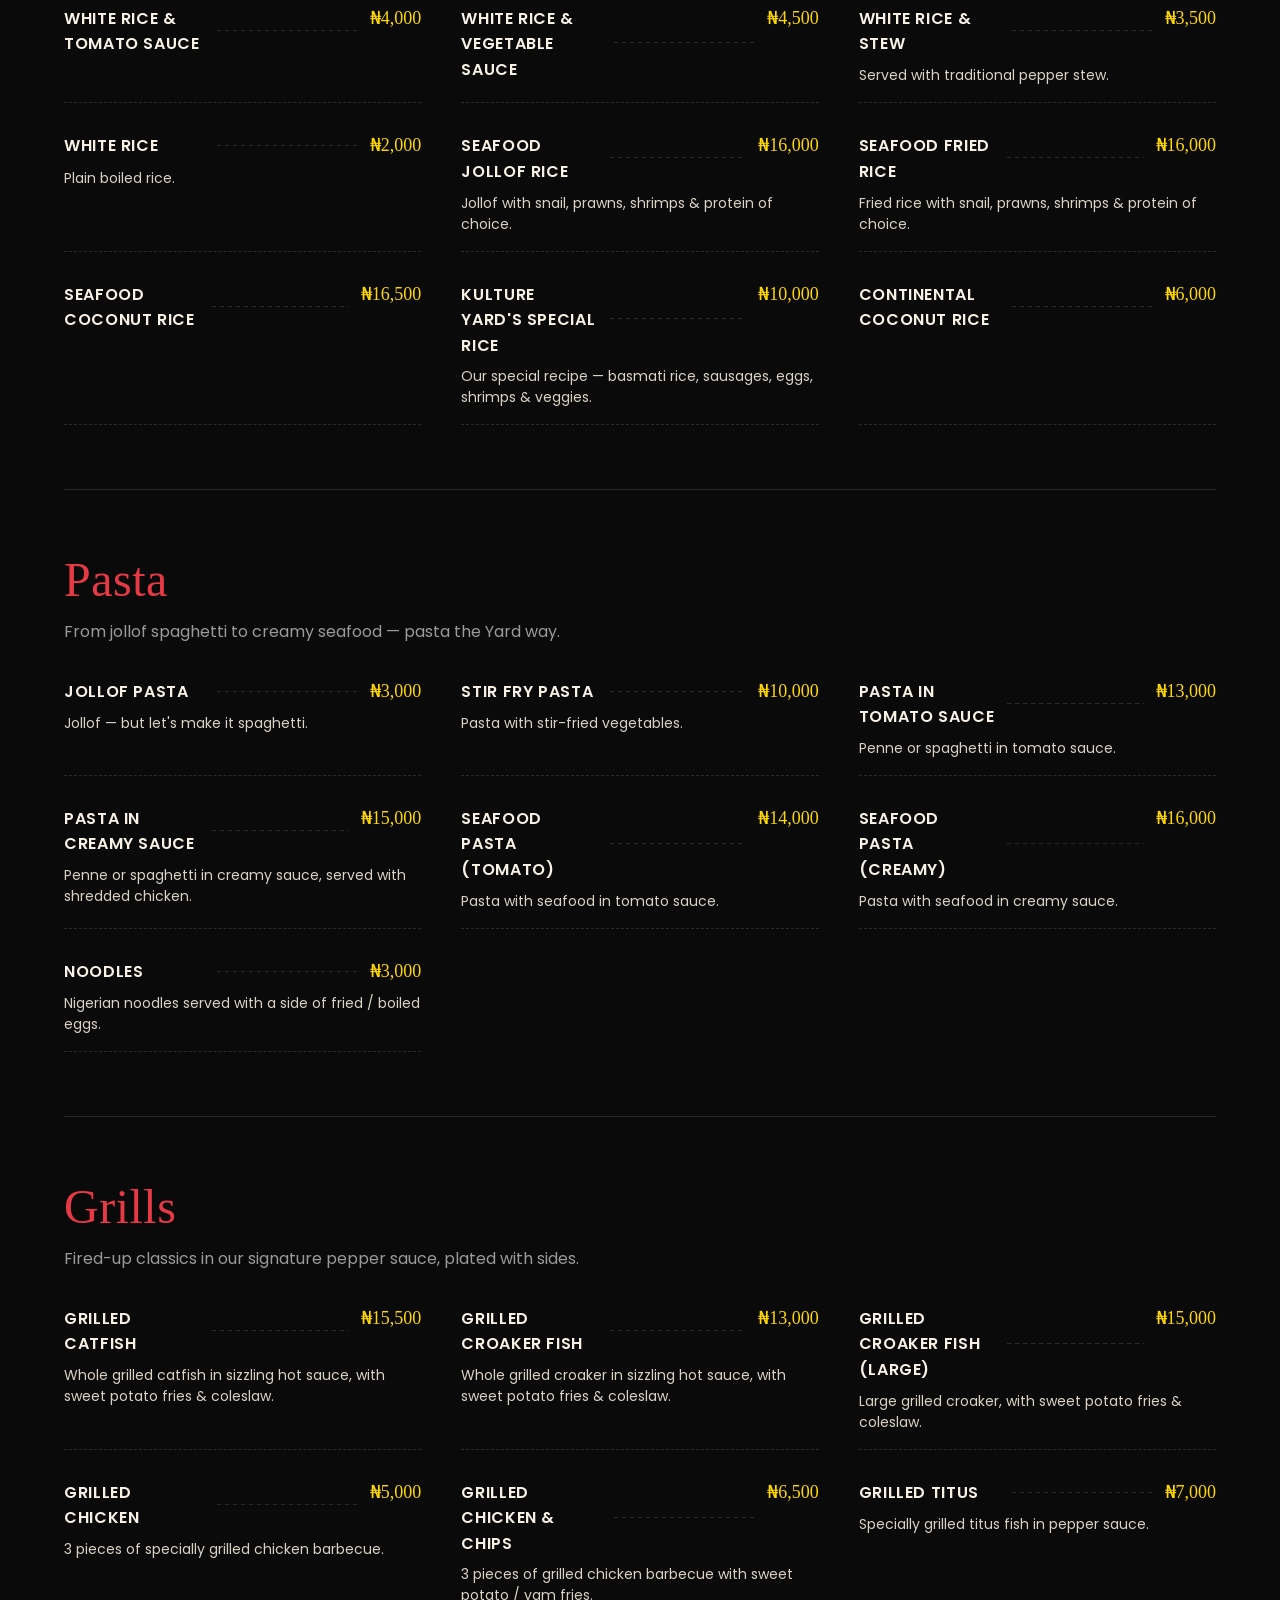
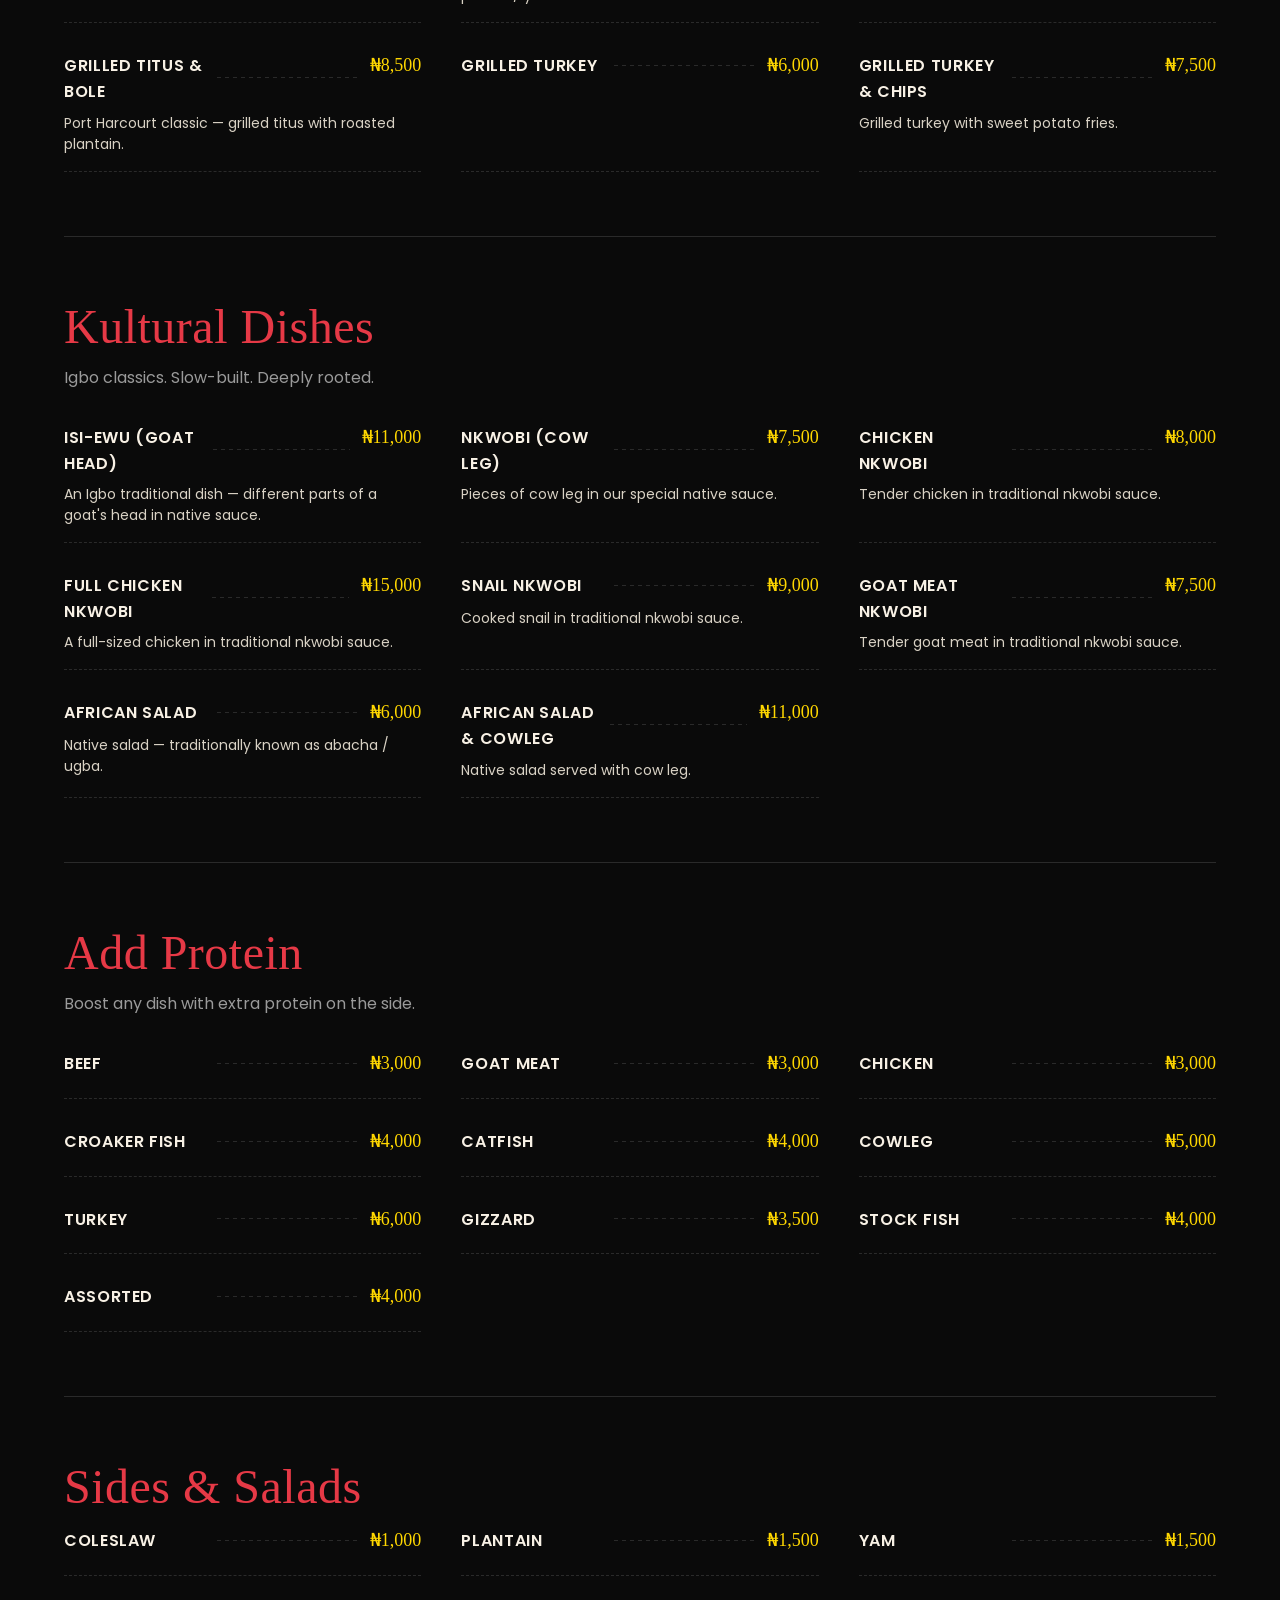
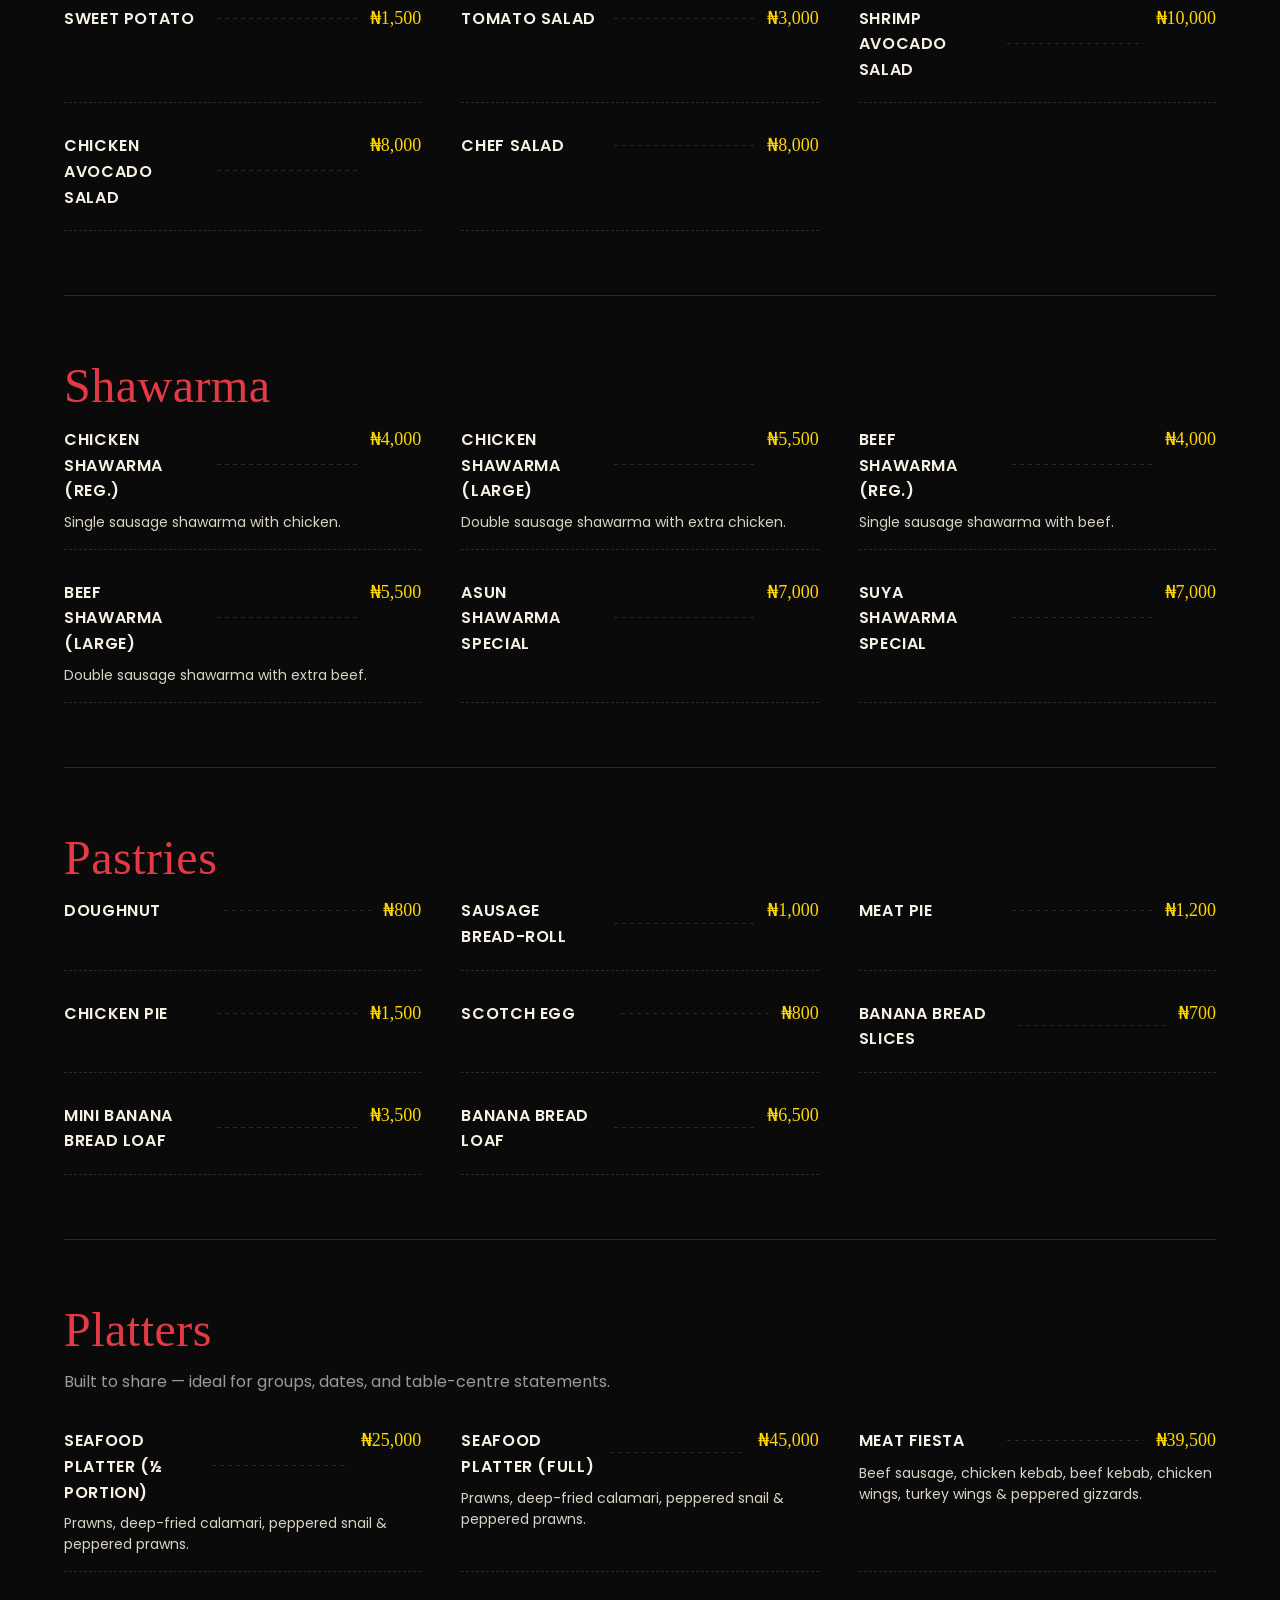
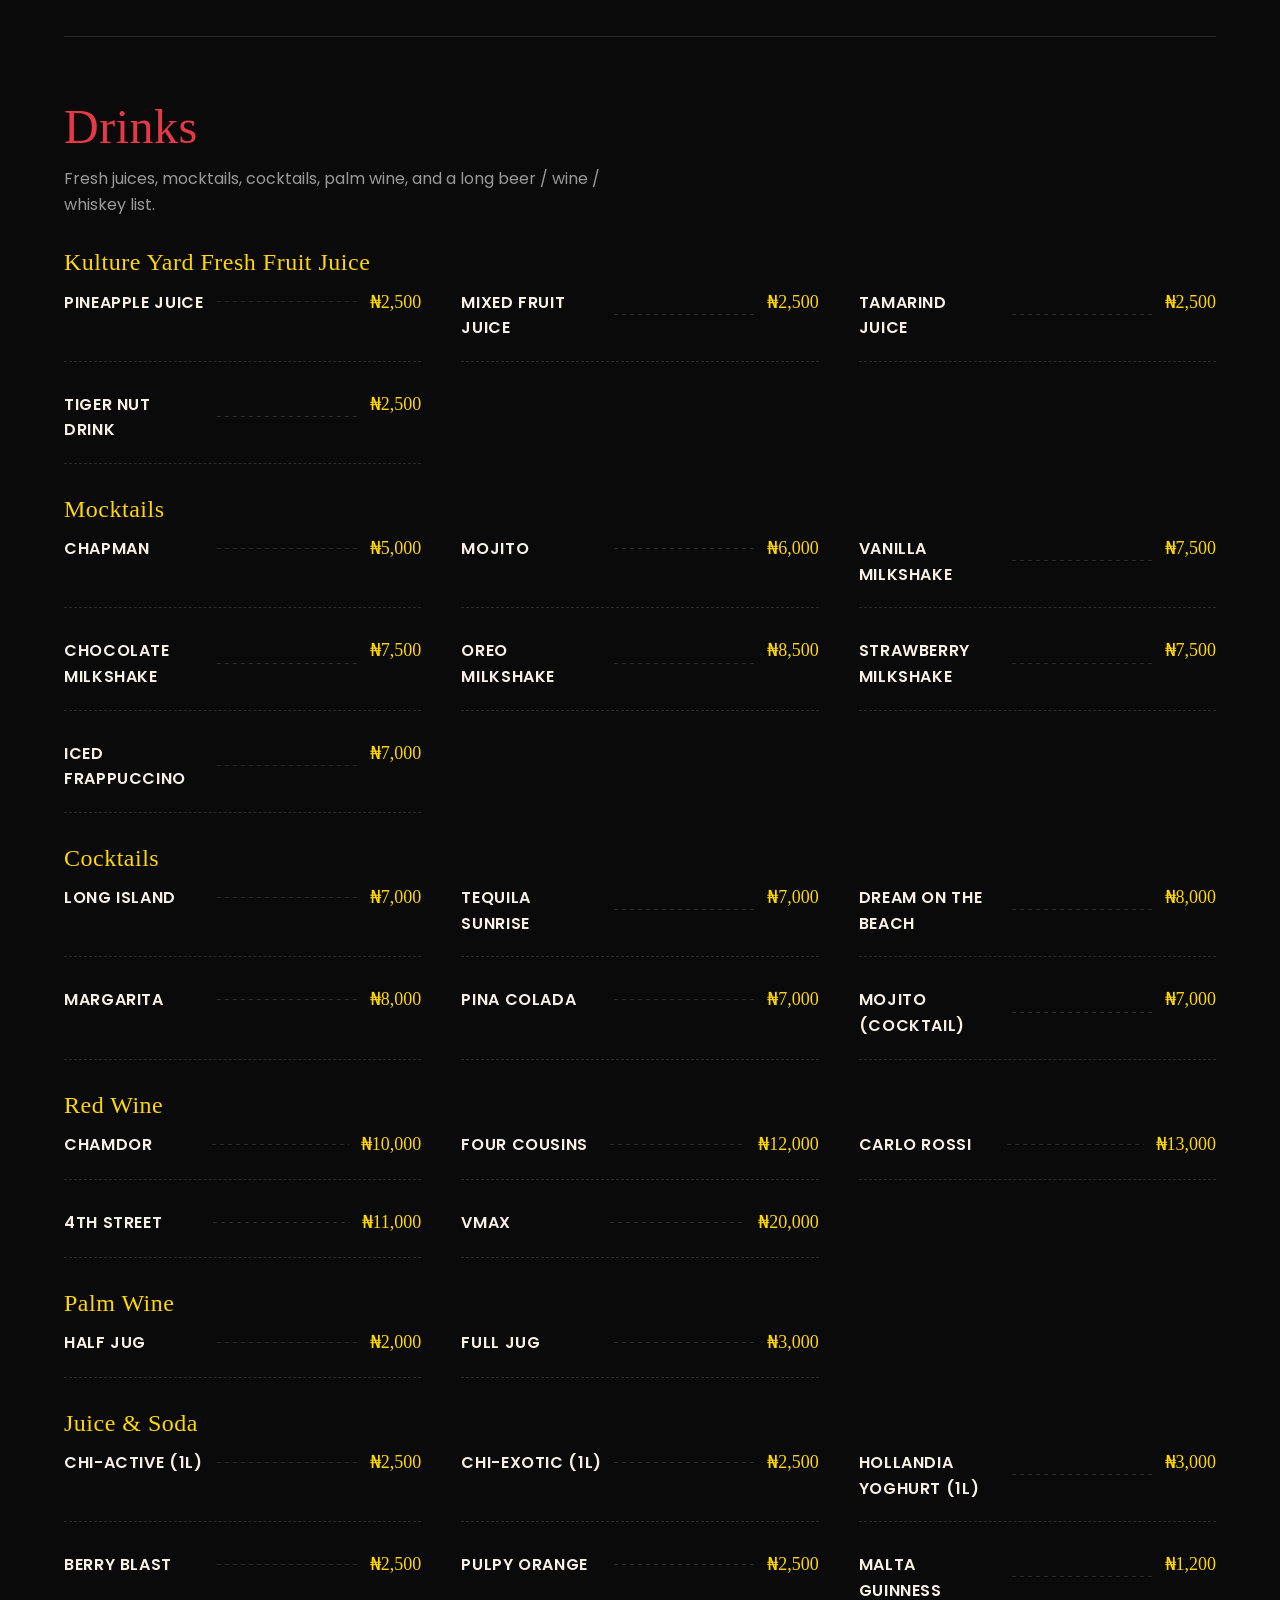
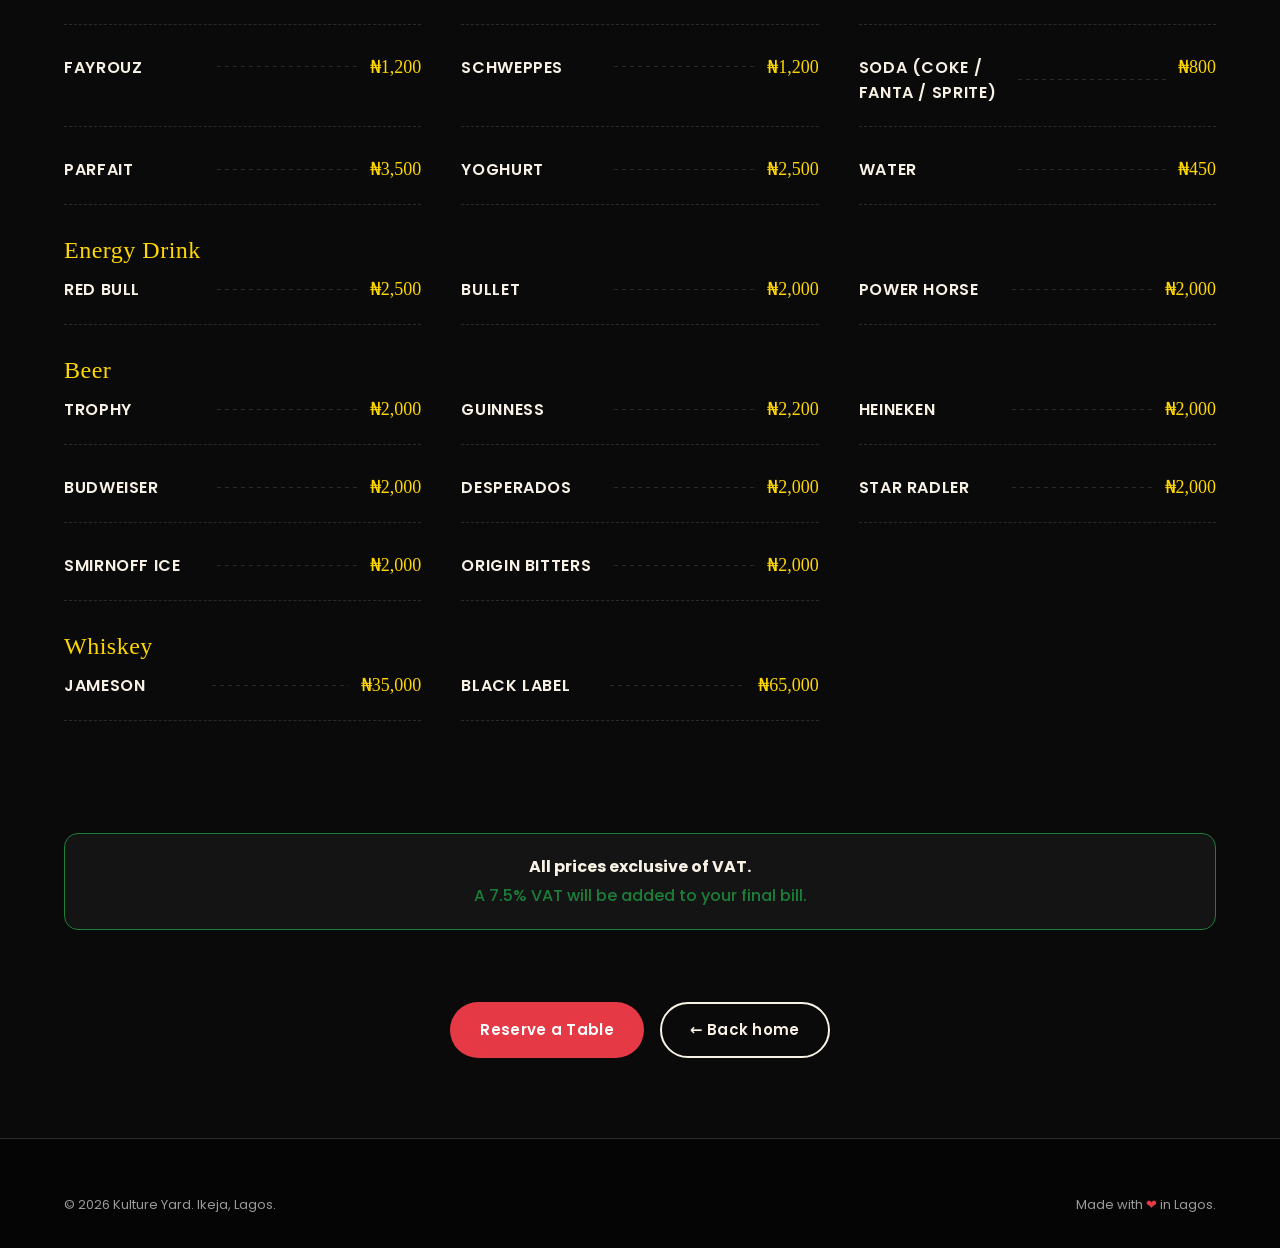
==== commit dfad3b06: "Reframe brand from Pray to Vibe; add Buchi portrait + food gallery - Tagline: "Eat. Pray. Love. The " ====
--- a/menu.html
+++ b/menu.html
@@ -29,6 +29,7 @@
       <ul class="nav-links">
         <li><a href="index.html#about">About</a></li>
         <li><a href="index.html#experience">Experience</a></li>
+        <li><a href="index.html#gallery">Gallery</a></li>
         <li><a href="menu.html" aria-current="page">Menu</a></li>
         <li><a href="index.html#visit">Visit</a></li>
         <li>
--- a/css/style.css
+++ b/css/style.css
@@ -304,28 +304,106 @@
   aspect-ratio: 4/5;
   border-radius: var(--radius);
   overflow: hidden;
-  background:
-    radial-gradient(circle at 30% 30%, rgba(230, 57, 70, 0.4), transparent 50%),
-    radial-gradient(circle at 70% 70%, rgba(27, 127, 58, 0.4), transparent 50%),
-    radial-gradient(circle at 50% 50%, rgba(255, 215, 0, 0.25), transparent 60%),
-    #000;
-  display: flex;
-  align-items: center;
-  justify-content: center;
   box-shadow: var(--shadow-lift);
   border: 1px solid var(--border);
+  margin: 0;
 }
 .about-figure img {
-  width: 70%;
-  filter: drop-shadow(0 20px 50px rgba(0,0,0,0.7));
-}
+  width: 100%;
+  height: 100%;
+  object-fit: cover;
+  display: block;
+  transition: transform .6s ease;
+}
+.about-figure:hover img { transform: scale(1.03); }
 .about-figure::after {
   content: '';
   position: absolute;
   inset: 0;
-  background: repeating-linear-gradient(45deg, transparent 0 10px, rgba(255,255,255,0.02) 10px 11px);
+  background: linear-gradient(180deg, transparent 50%, rgba(0,0,0,0.85) 100%);
   pointer-events: none;
 }
+.about-figcaption {
+  position: absolute;
+  left: 24px;
+  bottom: 20px;
+  z-index: 1;
+  font-family: var(--font-display);
+  font-size: 22px;
+  color: var(--cream);
+  letter-spacing: 0.02em;
+  text-shadow: 0 2px 12px rgba(0,0,0,0.8);
+}
+
+/* ===== Gallery ===== */
+.gallery {
+  background: var(--bg);
+  position: relative;
+}
+.gallery-grid {
+  display: grid;
+  grid-template-columns: 1.4fr 1fr;
+  grid-template-rows: 1fr 1fr;
+  gap: 16px;
+  height: 720px;
+}
+.gallery-item {
+  position: relative;
+  margin: 0;
+  border-radius: var(--radius);
+  overflow: hidden;
+  border: 1px solid var(--border);
+  box-shadow: var(--shadow-lift);
+}
+.gallery-item img {
+  width: 100%;
+  height: 100%;
+  object-fit: cover;
+  display: block;
+  transition: transform .8s ease;
+}
+.gallery-item:hover img { transform: scale(1.05); }
+.gallery-item::before {
+  content: '';
+  position: absolute;
+  inset: 0;
+  background: linear-gradient(180deg, transparent 40%, rgba(0,0,0,0.85) 100%);
+  pointer-events: none;
+  z-index: 1;
+}
+.gallery-tall {
+  grid-row: 1 / span 2;
+}
+.gallery-item figcaption {
+  position: absolute;
+  left: 0; right: 0; bottom: 0;
+  z-index: 2;
+  padding: 24px 24px 22px;
+  display: flex;
+  flex-direction: column;
+  gap: 6px;
+  color: var(--cream);
+}
+.gallery-tag {
+  font-size: 11px;
+  letter-spacing: 0.2em;
+  text-transform: uppercase;
+  color: var(--gold);
+  font-weight: 700;
+}
+.gallery-caption {
+  font-family: var(--font-display);
+  font-size: 22px;
+  line-height: 1.2;
+  text-shadow: 0 2px 12px rgba(0,0,0,0.8);
+}
+.gallery-credit {
+  text-align: center;
+  margin-top: 36px;
+  color: var(--muted);
+  font-size: 14px;
+}
+.gallery-credit a { color: var(--gold); font-weight: 600; }
 
 /* ===== Experience ===== */
 .experience { background: var(--bg-elev); }
@@ -735,7 +813,15 @@
   .nav-toggle { display: inline-flex; }
 
   .about-grid { grid-template-columns: 1fr; gap: 40px; }
-  .about-figure { aspect-ratio: 1/1; max-width: 400px; margin: 0 auto; }
+  .about-figure { aspect-ratio: 4/5; max-width: 460px; margin: 0 auto; }
+
+  .gallery-grid {
+    grid-template-columns: 1fr;
+    grid-template-rows: repeat(3, 320px);
+    height: auto;
+  }
+  .gallery-tall { grid-row: auto; }
+  .gallery-caption { font-size: 20px; }
 
   .visit-grid { grid-template-columns: 1fr; gap: 32px; }
   .visit-map { height: 320px; }
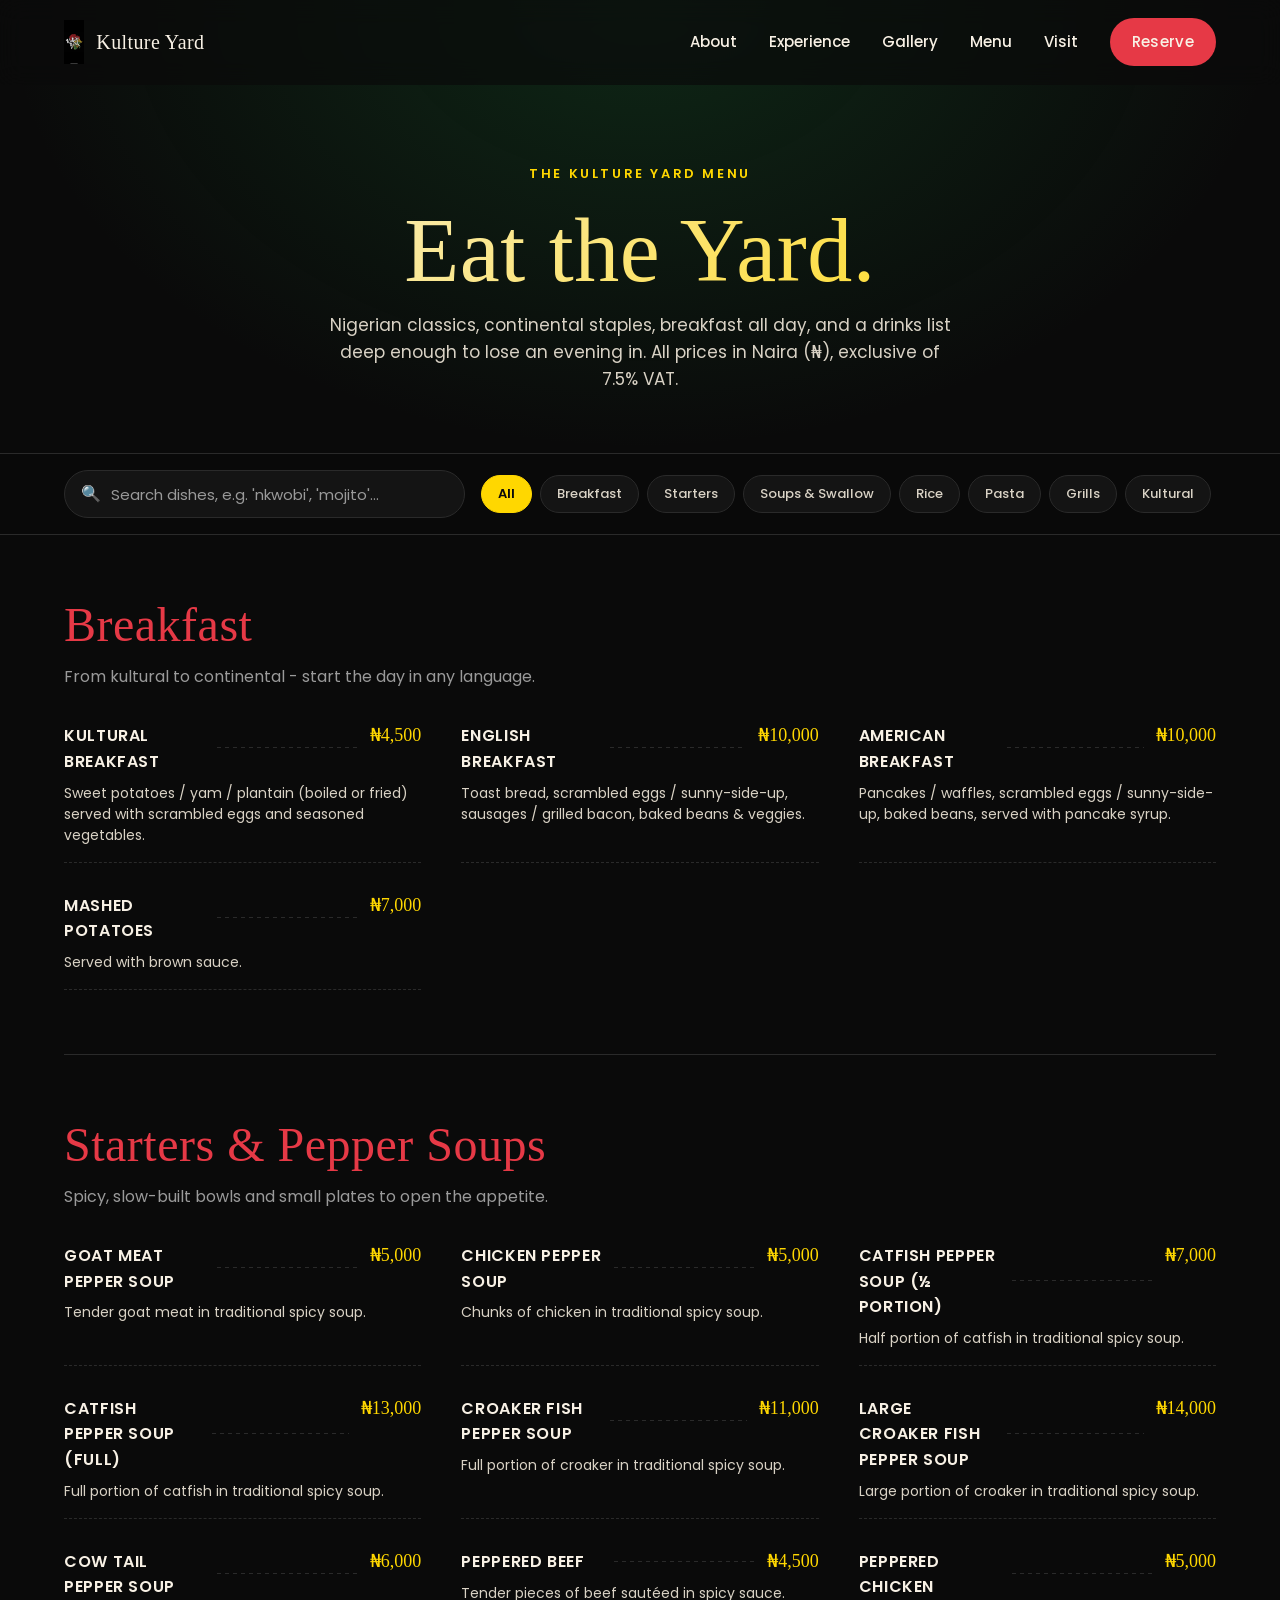
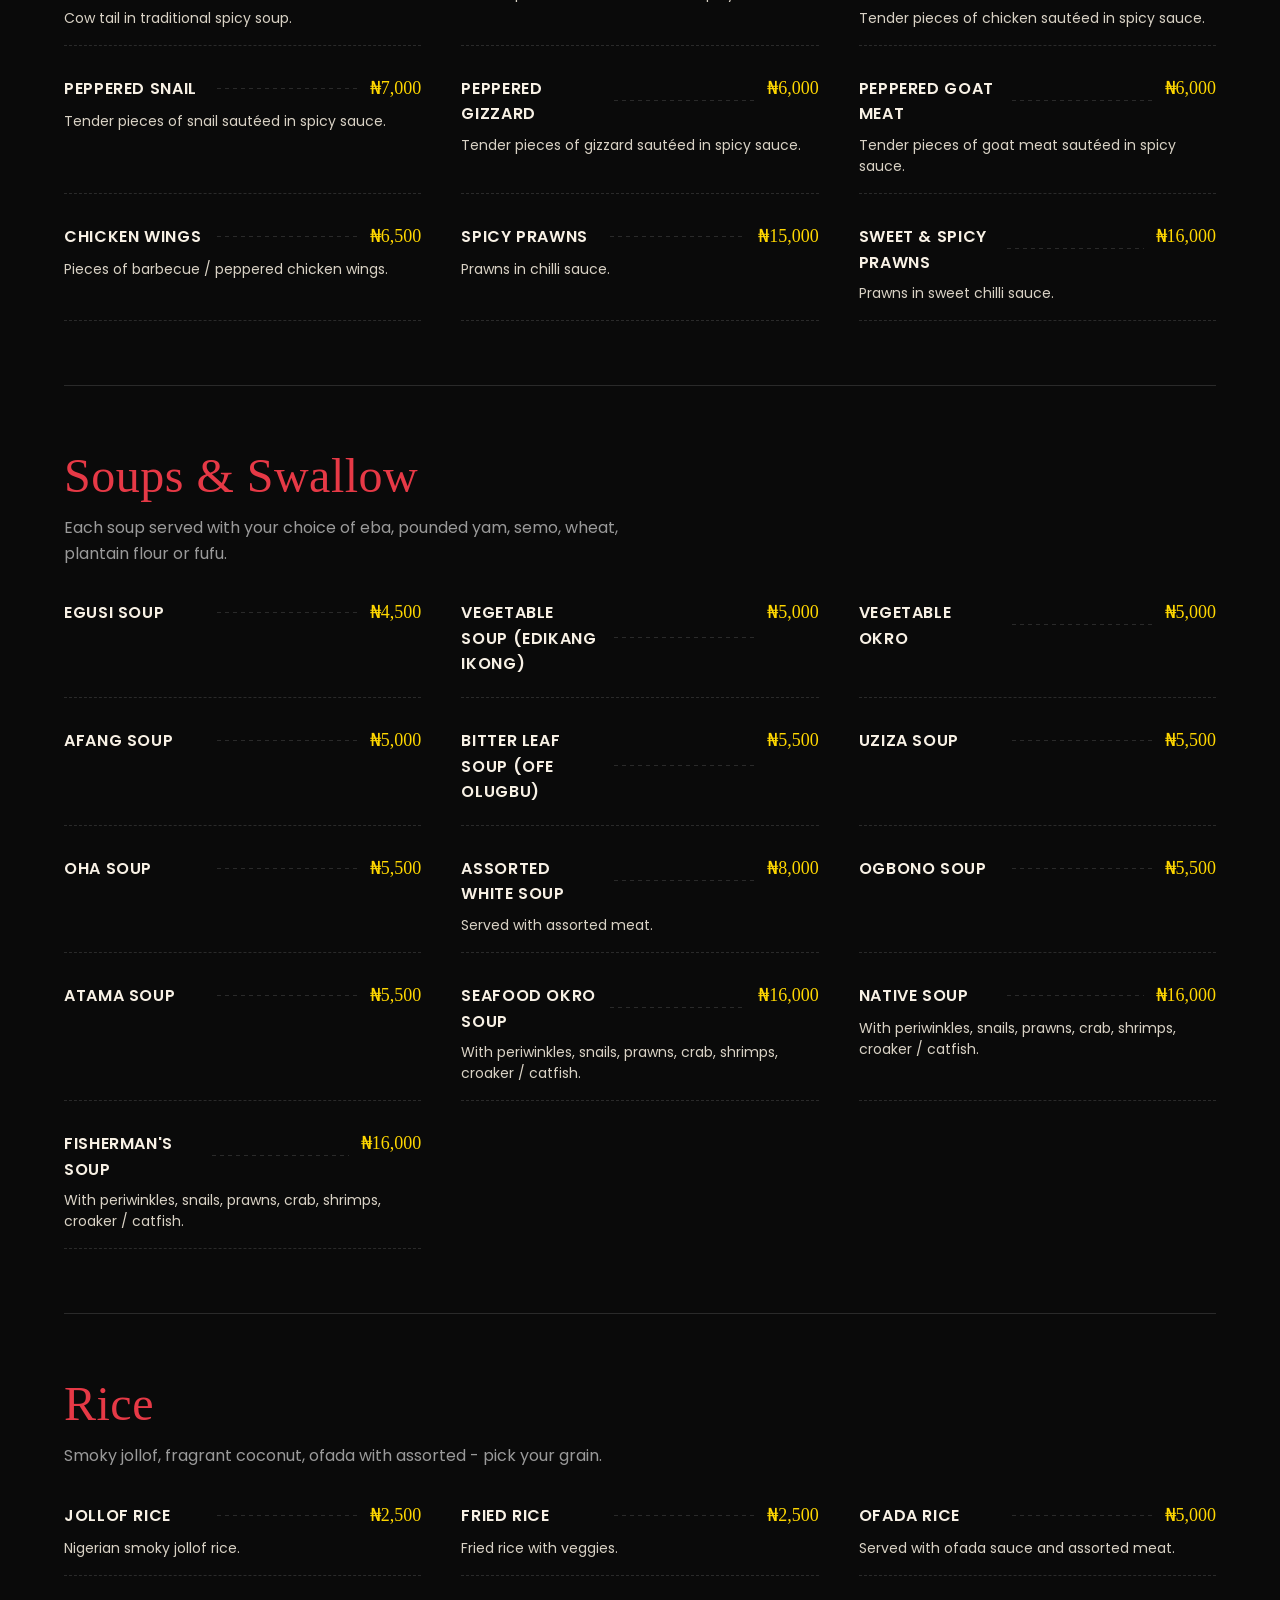
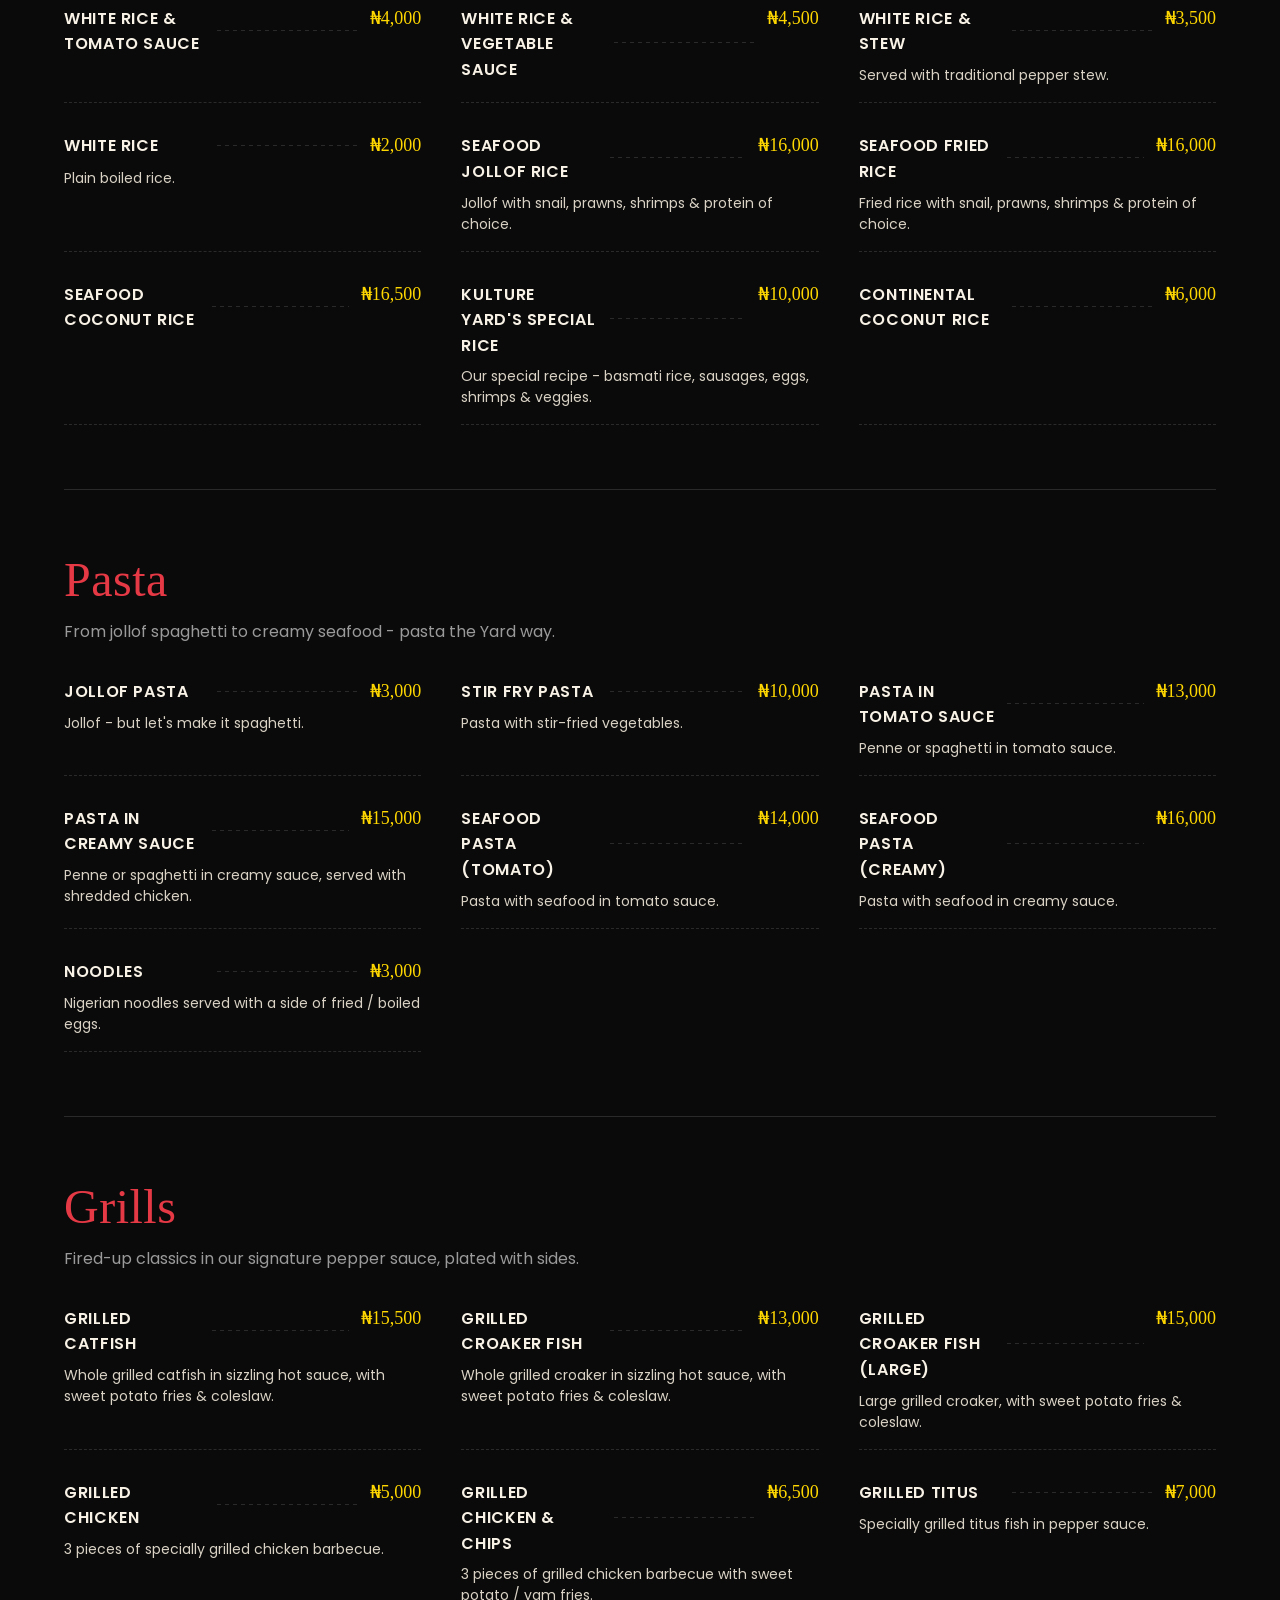
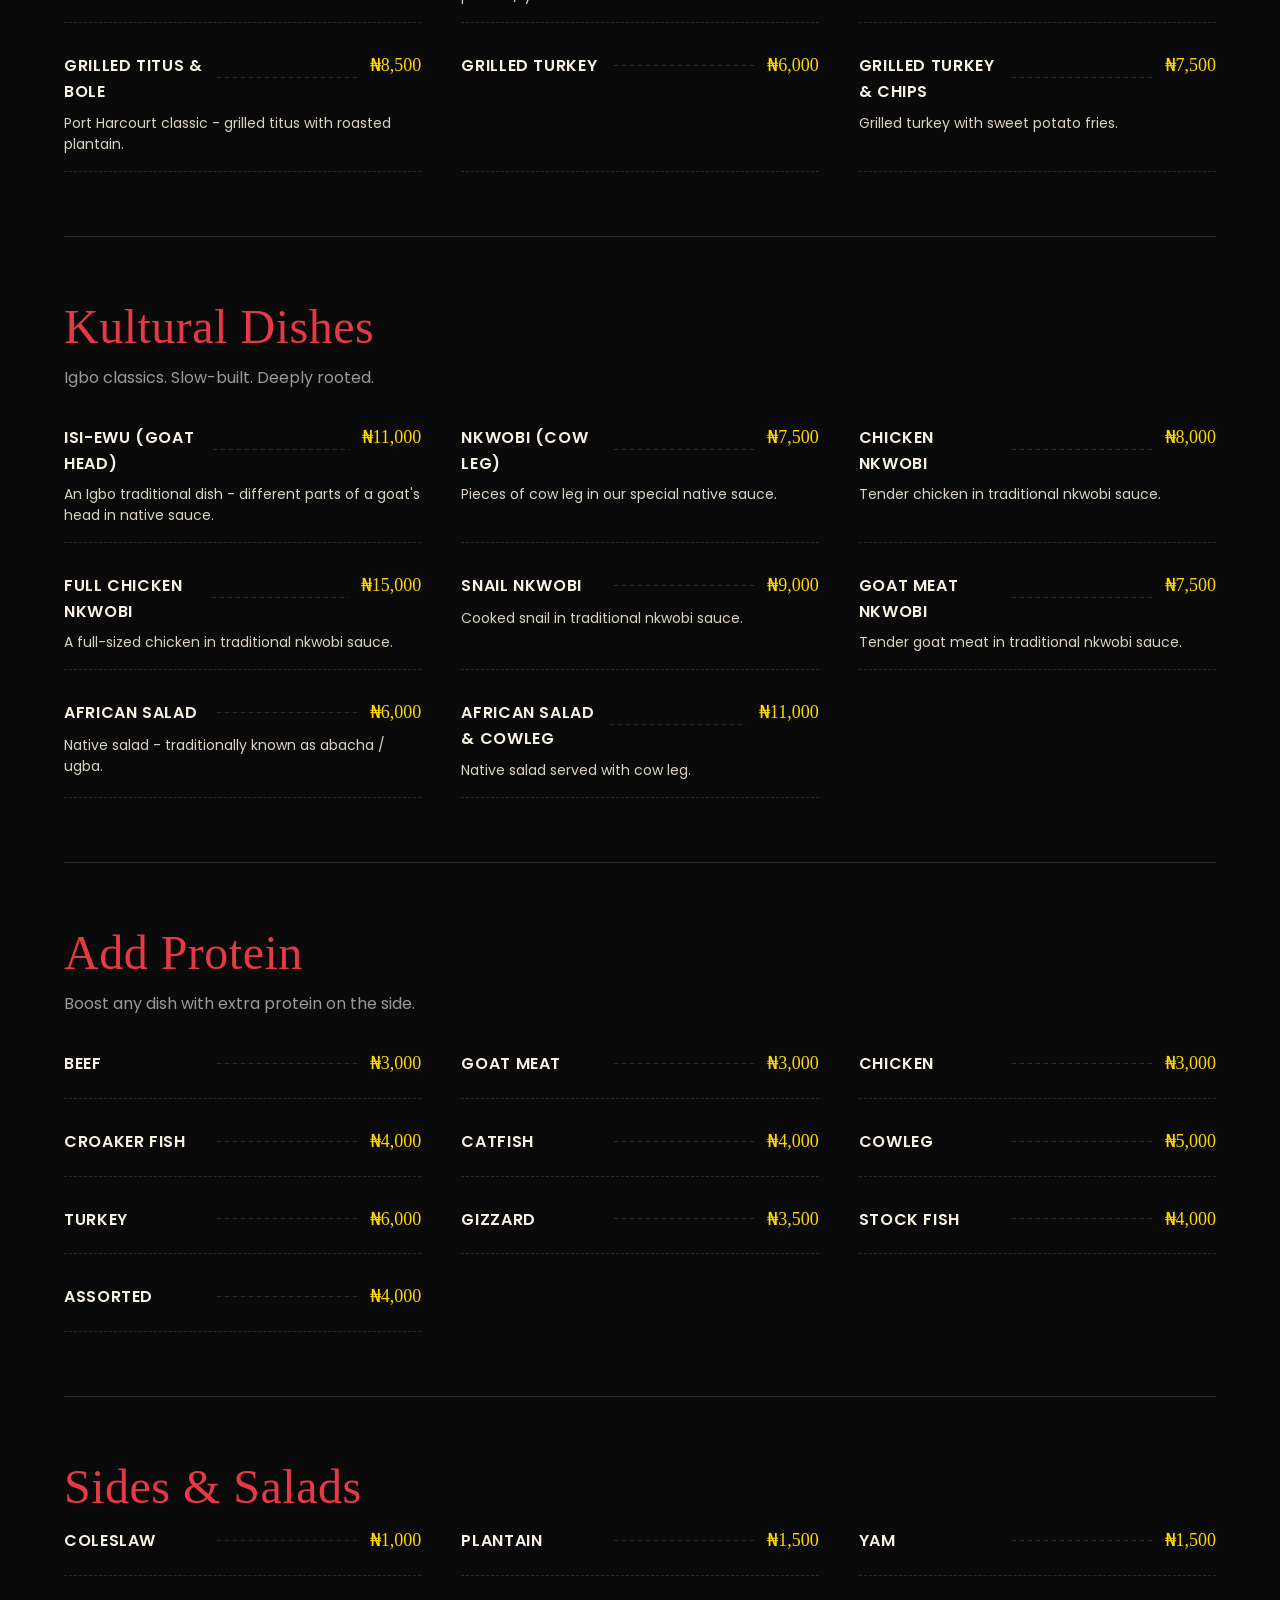
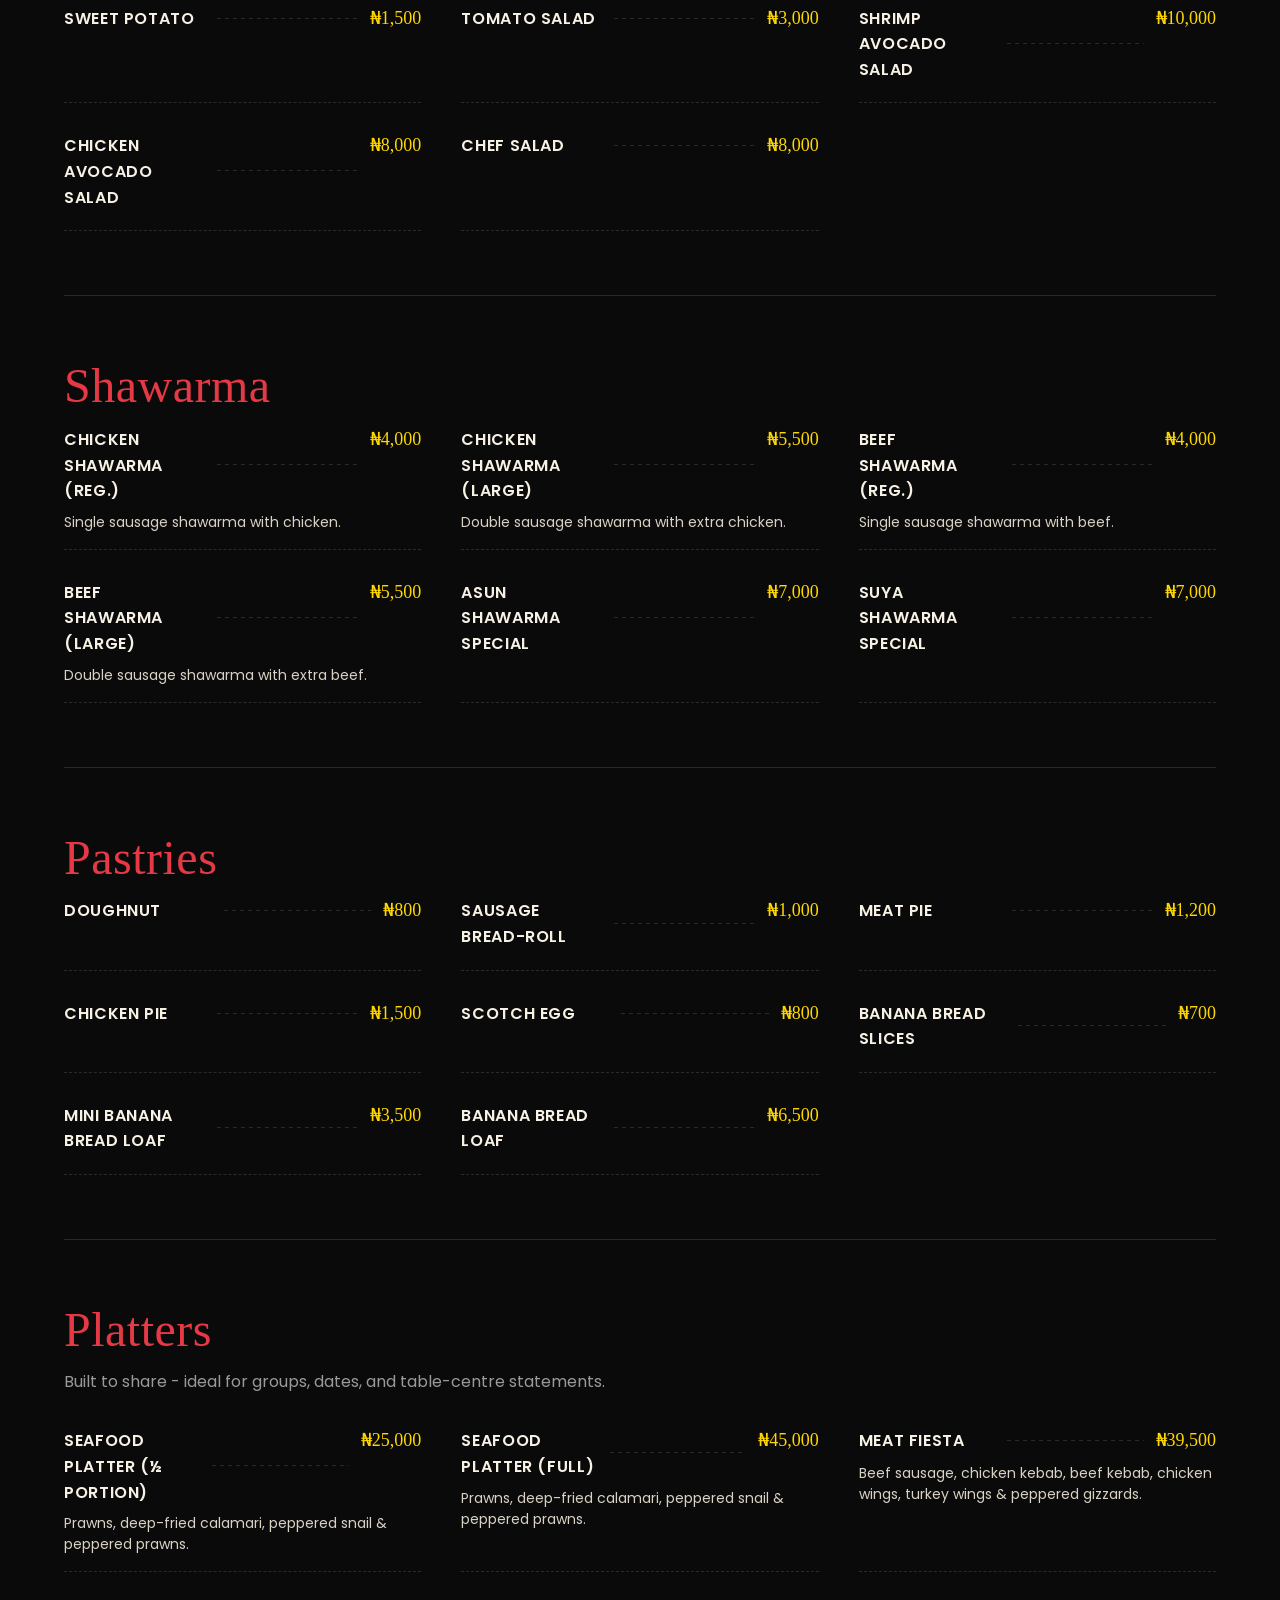
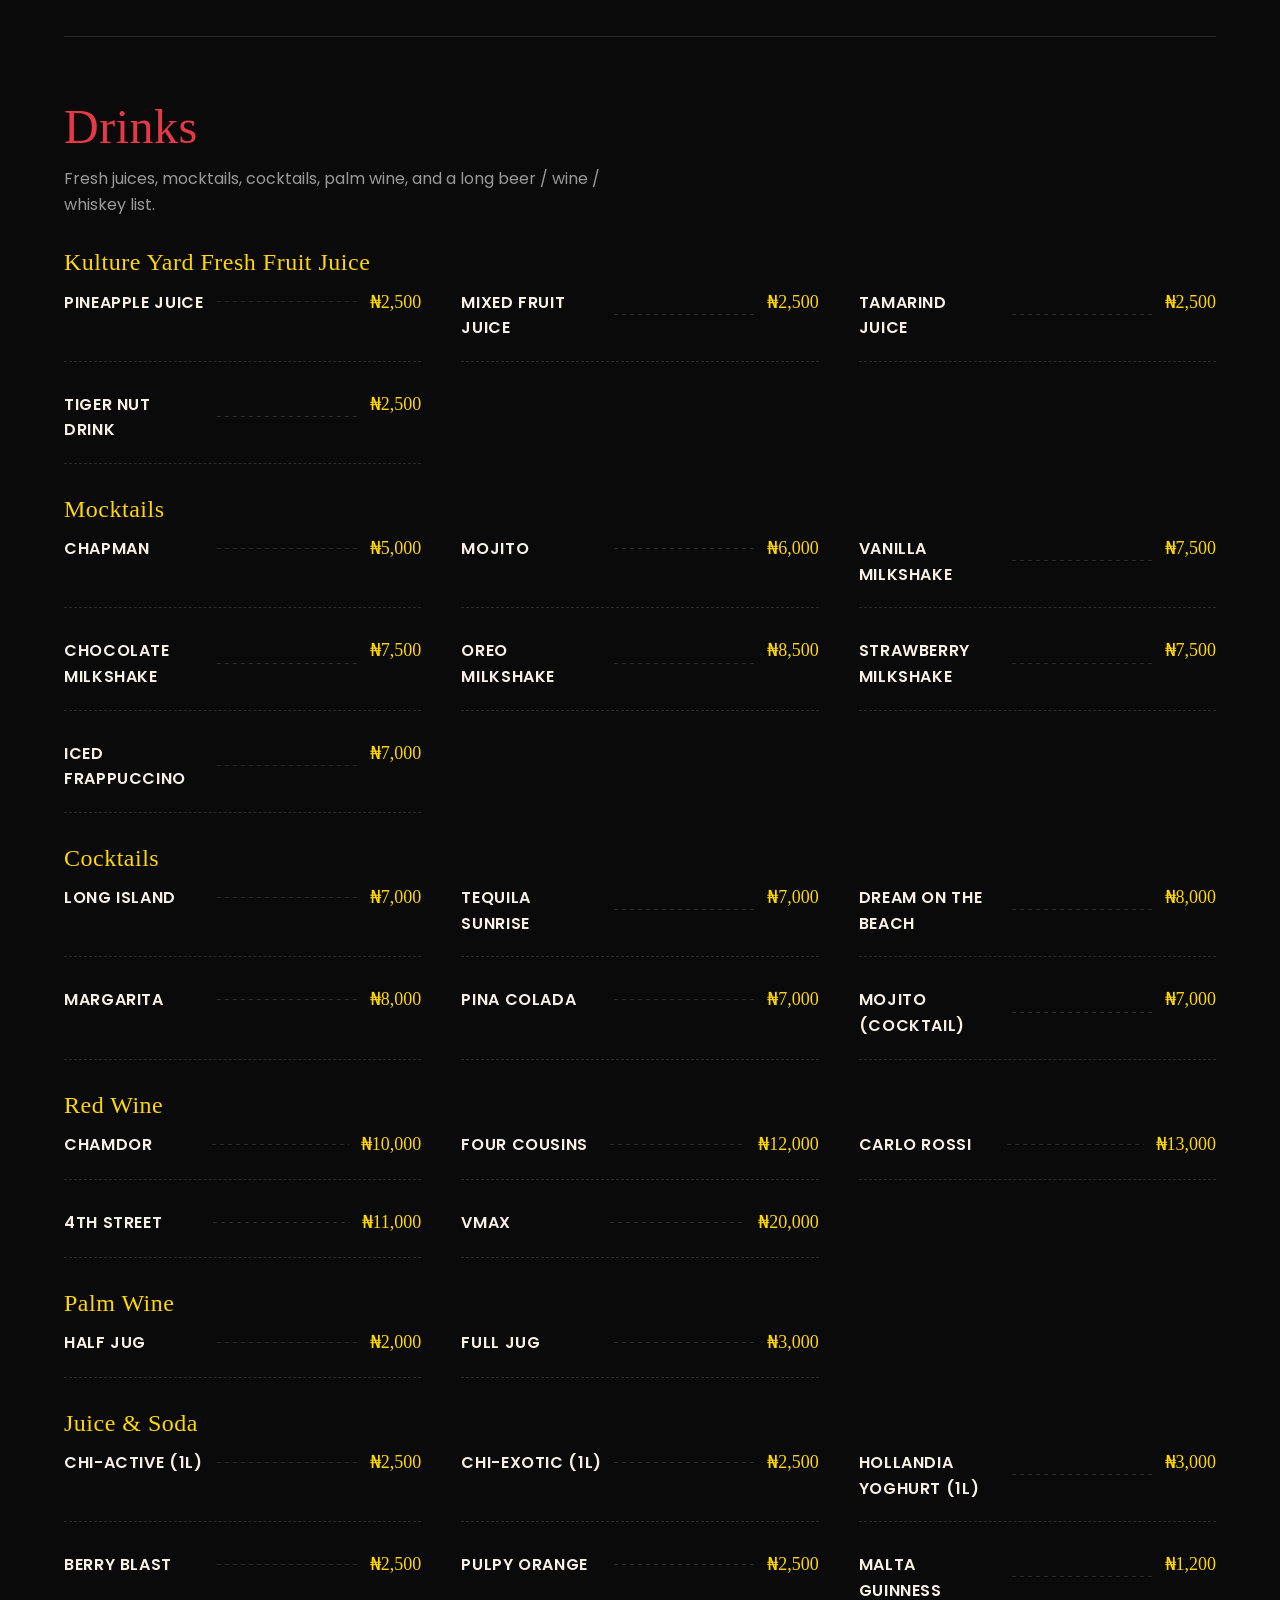
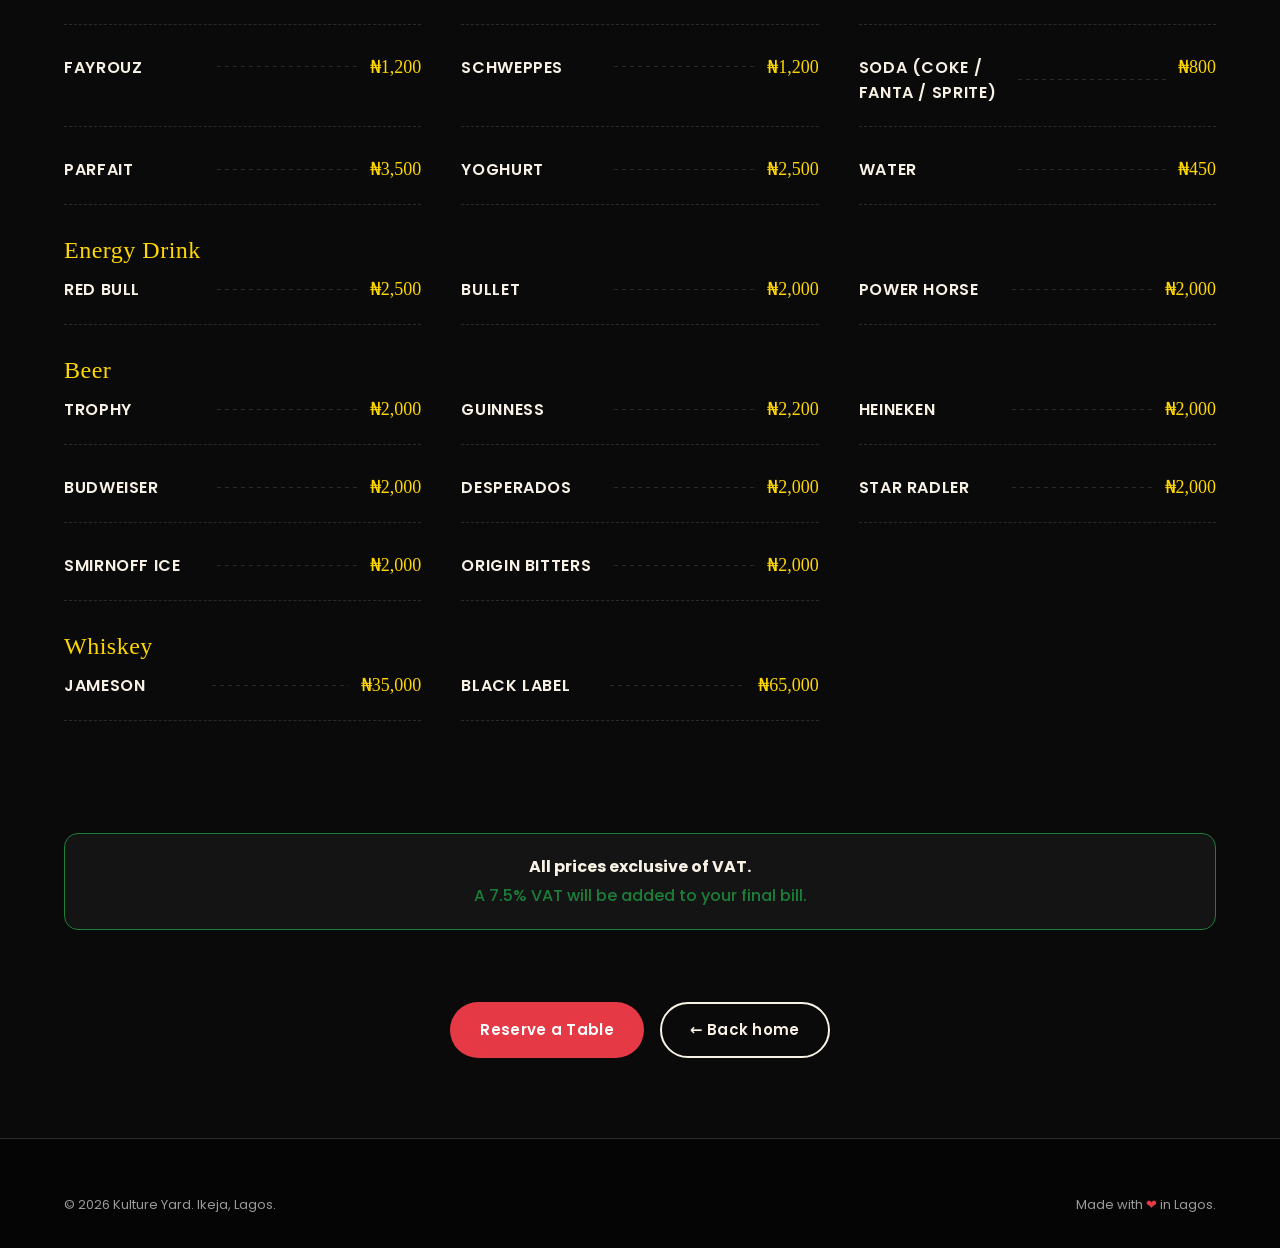
==== commit e9902e6c: "Iteration 3: real photos throughout + em-dash purge Signature dishes: 6 cards now photo-led with rea" ====
--- a/menu.html
+++ b/menu.html
@@ -3,8 +3,8 @@
 <head>
 <meta charset="UTF-8" />
 <meta name="viewport" content="width=device-width, initial-scale=1" />
-<title>Menu — Kulture Yard | Ikeja, Lagos</title>
-<meta name="description" content="The full Kulture Yard menu — breakfast, soups, swallow, grills, rice, pasta, kultural dishes, shawarma, drinks, cocktails. Ikeja, Lagos." />
+<title>Menu - Kulture Yard | Ikeja, Lagos</title>
+<meta name="description" content="The full Kulture Yard menu - breakfast, soups, swallow, grills, rice, pasta, kultural dishes, shawarma, drinks, cocktails. Ikeja, Lagos." />
 <meta name="theme-color" content="#0A0A0A" />
 
 <link rel="icon" type="image/png" href="images/logo.png" />
@@ -90,7 +90,7 @@
     <!-- ===== BREAKFAST ===== -->
     <section class="menu-section" id="breakfast" data-category="breakfast">
       <h2>Breakfast</h2>
-      <p class="menu-section-blurb">From kultural to continental — start the day in any language.</p>
+      <p class="menu-section-blurb">From kultural to continental - start the day in any language.</p>
       <div class="menu-items">
         <article class="menu-item">
           <div class="menu-item-head"><span class="menu-item-name">Kultural Breakfast</span><span class="menu-item-dotted"></span><span class="menu-item-price">₦4,500</span></div>
@@ -158,7 +158,7 @@
     <!-- ===== RICE ===== -->
     <section class="menu-section" id="rice" data-category="rice">
       <h2>Rice</h2>
-      <p class="menu-section-blurb">Smoky jollof, fragrant coconut, ofada with assorted — pick your grain.</p>
+      <p class="menu-section-blurb">Smoky jollof, fragrant coconut, ofada with assorted - pick your grain.</p>
       <div class="menu-items">
         <article class="menu-item"><div class="menu-item-head"><span class="menu-item-name">Jollof Rice</span><span class="menu-item-dotted"></span><span class="menu-item-price">₦2,500</span></div><p class="menu-item-desc">Nigerian smoky jollof rice.</p></article>
         <article class="menu-item"><div class="menu-item-head"><span class="menu-item-name">Fried Rice</span><span class="menu-item-dotted"></span><span class="menu-item-price">₦2,500</span></div><p class="menu-item-desc">Fried rice with veggies.</p></article>
@@ -170,7 +170,7 @@
         <article class="menu-item"><div class="menu-item-head"><span class="menu-item-name">Seafood Jollof Rice</span><span class="menu-item-dotted"></span><span class="menu-item-price">₦16,000</span></div><p class="menu-item-desc">Jollof with snail, prawns, shrimps &amp; protein of choice.</p></article>
         <article class="menu-item"><div class="menu-item-head"><span class="menu-item-name">Seafood Fried Rice</span><span class="menu-item-dotted"></span><span class="menu-item-price">₦16,000</span></div><p class="menu-item-desc">Fried rice with snail, prawns, shrimps &amp; protein of choice.</p></article>
         <article class="menu-item"><div class="menu-item-head"><span class="menu-item-name">Seafood Coconut Rice</span><span class="menu-item-dotted"></span><span class="menu-item-price">₦16,500</span></div></article>
-        <article class="menu-item"><div class="menu-item-head"><span class="menu-item-name">Kulture Yard's Special Rice</span><span class="menu-item-dotted"></span><span class="menu-item-price">₦10,000</span></div><p class="menu-item-desc">Our special recipe — basmati rice, sausages, eggs, shrimps &amp; veggies.</p></article>
+        <article class="menu-item"><div class="menu-item-head"><span class="menu-item-name">Kulture Yard's Special Rice</span><span class="menu-item-dotted"></span><span class="menu-item-price">₦10,000</span></div><p class="menu-item-desc">Our special recipe - basmati rice, sausages, eggs, shrimps &amp; veggies.</p></article>
         <article class="menu-item"><div class="menu-item-head"><span class="menu-item-name">Continental Coconut Rice</span><span class="menu-item-dotted"></span><span class="menu-item-price">₦6,000</span></div></article>
       </div>
     </section>
@@ -178,9 +178,9 @@
     <!-- ===== PASTA ===== -->
     <section class="menu-section" id="pasta" data-category="pasta">
       <h2>Pasta</h2>
-      <p class="menu-section-blurb">From jollof spaghetti to creamy seafood — pasta the Yard way.</p>
-      <div class="menu-items">
-        <article class="menu-item"><div class="menu-item-head"><span class="menu-item-name">Jollof Pasta</span><span class="menu-item-dotted"></span><span class="menu-item-price">₦3,000</span></div><p class="menu-item-desc">Jollof — but let's make it spaghetti.</p></article>
+      <p class="menu-section-blurb">From jollof spaghetti to creamy seafood - pasta the Yard way.</p>
+      <div class="menu-items">
+        <article class="menu-item"><div class="menu-item-head"><span class="menu-item-name">Jollof Pasta</span><span class="menu-item-dotted"></span><span class="menu-item-price">₦3,000</span></div><p class="menu-item-desc">Jollof - but let's make it spaghetti.</p></article>
         <article class="menu-item"><div class="menu-item-head"><span class="menu-item-name">Stir Fry Pasta</span><span class="menu-item-dotted"></span><span class="menu-item-price">₦10,000</span></div><p class="menu-item-desc">Pasta with stir-fried vegetables.</p></article>
         <article class="menu-item"><div class="menu-item-head"><span class="menu-item-name">Pasta in Tomato Sauce</span><span class="menu-item-dotted"></span><span class="menu-item-price">₦13,000</span></div><p class="menu-item-desc">Penne or spaghetti in tomato sauce.</p></article>
         <article class="menu-item"><div class="menu-item-head"><span class="menu-item-name">Pasta in Creamy Sauce</span><span class="menu-item-dotted"></span><span class="menu-item-price">₦15,000</span></div><p class="menu-item-desc">Penne or spaghetti in creamy sauce, served with shredded chicken.</p></article>
@@ -201,7 +201,7 @@
         <article class="menu-item"><div class="menu-item-head"><span class="menu-item-name">Grilled Chicken</span><span class="menu-item-dotted"></span><span class="menu-item-price">₦5,000</span></div><p class="menu-item-desc">3 pieces of specially grilled chicken barbecue.</p></article>
         <article class="menu-item"><div class="menu-item-head"><span class="menu-item-name">Grilled Chicken &amp; Chips</span><span class="menu-item-dotted"></span><span class="menu-item-price">₦6,500</span></div><p class="menu-item-desc">3 pieces of grilled chicken barbecue with sweet potato / yam fries.</p></article>
         <article class="menu-item"><div class="menu-item-head"><span class="menu-item-name">Grilled Titus</span><span class="menu-item-dotted"></span><span class="menu-item-price">₦7,000</span></div><p class="menu-item-desc">Specially grilled titus fish in pepper sauce.</p></article>
-        <article class="menu-item"><div class="menu-item-head"><span class="menu-item-name">Grilled Titus &amp; Bole</span><span class="menu-item-dotted"></span><span class="menu-item-price">₦8,500</span></div><p class="menu-item-desc">Port Harcourt classic — grilled titus with roasted plantain.</p></article>
+        <article class="menu-item"><div class="menu-item-head"><span class="menu-item-name">Grilled Titus &amp; Bole</span><span class="menu-item-dotted"></span><span class="menu-item-price">₦8,500</span></div><p class="menu-item-desc">Port Harcourt classic - grilled titus with roasted plantain.</p></article>
         <article class="menu-item"><div class="menu-item-head"><span class="menu-item-name">Grilled Turkey</span><span class="menu-item-dotted"></span><span class="menu-item-price">₦6,000</span></div></article>
         <article class="menu-item"><div class="menu-item-head"><span class="menu-item-name">Grilled Turkey &amp; Chips</span><span class="menu-item-dotted"></span><span class="menu-item-price">₦7,500</span></div><p class="menu-item-desc">Grilled turkey with sweet potato fries.</p></article>
       </div>
@@ -212,13 +212,13 @@
       <h2>Kultural Dishes</h2>
       <p class="menu-section-blurb">Igbo classics. Slow-built. Deeply rooted.</p>
       <div class="menu-items">
-        <article class="menu-item"><div class="menu-item-head"><span class="menu-item-name">Isi-Ewu (Goat Head)</span><span class="menu-item-dotted"></span><span class="menu-item-price">₦11,000</span></div><p class="menu-item-desc">An Igbo traditional dish — different parts of a goat's head in native sauce.</p></article>
+        <article class="menu-item"><div class="menu-item-head"><span class="menu-item-name">Isi-Ewu (Goat Head)</span><span class="menu-item-dotted"></span><span class="menu-item-price">₦11,000</span></div><p class="menu-item-desc">An Igbo traditional dish - different parts of a goat's head in native sauce.</p></article>
         <article class="menu-item"><div class="menu-item-head"><span class="menu-item-name">Nkwobi (Cow Leg)</span><span class="menu-item-dotted"></span><span class="menu-item-price">₦7,500</span></div><p class="menu-item-desc">Pieces of cow leg in our special native sauce.</p></article>
         <article class="menu-item"><div class="menu-item-head"><span class="menu-item-name">Chicken Nkwobi</span><span class="menu-item-dotted"></span><span class="menu-item-price">₦8,000</span></div><p class="menu-item-desc">Tender chicken in traditional nkwobi sauce.</p></article>
         <article class="menu-item"><div class="menu-item-head"><span class="menu-item-name">Full Chicken Nkwobi</span><span class="menu-item-dotted"></span><span class="menu-item-price">₦15,000</span></div><p class="menu-item-desc">A full-sized chicken in traditional nkwobi sauce.</p></article>
         <article class="menu-item"><div class="menu-item-head"><span class="menu-item-name">Snail Nkwobi</span><span class="menu-item-dotted"></span><span class="menu-item-price">₦9,000</span></div><p class="menu-item-desc">Cooked snail in traditional nkwobi sauce.</p></article>
         <article class="menu-item"><div class="menu-item-head"><span class="menu-item-name">Goat Meat Nkwobi</span><span class="menu-item-dotted"></span><span class="menu-item-price">₦7,500</span></div><p class="menu-item-desc">Tender goat meat in traditional nkwobi sauce.</p></article>
-        <article class="menu-item"><div class="menu-item-head"><span class="menu-item-name">African Salad</span><span class="menu-item-dotted"></span><span class="menu-item-price">₦6,000</span></div><p class="menu-item-desc">Native salad — traditionally known as abacha / ugba.</p></article>
+        <article class="menu-item"><div class="menu-item-head"><span class="menu-item-name">African Salad</span><span class="menu-item-dotted"></span><span class="menu-item-price">₦6,000</span></div><p class="menu-item-desc">Native salad - traditionally known as abacha / ugba.</p></article>
         <article class="menu-item"><div class="menu-item-head"><span class="menu-item-name">African Salad &amp; Cowleg</span><span class="menu-item-dotted"></span><span class="menu-item-price">₦11,000</span></div><p class="menu-item-desc">Native salad served with cow leg.</p></article>
       </div>
     </section>
@@ -287,7 +287,7 @@
     <!-- ===== PLATTERS ===== -->
     <section class="menu-section" id="platters" data-category="platters">
       <h2>Platters</h2>
-      <p class="menu-section-blurb">Built to share — ideal for groups, dates, and table-centre statements.</p>
+      <p class="menu-section-blurb">Built to share - ideal for groups, dates, and table-centre statements.</p>
       <div class="menu-items">
         <article class="menu-item"><div class="menu-item-head"><span class="menu-item-name">Seafood Platter (½ Portion)</span><span class="menu-item-dotted"></span><span class="menu-item-price">₦25,000</span></div><p class="menu-item-desc">Prawns, deep-fried calamari, peppered snail &amp; peppered prawns.</p></article>
         <article class="menu-item"><div class="menu-item-head"><span class="menu-item-name">Seafood Platter (Full)</span><span class="menu-item-dotted"></span><span class="menu-item-price">₦45,000</span></div><p class="menu-item-desc">Prawns, deep-fried calamari, peppered snail &amp; peppered prawns.</p></article>
--- a/css/style.css
+++ b/css/style.css
@@ -1,4 +1,4 @@
-/* ===== Kulture Yard — Brand System ===== */
+/* ===== Kulture Yard - Brand System ===== */
 
 :root {
   --bg: #0A0A0A;
@@ -216,19 +216,28 @@
   position: relative;
   overflow: hidden;
   background:
-    radial-gradient(ellipse at top, rgba(230, 57, 70, 0.18), transparent 60%),
-    radial-gradient(ellipse at bottom right, rgba(27, 127, 58, 0.18), transparent 60%),
-    radial-gradient(ellipse at bottom left, rgba(255, 215, 0, 0.10), transparent 60%),
+    /* dark fade overlay: top dim → middle reveal → bottom fade-to-black */
+    linear-gradient(180deg,
+      rgba(10, 10, 10, 0.88) 0%,
+      rgba(10, 10, 10, 0.55) 22%,
+      rgba(10, 10, 10, 0.50) 55%,
+      rgba(10, 10, 10, 0.85) 88%,
+      rgba(10, 10, 10, 1) 100%),
+    /* subtle Pan-African color tints */
+    radial-gradient(ellipse at top, rgba(230, 57, 70, 0.10), transparent 60%),
+    radial-gradient(ellipse at bottom right, rgba(27, 127, 58, 0.10), transparent 60%),
+    /* venue photograph */
+    url('../images/hero-bg.jpg') center / cover no-repeat,
     var(--bg);
 }
 .hero::before {
   content: '';
   position: absolute;
   inset: 0;
-  background-image: radial-gradient(rgba(255,255,255,0.04) 1px, transparent 1px);
+  background-image: radial-gradient(rgba(255,255,255,0.03) 1px, transparent 1px);
   background-size: 32px 32px;
   pointer-events: none;
-  opacity: 0.6;
+  opacity: 0.4;
 }
 .hero-content {
   position: relative;
@@ -255,12 +264,14 @@
   background-clip: text;
   -webkit-text-fill-color: transparent;
   line-height: 1.1;
+  filter: drop-shadow(0 4px 24px rgba(0, 0, 0, 0.7));
 }
 .hero-subline {
   font-size: clamp(16px, 2vw, 19px);
   color: var(--cream-dim);
   max-width: 640px;
   margin: 0 auto 36px;
+  text-shadow: 0 2px 12px rgba(0, 0, 0, 0.8);
 }
 .hero-ctas {
   display: flex;
@@ -342,10 +353,9 @@
 }
 .gallery-grid {
   display: grid;
-  grid-template-columns: 1.4fr 1fr;
-  grid-template-rows: 1fr 1fr;
-  gap: 16px;
-  height: 720px;
+  grid-template-columns: repeat(4, 1fr);
+  grid-template-rows: 320px 320px;
+  gap: 14px;
 }
 .gallery-item {
   position: relative;
@@ -371,7 +381,9 @@
   pointer-events: none;
   z-index: 1;
 }
-.gallery-tall {
+/* magazine layout: feature spans 2x2; rest fill the remaining cells */
+.gallery-feature {
+  grid-column: 1 / span 2;
   grid-row: 1 / span 2;
 }
 .gallery-item figcaption {
@@ -409,7 +421,7 @@
 .experience { background: var(--bg-elev); }
 .exp-grid {
   display: grid;
-  grid-template-columns: repeat(auto-fit, minmax(240px, 1fr));
+  grid-template-columns: repeat(auto-fit, minmax(260px, 1fr));
   gap: 20px;
 }
 .exp-card {
@@ -417,9 +429,13 @@
   border: 1px solid var(--border);
   border-radius: var(--radius);
   padding: 28px 24px;
-  transition: transform .25s ease, border-color .25s ease, box-shadow .25s ease;
+  min-height: 280px;
+  transition: transform .3s ease, border-color .25s ease, box-shadow .3s ease;
   position: relative;
   overflow: hidden;
+  display: flex;
+  flex-direction: column;
+  justify-content: flex-end;
 }
 .exp-card::before {
   content: '';
@@ -427,83 +443,160 @@
   top: 0; left: 0; right: 0;
   height: 4px;
   background: var(--accent, var(--red));
+  z-index: 3;
 }
 .exp-card:hover {
-  transform: translateY(-4px);
+  transform: translateY(-6px);
   border-color: var(--accent, var(--red));
   box-shadow: var(--shadow-lift);
 }
-.exp-card:nth-child(1) { --accent: var(--red); }
+.exp-card:nth-child(1) { --accent: var(--green); }
 .exp-card:nth-child(2) { --accent: var(--gold); }
-.exp-card:nth-child(3) { --accent: var(--green); }
-.exp-card:nth-child(4) { --accent: var(--red); }
-.exp-card:nth-child(5) { --accent: var(--gold); }
+.exp-card:nth-child(3) { --accent: var(--red); }
+.exp-card:nth-child(4) { --accent: var(--gold); }
+.exp-card:nth-child(5) { --accent: var(--green); }
+
+.exp-card.has-photo {
+  background-image: var(--bg-img);
+  background-size: cover;
+  background-position: center;
+  background-repeat: no-repeat;
+  border-color: rgba(255,255,255,0.08);
+}
+.exp-card.has-photo::after {
+  content: '';
+  position: absolute;
+  inset: 0;
+  background: linear-gradient(180deg,
+    rgba(0,0,0,0.45) 0%,
+    rgba(0,0,0,0.65) 55%,
+    rgba(0,0,0,0.92) 100%);
+  z-index: 1;
+  transition: background .3s ease;
+}
+.exp-card.has-photo:hover::after {
+  background: linear-gradient(180deg,
+    rgba(0,0,0,0.30) 0%,
+    rgba(0,0,0,0.55) 55%,
+    rgba(0,0,0,0.92) 100%);
+}
+.exp-card.has-photo > * { position: relative; z-index: 2; }
+
+.exp-card.no-photo {
+  background:
+    radial-gradient(ellipse at top right, rgba(255, 215, 0, 0.18), transparent 60%),
+    radial-gradient(ellipse at bottom left, rgba(230, 57, 70, 0.18), transparent 60%),
+    var(--bg-card);
+  justify-content: flex-start;
+}
+
 .exp-icon {
-  font-size: 32px;
-  margin-bottom: 12px;
+  font-size: 30px;
+  margin-bottom: 10px;
   display: block;
-  filter: grayscale(0.1);
+  filter: drop-shadow(0 2px 8px rgba(0,0,0,0.6));
+}
+.exp-tag {
+  display: inline-block;
+  font-size: 10px;
+  letter-spacing: 0.2em;
+  text-transform: uppercase;
+  color: var(--gold);
+  font-weight: 700;
+  margin-bottom: 8px;
+  text-shadow: 0 2px 8px rgba(0,0,0,0.7);
 }
 .exp-card h3 {
   font-family: var(--font-body);
   font-weight: 600;
-  font-size: 19px;
+  font-size: 20px;
   margin-bottom: 8px;
   color: var(--cream);
-}
-.exp-card p { font-size: 14px; color: var(--cream-dim); line-height: 1.55; }
+  text-shadow: 0 2px 12px rgba(0,0,0,0.7);
+}
+.exp-card p {
+  font-size: 14px;
+  color: var(--cream-dim);
+  line-height: 1.55;
+  text-shadow: 0 1px 8px rgba(0,0,0,0.6);
+}
 
 /* ===== Signature dishes ===== */
 .signatures-grid {
   display: grid;
-  grid-template-columns: repeat(auto-fit, minmax(260px, 1fr));
-  gap: 20px;
+  grid-template-columns: repeat(auto-fit, minmax(280px, 1fr));
+  gap: 22px;
 }
 .dish-card {
   background: var(--bg-elev);
   border: 1px solid var(--border);
   border-radius: var(--radius);
-  padding: 32px 24px;
   display: flex;
   flex-direction: column;
-  gap: 12px;
-  transition: transform .25s ease, border-color .25s ease;
+  transition: transform .3s ease, border-color .25s ease, box-shadow .3s ease;
   position: relative;
   overflow: hidden;
-}
-.dish-card::before {
+  padding: 0;
+}
+.dish-card:hover { transform: translateY(-6px); border-color: var(--gold); box-shadow: var(--shadow-lift); }
+.dish-photo {
+  position: relative;
+  aspect-ratio: 16 / 11;
+  overflow: hidden;
+  background: var(--bg-card);
+}
+.dish-photo img {
+  width: 100%;
+  height: 100%;
+  object-fit: cover;
+  display: block;
+  transition: transform .6s ease;
+}
+.dish-card:hover .dish-photo img { transform: scale(1.06); }
+.dish-photo::after {
   content: '';
   position: absolute;
-  top: -50%; right: -50%;
-  width: 100%; height: 100%;
-  background: radial-gradient(circle, rgba(255, 215, 0, 0.08) 0%, transparent 60%);
-  transition: transform .4s ease;
-}
-.dish-card:hover { transform: translateY(-4px); border-color: var(--gold); }
-.dish-card:hover::before { transform: translate(-15%, 15%); }
-.dish-emoji { font-size: 40px; line-height: 1; }
+  inset: 0;
+  background: linear-gradient(180deg, transparent 60%, rgba(0,0,0,0.4) 100%);
+  pointer-events: none;
+}
+.dish-body {
+  padding: 22px 24px 26px;
+  display: flex;
+  flex-direction: column;
+  gap: 10px;
+  flex: 1;
+}
 .dish-name {
   font-family: var(--font-body);
   font-weight: 600;
-  font-size: 18px;
-  color: var(--cream);
+  font-size: 19px;
+  color: var(--cream);
+  line-height: 1.25;
 }
 .dish-desc { font-size: 14px; color: var(--cream-dim); line-height: 1.55; flex: 1; }
 .dish-price {
   font-family: var(--font-display);
   font-size: 22px;
   color: var(--gold);
+  margin-top: 4px;
 }
 .dish-tag {
-  align-self: flex-start;
+  position: absolute;
+  top: 14px;
+  left: 14px;
+  z-index: 2;
   font-size: 11px;
   letter-spacing: 0.15em;
   text-transform: uppercase;
-  color: var(--green);
-  border: 1px solid var(--green);
-  padding: 3px 10px;
+  color: var(--gold);
+  background: rgba(10, 10, 10, 0.78);
+  backdrop-filter: blur(8px);
+  -webkit-backdrop-filter: blur(8px);
+  padding: 5px 12px;
   border-radius: 999px;
-  font-weight: 600;
+  font-weight: 700;
+  border: 1px solid rgba(255, 215, 0, 0.35);
 }
 
 /* ===== Menu preview ===== */
@@ -816,12 +909,16 @@
   .about-figure { aspect-ratio: 4/5; max-width: 460px; margin: 0 auto; }
 
   .gallery-grid {
-    grid-template-columns: 1fr;
-    grid-template-rows: repeat(3, 320px);
-    height: auto;
+    grid-template-columns: 1fr 1fr;
+    grid-template-rows: repeat(4, 220px);
+    gap: 10px;
   }
-  .gallery-tall { grid-row: auto; }
-  .gallery-caption { font-size: 20px; }
+  .gallery-feature {
+    grid-column: 1 / span 2;
+    grid-row: 1 / span 1;
+  }
+  .gallery-caption { font-size: 18px; }
+  .exp-card { min-height: 240px; }
 
   .visit-grid { grid-template-columns: 1fr; gap: 32px; }
   .visit-map { height: 320px; }
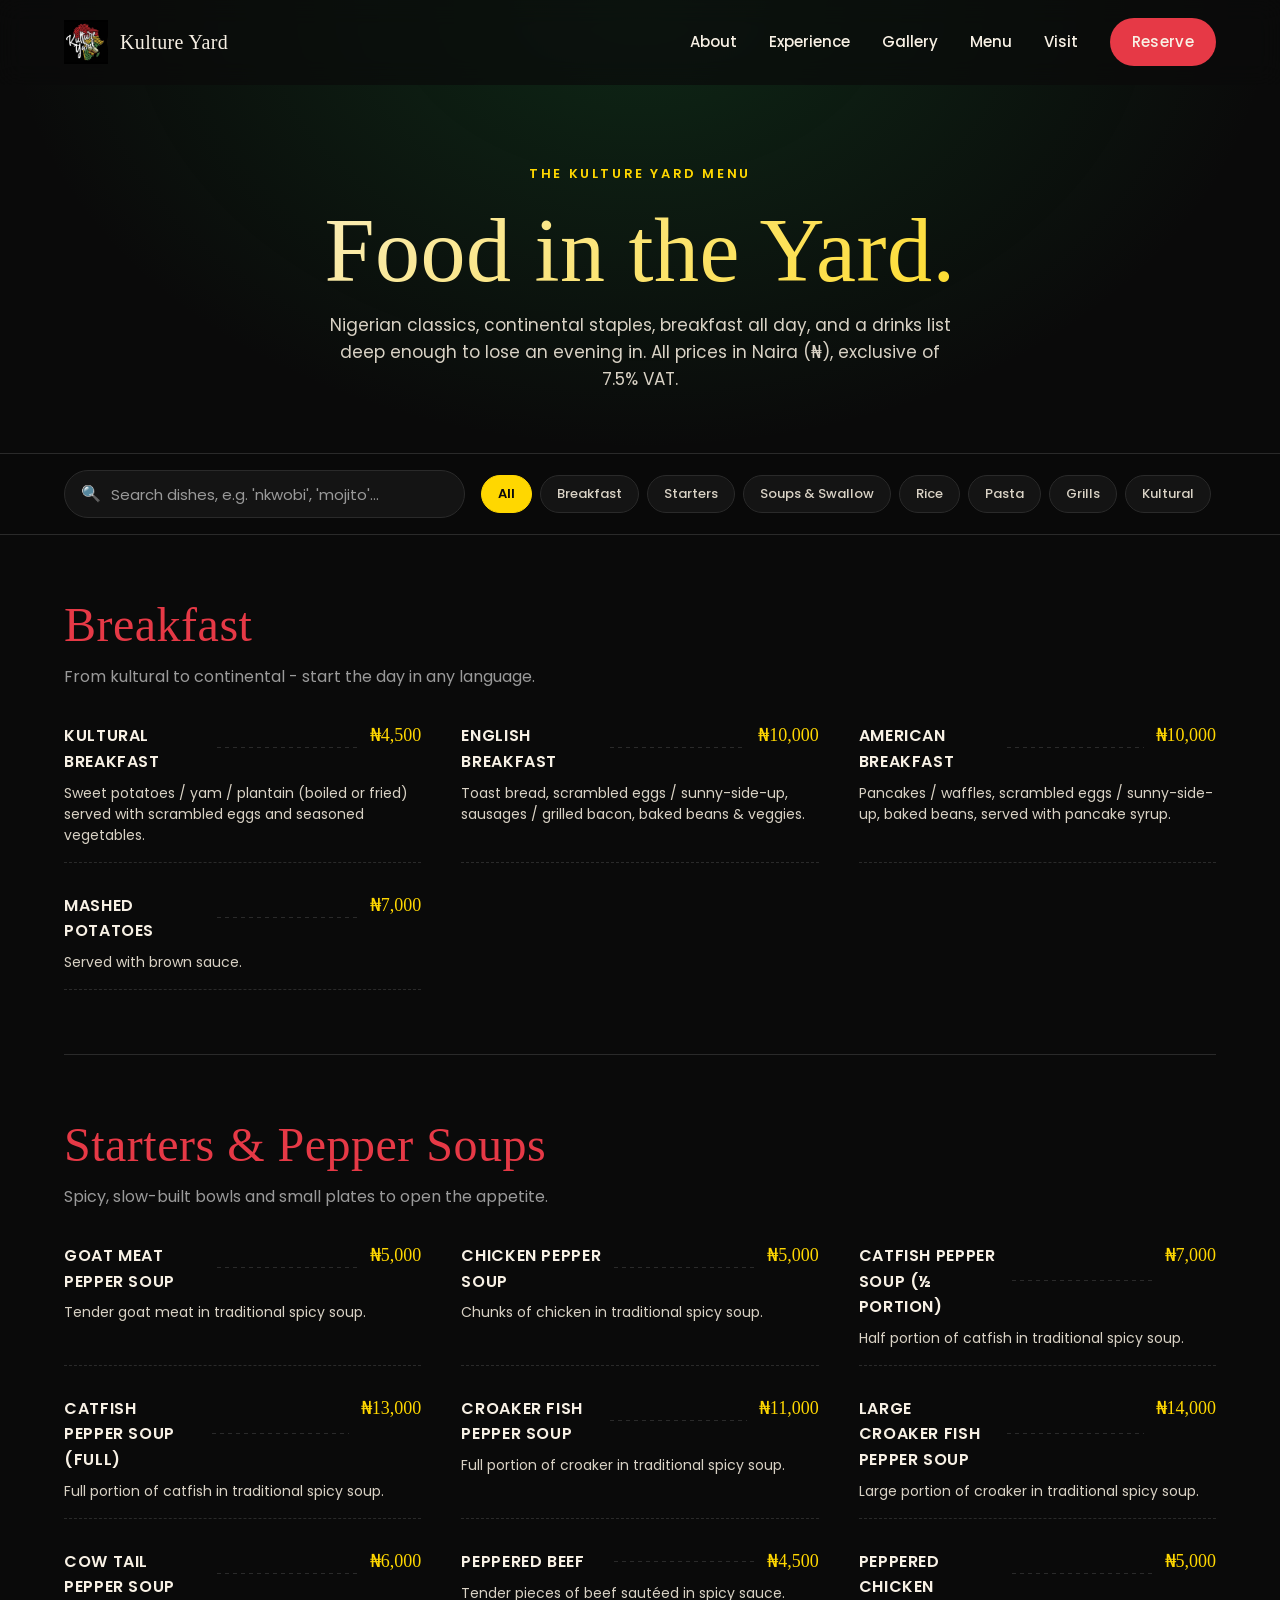
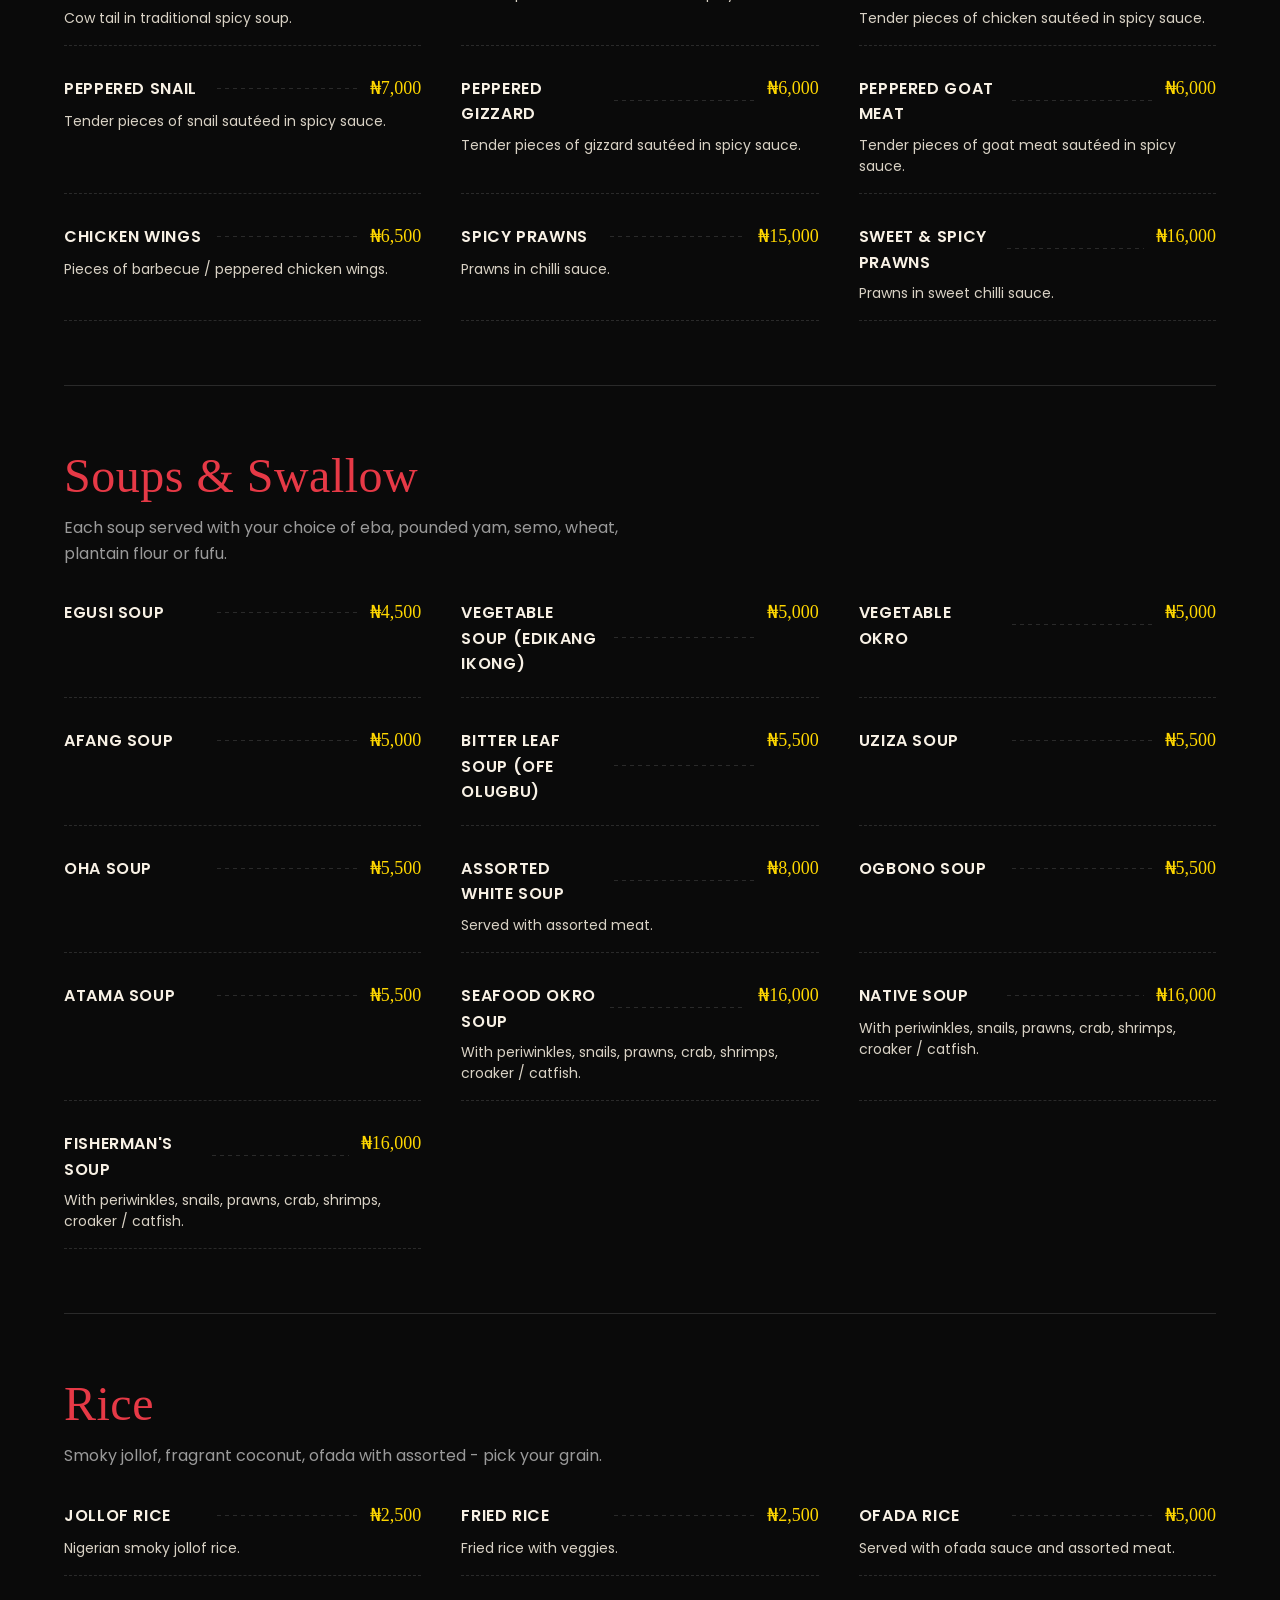
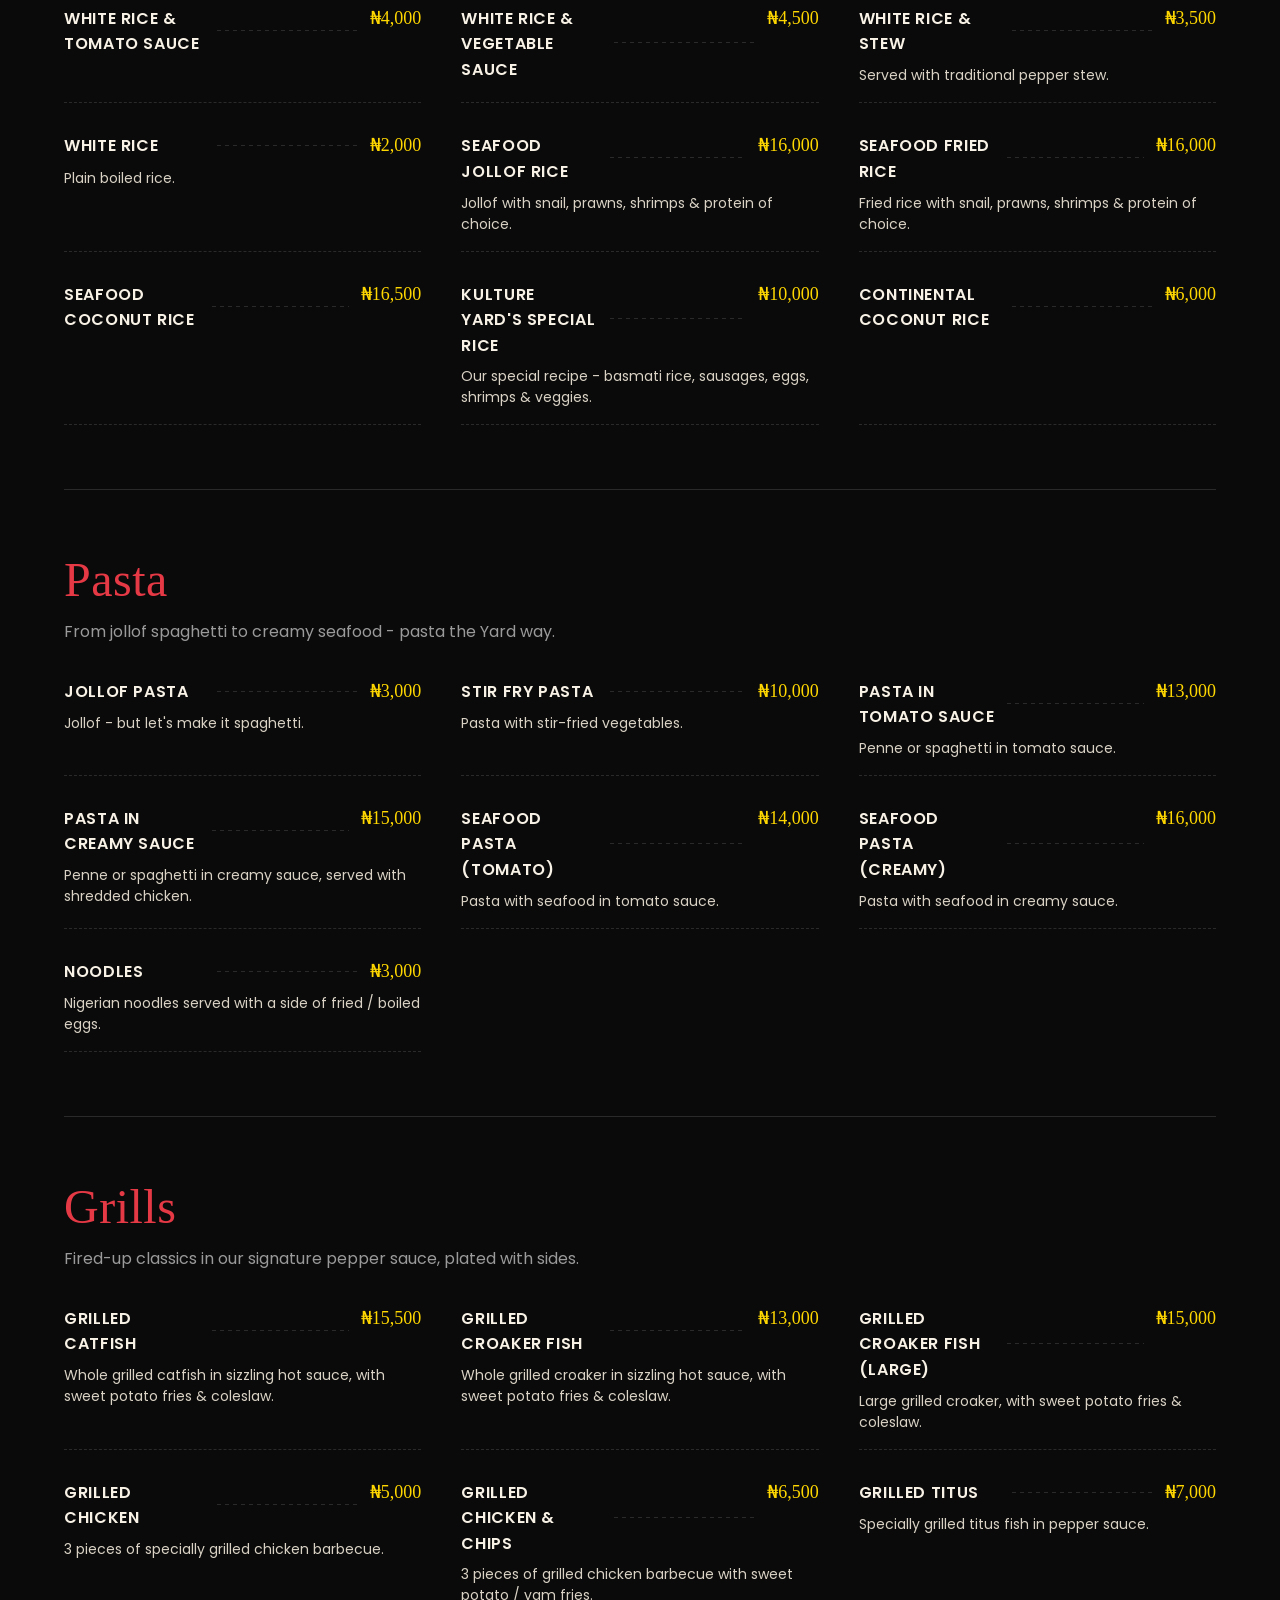
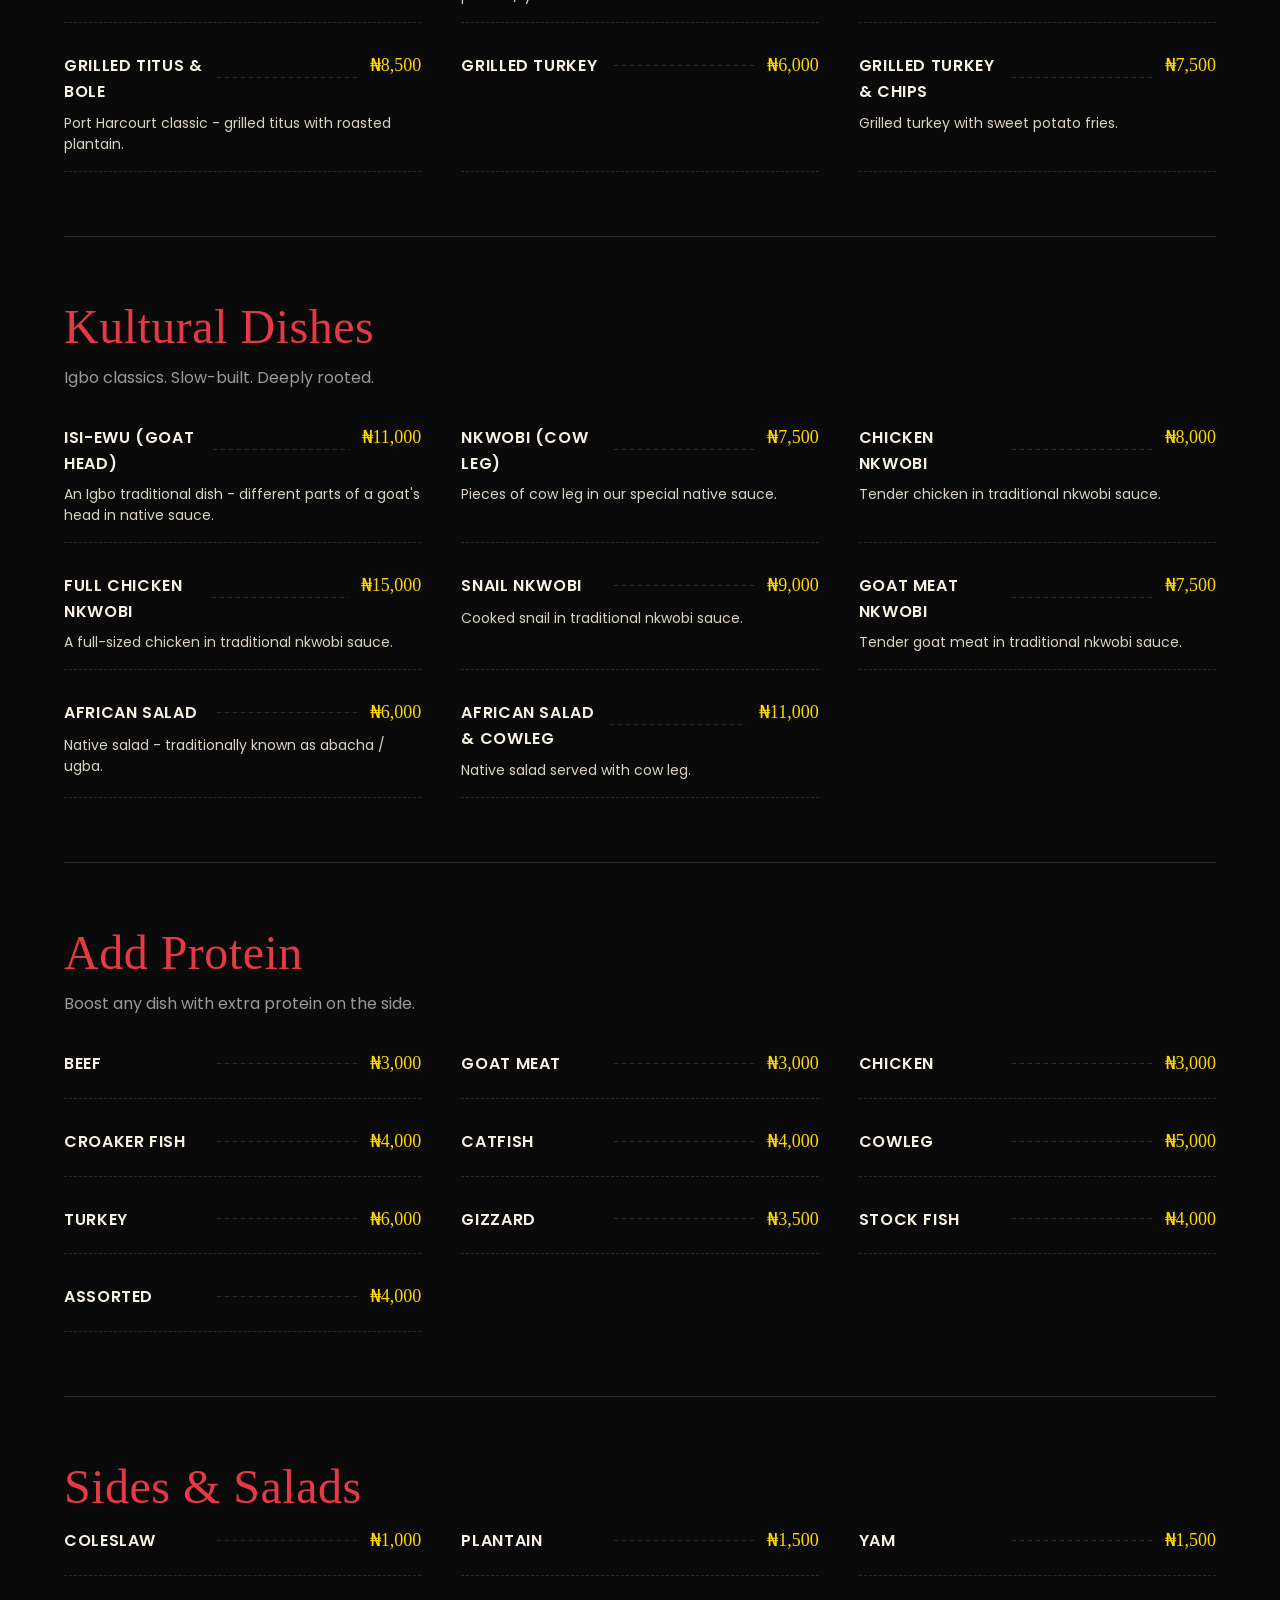
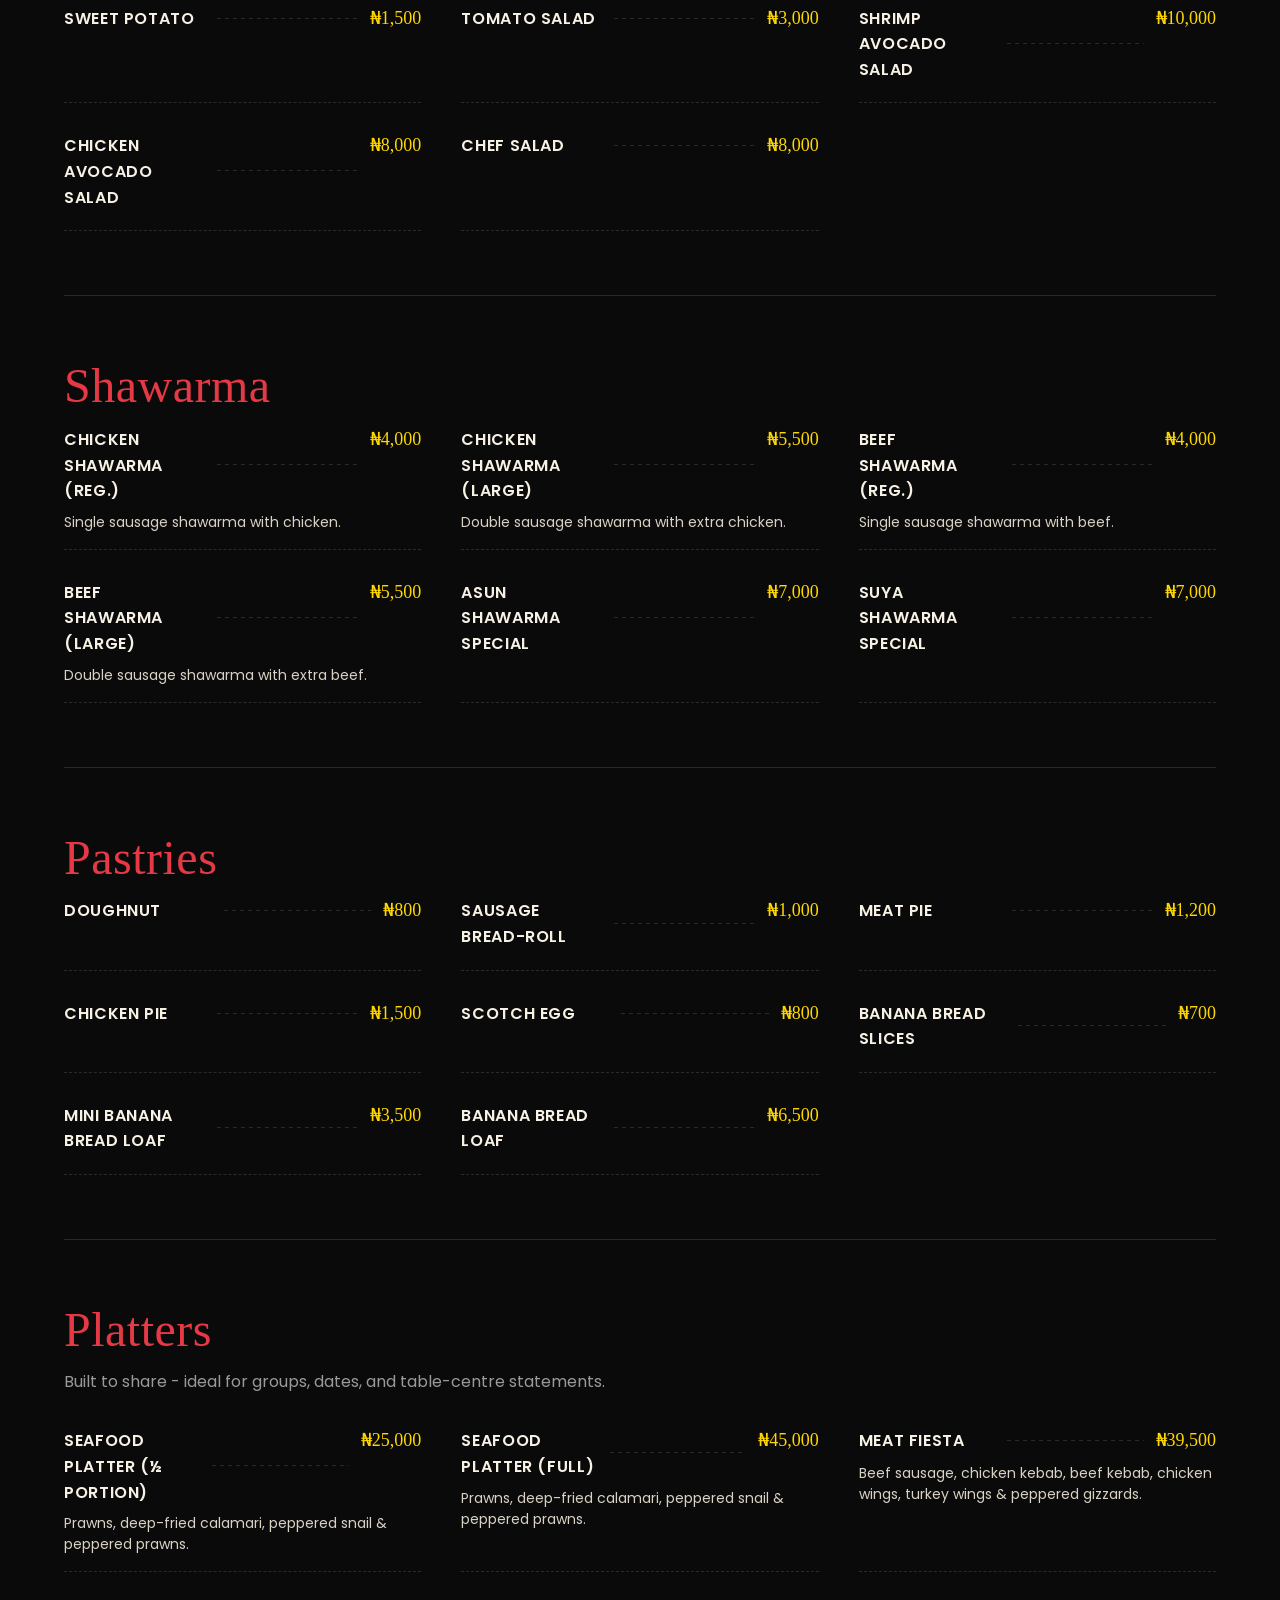
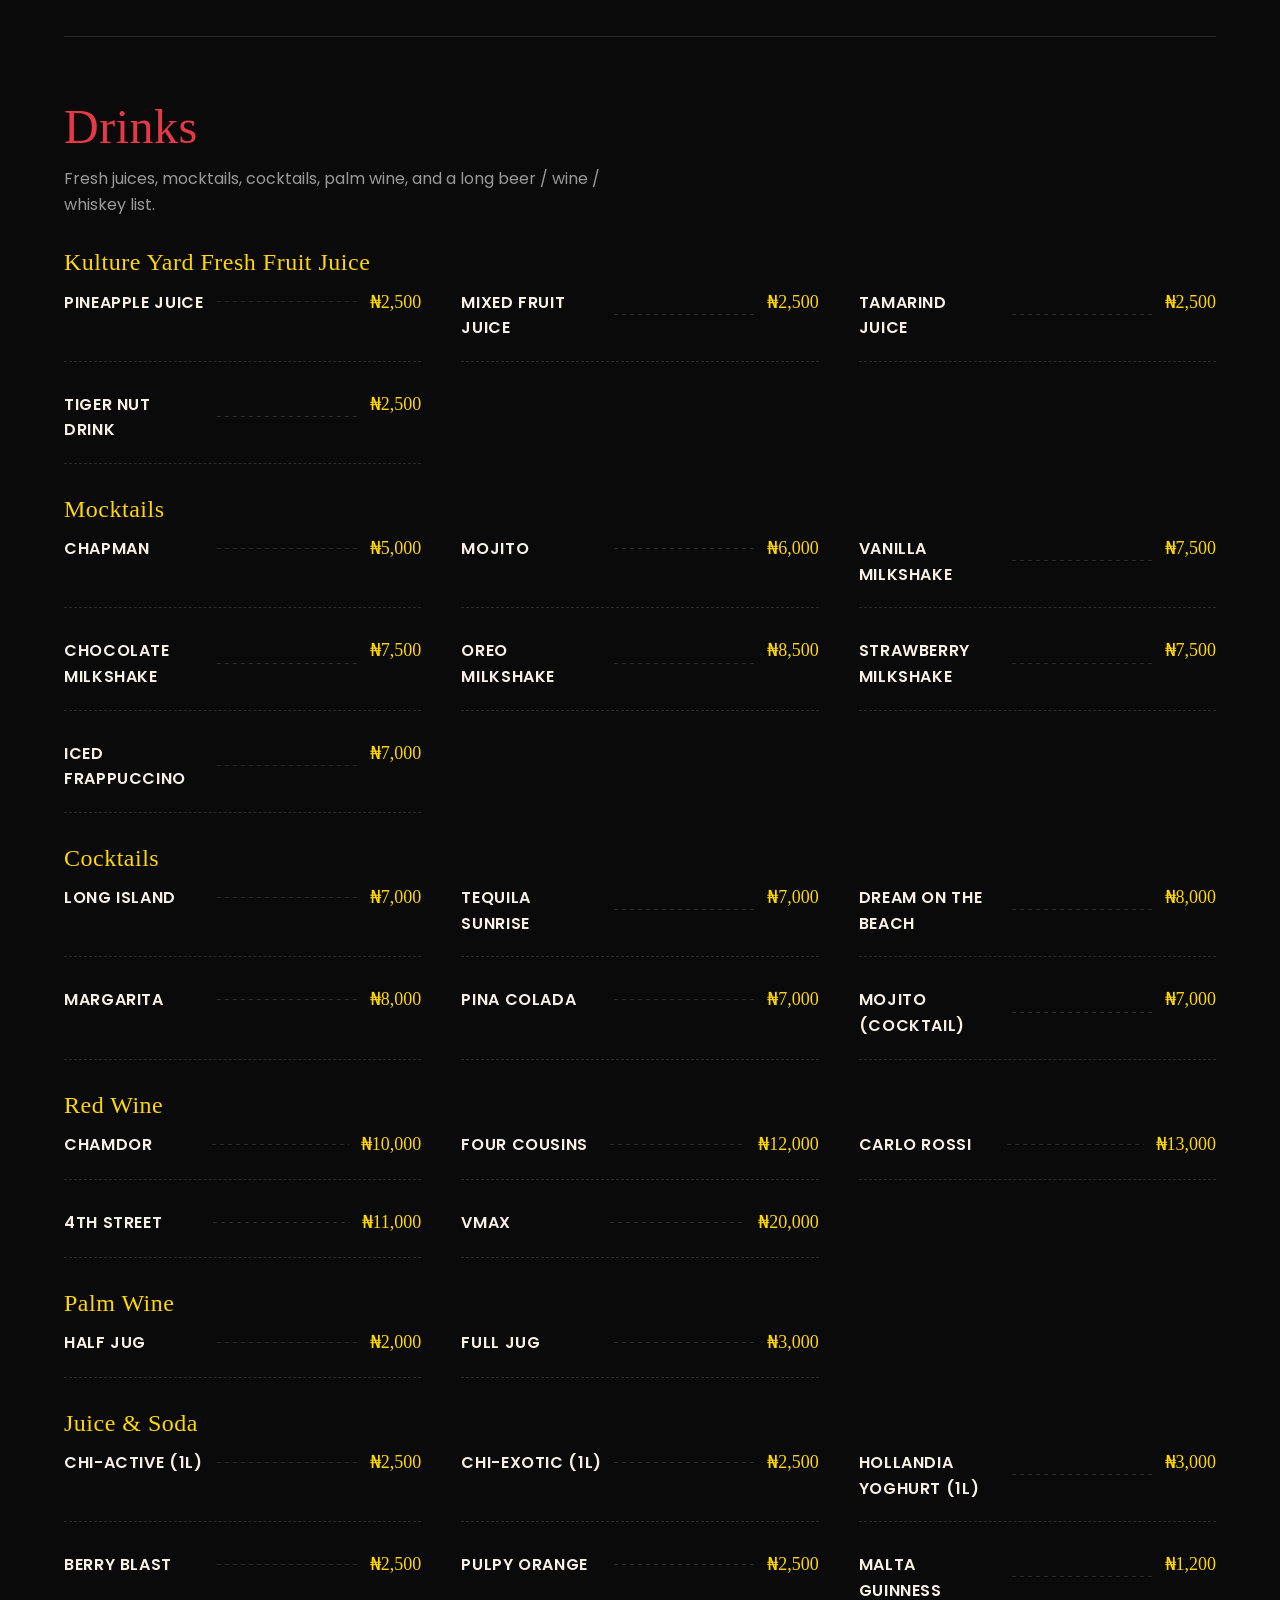
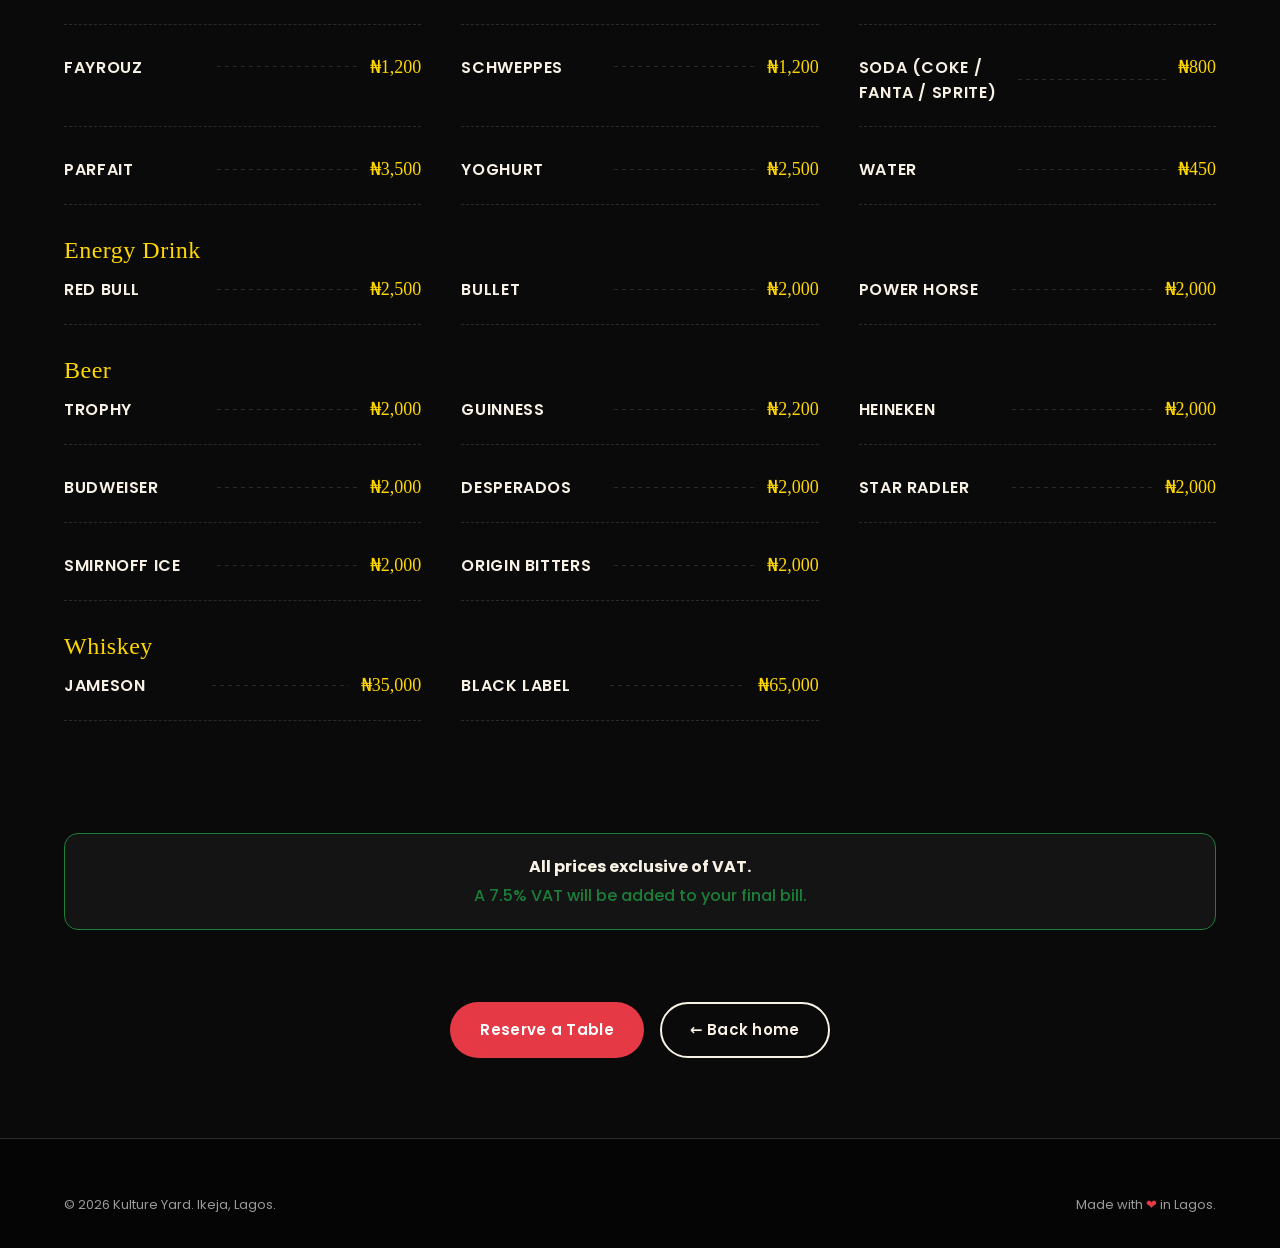
==== commit 907596dd: "Menu page: rename headline from Eat the Yard to Food in the Yard Co-Authored-By: Claude Opus 4.7 (1M" ====
--- a/menu.html
+++ b/menu.html
@@ -54,7 +54,7 @@
   <section class="menu-hero">
     <div class="container">
       <span class="eyebrow">The Kulture Yard Menu</span>
-      <h1>Eat the Yard.</h1>
+      <h1>Food in the Yard.</h1>
       <p>Nigerian classics, continental staples, breakfast all day, and a drinks list deep enough to lose an evening in. All prices in Naira (₦), exclusive of 7.5% VAT.</p>
     </div>
   </section>
--- a/css/style.css
+++ b/css/style.css
@@ -216,17 +216,17 @@
   position: relative;
   overflow: hidden;
   background:
-    /* dark fade overlay: top dim → middle reveal → bottom fade-to-black */
+    /* soft fade overlay: legible at top + bottom, photo breathes through middle */
     linear-gradient(180deg,
-      rgba(10, 10, 10, 0.88) 0%,
-      rgba(10, 10, 10, 0.55) 22%,
-      rgba(10, 10, 10, 0.50) 55%,
-      rgba(10, 10, 10, 0.85) 88%,
+      rgba(10, 10, 10, 0.72) 0%,
+      rgba(10, 10, 10, 0.38) 28%,
+      rgba(10, 10, 10, 0.32) 55%,
+      rgba(10, 10, 10, 0.78) 90%,
       rgba(10, 10, 10, 1) 100%),
-    /* subtle Pan-African color tints */
-    radial-gradient(ellipse at top, rgba(230, 57, 70, 0.10), transparent 60%),
-    radial-gradient(ellipse at bottom right, rgba(27, 127, 58, 0.10), transparent 60%),
-    /* venue photograph */
+    /* Pan-African color tints to keep the website feel */
+    radial-gradient(ellipse at top, rgba(230, 57, 70, 0.14), transparent 60%),
+    radial-gradient(ellipse at bottom right, rgba(27, 127, 58, 0.14), transparent 60%),
+    /* hero photograph */
     url('../images/hero-bg.jpg') center / cover no-repeat,
     var(--bg);
 }
@@ -416,6 +416,172 @@
   font-size: 14px;
 }
 .gallery-credit a { color: var(--gold); font-weight: 600; }
+
+/* ===== Spaces of the Yard ===== */
+.spaces { background: var(--bg); }
+.space-block {
+  margin-top: 64px;
+  display: grid;
+  grid-template-columns: 320px 1fr;
+  gap: 40px;
+  align-items: start;
+}
+.space-block:first-of-type { margin-top: 48px; }
+.space-head { position: sticky; top: 96px; }
+.space-tag {
+  display: inline-block;
+  font-size: 11px;
+  letter-spacing: 0.22em;
+  text-transform: uppercase;
+  color: var(--gold);
+  font-weight: 700;
+  padding: 6px 14px;
+  border: 1px solid var(--gold);
+  border-radius: 999px;
+  margin-bottom: 18px;
+}
+.space-head h3 {
+  font-family: var(--font-display);
+  font-size: clamp(28px, 3.4vw, 40px);
+  margin: 0 0 14px;
+  line-height: 1.12;
+  color: var(--cream);
+}
+.space-head p {
+  color: var(--cream-dim);
+  font-size: 15px;
+  line-height: 1.65;
+  max-width: 320px;
+  margin: 0;
+}
+.space-photos { display: grid; gap: 16px; }
+.space-photos.two { grid-template-columns: repeat(2, 1fr); }
+.space-photos.one { grid-template-columns: 1fr; }
+.space-photos figure {
+  margin: 0;
+  overflow: hidden;
+  border-radius: var(--radius);
+  border: 1px solid var(--border);
+  box-shadow: var(--shadow-lift);
+  aspect-ratio: 4 / 3;
+  background: var(--bg-card);
+}
+.space-photos figure img {
+  width: 100%;
+  height: 100%;
+  object-fit: cover;
+  display: block;
+  transition: transform .8s ease;
+}
+.space-photos figure:hover img { transform: scale(1.05); }
+
+@media (max-width: 900px) {
+  .space-block { grid-template-columns: 1fr; gap: 24px; }
+  .space-head { position: static; }
+  .space-head p { max-width: none; }
+}
+@media (max-width: 600px) {
+  .space-photos.two { grid-template-columns: 1fr; }
+}
+
+/* ===== Exclusive Reservations ===== */
+.reservations { background: var(--bg-elev); }
+.resv-grid {
+  display: grid;
+  grid-template-columns: repeat(2, 1fr);
+  gap: 18px;
+  margin-top: 40px;
+}
+.resv-card {
+  position: relative;
+  background: var(--bg-card);
+  border: 1px solid var(--border);
+  border-radius: var(--radius);
+  padding: 28px 28px 24px;
+  display: flex;
+  flex-direction: column;
+  gap: 18px;
+  transition: transform .25s ease, border-color .25s ease, box-shadow .25s ease;
+}
+.resv-card:hover {
+  transform: translateY(-3px);
+  border-color: var(--gold);
+  box-shadow: 0 18px 40px rgba(0,0,0,0.45);
+}
+.resv-card-feature {
+  grid-column: 1 / -1;
+  background: linear-gradient(135deg, var(--bg-card) 0%, #1f1408 100%);
+  border-color: rgba(255, 215, 0, 0.35);
+}
+.resv-head { display: flex; flex-direction: column; gap: 10px; }
+.resv-tag {
+  align-self: flex-start;
+  font-size: 11px;
+  letter-spacing: 0.22em;
+  text-transform: uppercase;
+  color: var(--gold);
+  font-weight: 700;
+  padding: 5px 12px;
+  border: 1px solid var(--gold);
+  border-radius: 999px;
+}
+.resv-head h3 {
+  font-family: var(--font-display);
+  font-size: clamp(26px, 3vw, 34px);
+  margin: 0;
+  color: var(--cream);
+  line-height: 1.1;
+}
+.resv-meta {
+  list-style: none;
+  margin: 0;
+  padding: 16px 0;
+  border-top: 1px solid var(--border);
+  border-bottom: 1px solid var(--border);
+  display: flex;
+  flex-direction: column;
+  gap: 10px;
+}
+.resv-meta li {
+  display: flex;
+  justify-content: space-between;
+  align-items: baseline;
+  gap: 16px;
+}
+.resv-meta span {
+  font-size: 12px;
+  letter-spacing: 0.16em;
+  text-transform: uppercase;
+  color: var(--muted);
+}
+.resv-meta strong {
+  font-size: 16px;
+  color: var(--cream);
+  font-weight: 600;
+}
+.resv-cta {
+  align-self: flex-start;
+  font-size: 14px;
+  font-weight: 600;
+  letter-spacing: 0.04em;
+  color: var(--gold);
+  border-bottom: 1px solid transparent;
+  padding-bottom: 2px;
+  transition: border-color .2s ease, color .2s ease;
+}
+.resv-cta:hover { color: var(--cream); border-bottom-color: var(--cream); }
+.resv-note {
+  margin-top: 28px;
+  text-align: center;
+  color: var(--muted);
+  font-size: 14px;
+  font-style: italic;
+}
+
+@media (max-width: 700px) {
+  .resv-grid { grid-template-columns: 1fr; }
+  .resv-card-feature { grid-column: auto; }
+}
 
 /* ===== Experience ===== */
 .experience { background: var(--bg-elev); }
